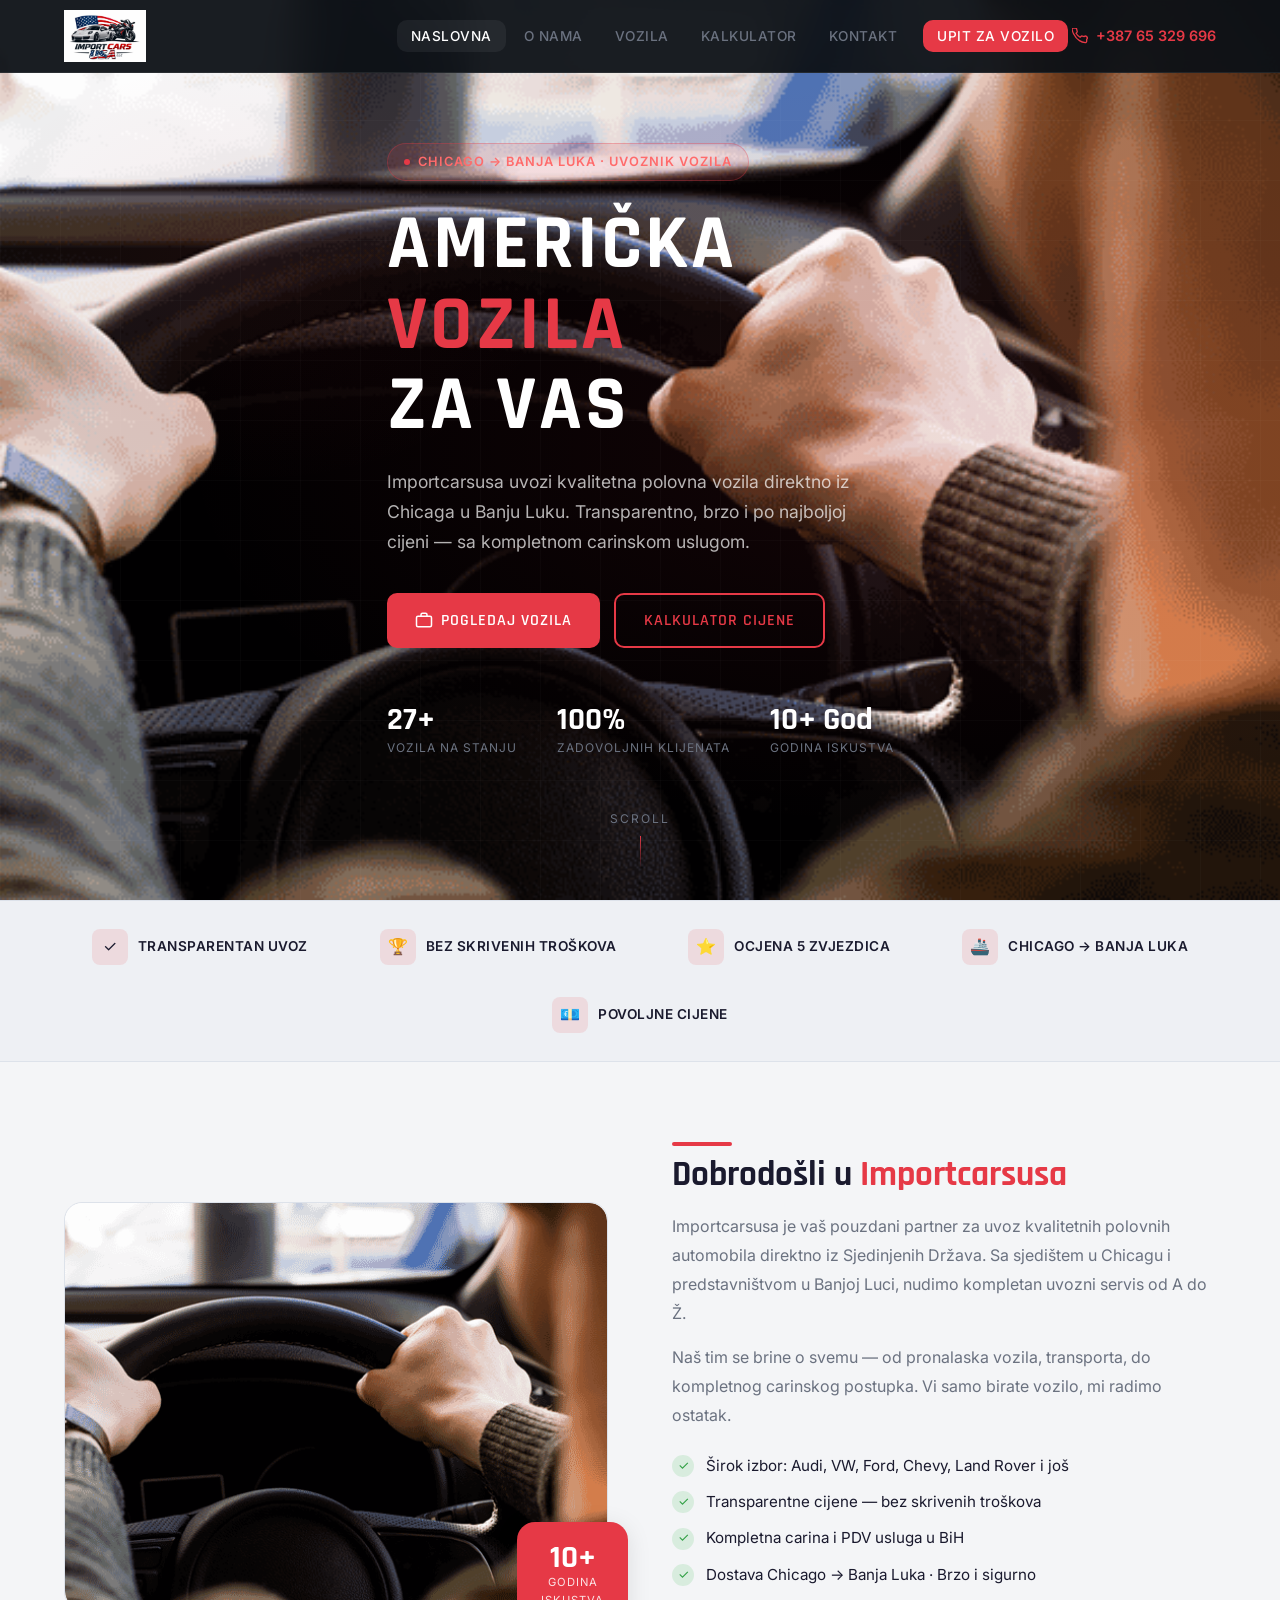
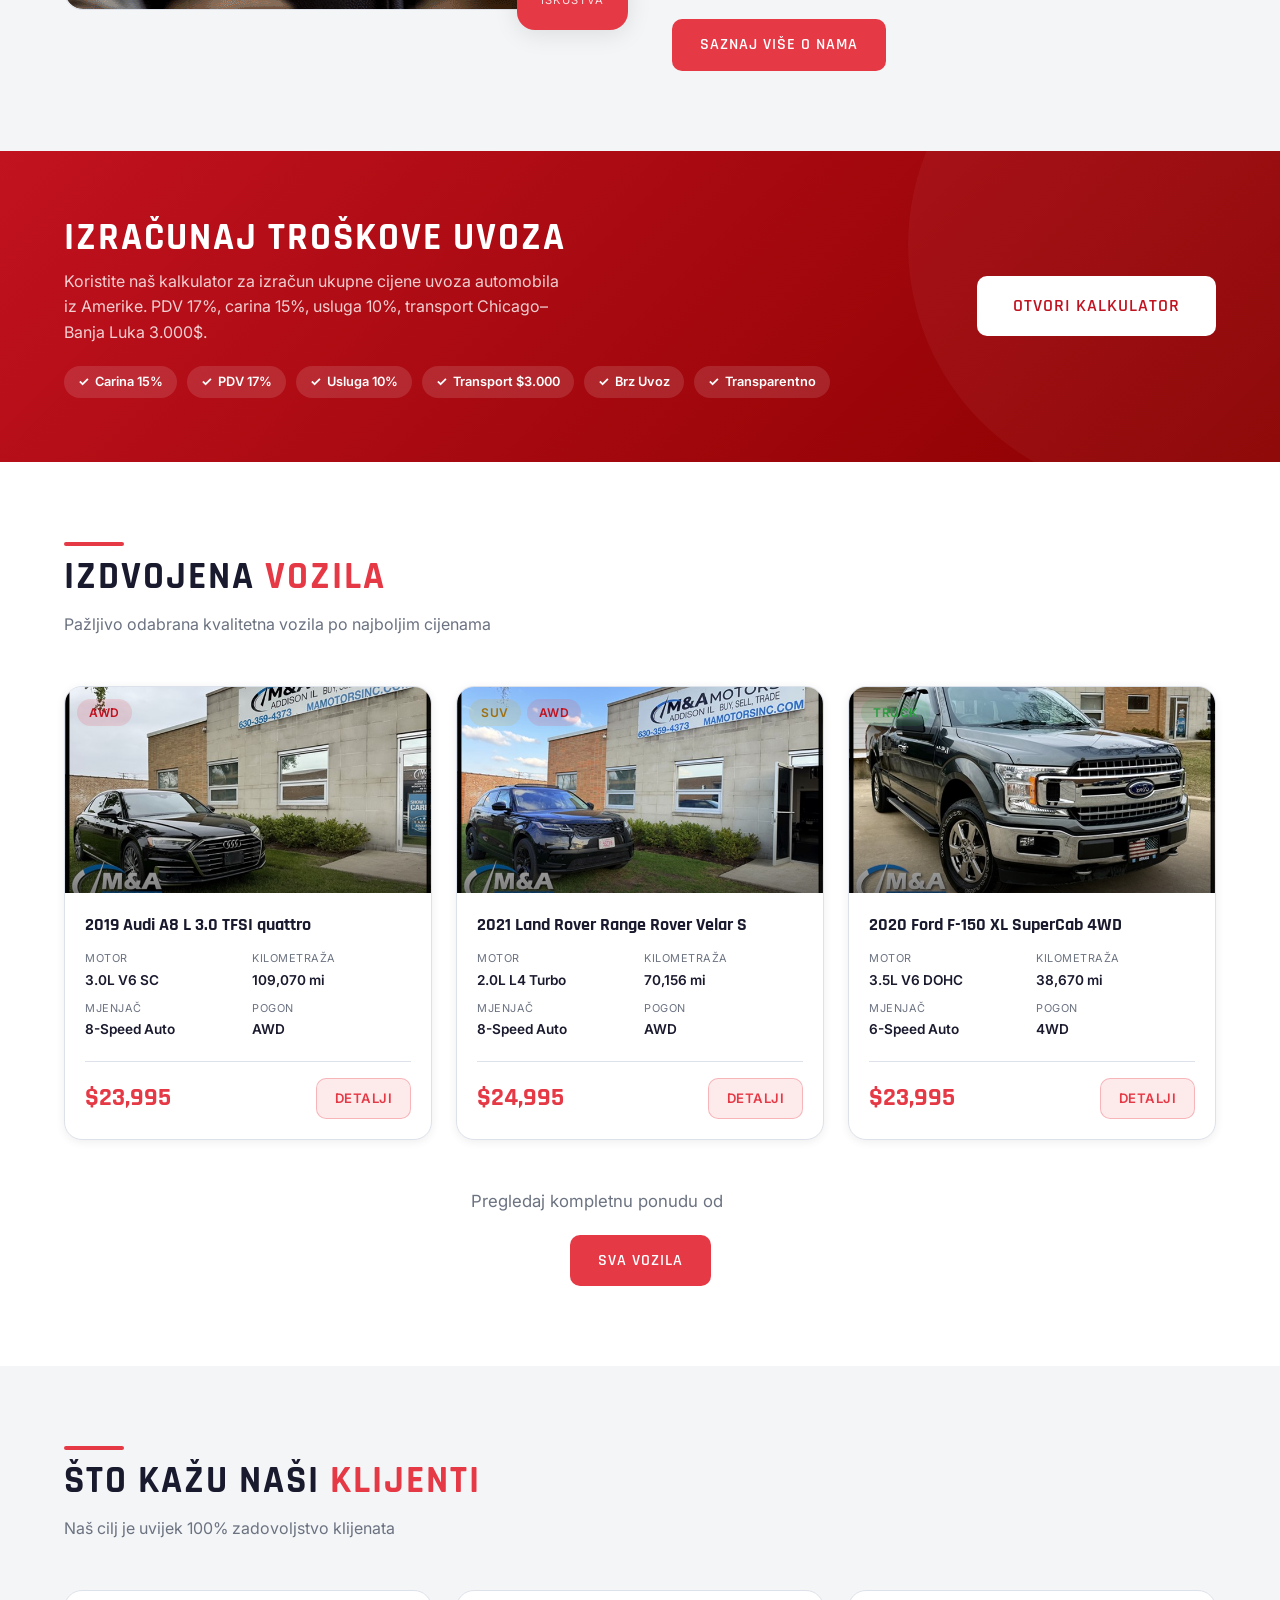
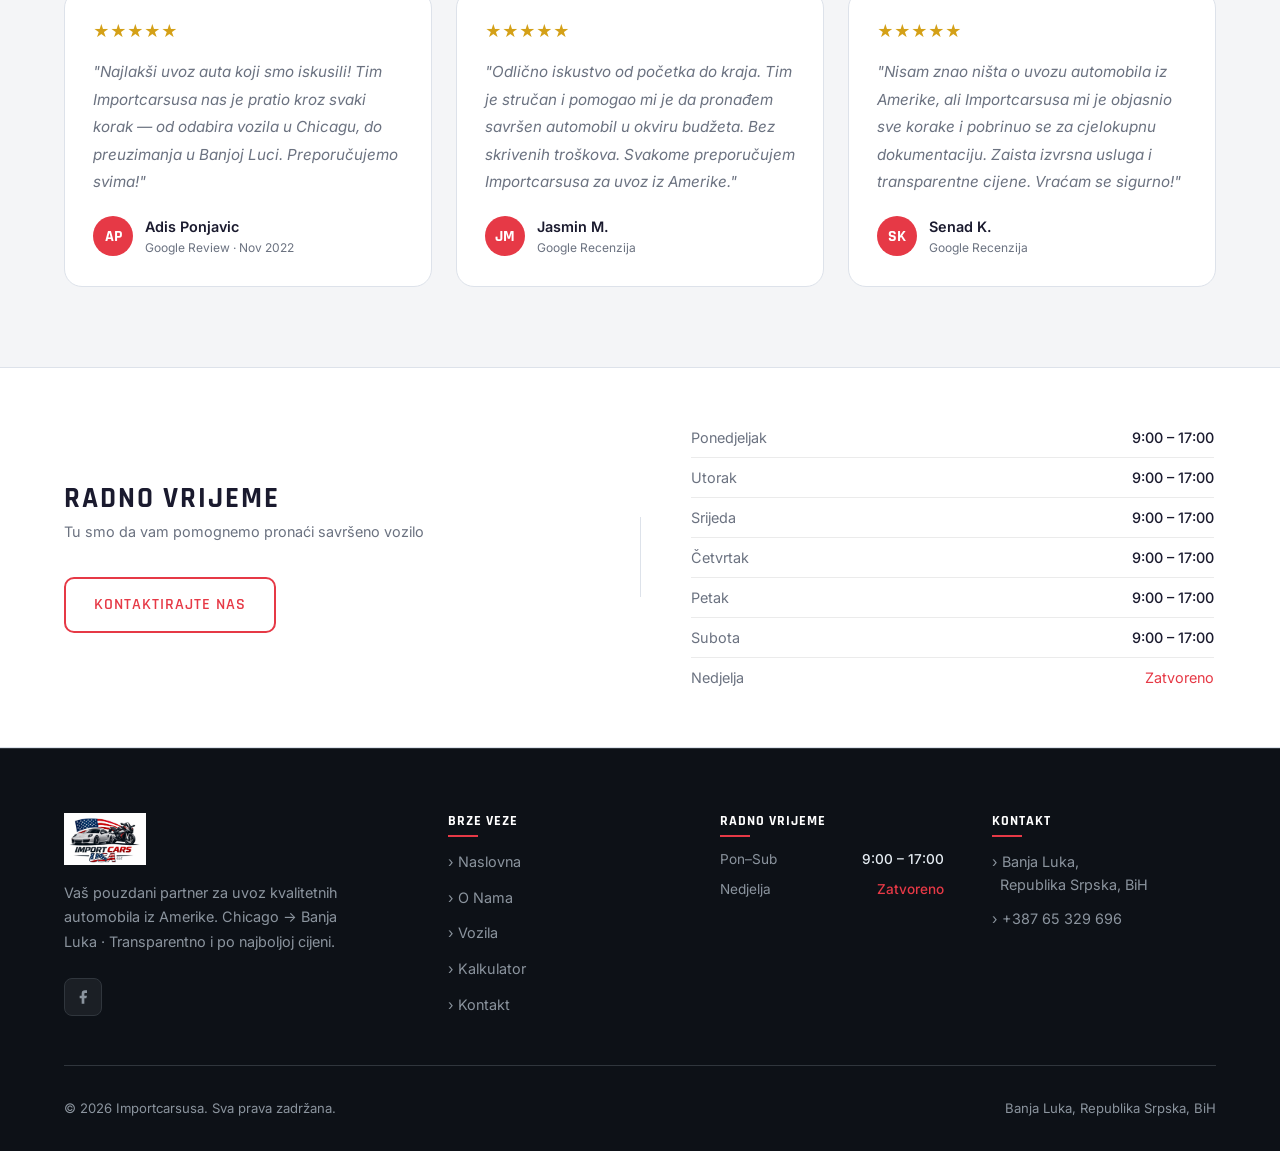
==== index.html @ 093b0903 "first commit" ====
﻿<!DOCTYPE html>
<html lang="bs">
<head>
  <meta charset="UTF-8">
  <meta name="viewport" content="width=device-width, initial-scale=1.0">
  <meta name="description" content="Importcarsusa — Uvoz kvalitetnih automobila iz Amerike direktno u Bosnu i Hercegovinu. Chicago → Banja Luka. Transparentno i povoljno.">
  <title>Importcarsusa — Uvoz Automobila iz Amerike | Banja Luka</title>
  <link rel="stylesheet" href="css/style.css">
  <link rel="preconnect" href="https://fonts.googleapis.com">
  <link rel="preconnect" href="https://fonts.gstatic.com" crossorigin>
</head>
<body>

  <!-- ═══════════════════ NAVBAR ═══════════════════════════ -->
  <nav class="navbar" role="navigation" aria-label="Main navigation">
    <div class="container">
      <div class="nav-inner">
        <a href="index.html" class="nav-logo" aria-label="Importcarsusa Home">
          <img src="images/import_cars_usa.jpg" alt="Importcarsusa" class="logo-img">
        </a>

        <ul class="nav-menu" role="list">
          <li><a href="index.html"      class="nav-link active">Naslovna</a></li>
          <li><a href="about.html"      class="nav-link">O Nama</a></li>
          <li><a href="inventory.html"  class="nav-link">Vozila</a></li>
          <li><a href="kalkulator.html" class="nav-link">Kalkulator</a></li>
          <li><a href="contact.html"    class="nav-link">Kontakt</a></li>
          <li><a href="contact.html"    class="nav-link nav-cta">Upit za Vozilo</a></li>
          <li class="nav-phone" aria-label="Phone number">
            <svg viewBox="0 0 24 24" fill="none" stroke="currentColor" stroke-width="2" aria-hidden="true">
              <path d="M22 16.92v3a2 2 0 01-2.18 2 19.79 19.79 0 01-8.63-3.07A19.5 19.5 0 013.07 9.81 19.79 19.79 0 01.01 1.18 2 2 0 012 0h3a2 2 0 012 1.72 12.84 12.84 0 00.7 2.81 2 2 0 01-.45 2.11L6.09 7.91a16 16 0 006 6l1.27-1.27a2 2 0 012.11-.45 12.84 12.84 0 002.81.7A2 2 0 0122 16.92z"/>
            </svg>
            <a href="tel:+38765329696">+387 65 329 696</a>
          </li>
        </ul>

        <button class="nav-toggle" aria-label="Toggle navigation" aria-expanded="false">
          <span></span><span></span><span></span>
        </button>
      </div>
    </div>
  </nav>

  <!-- ═══════════════════ HERO ═════════════════════════════ -->
  <section class="hero" aria-label="Hero">
    <div class="hero-grid" aria-hidden="true"></div>

    <!-- Big car SVG watermark removed, hero-bg.png used as background -->

    <div class="container">
      <div class="hero-content">
        <div class="hero-badge">
          <span class="hero-badge-dot"></span>
          Chicago → Banja Luka · Uvoznik Vozila
        </div>

        <h1>
          Američka<br>
          <span class="highlight">Vozila</span><br>
          Za Vas
        </h1>

        <p class="hero-desc">
          Importcarsusa uvozi kvalitetna polovna vozila direktno iz Chicaga u Banju Luku.
          Transparentno, brzo i po najboljoj cijeni — sa kompletnom carinskom uslugom.
        </p>

        <div class="hero-actions">
          <a href="inventory.html" class="btn btn-primary">
            <svg width="18" height="18" viewBox="0 0 24 24" fill="none" stroke="currentColor" stroke-width="2" aria-hidden="true"><rect x="2" y="7" width="20" height="14" rx="2"/><path d="M16 7V5a2 2 0 0 0-2-2h-4a2 2 0 0 0-2 2v2"/></svg>
            Pogledaj Vozila
          </a>
          <a href="kalkulator.html" class="btn btn-outline">
            Kalkulator Cijene
          </a>
        </div>

        <div class="hero-stats">
          <div class="stat-item">
            <span class="stat-number" data-target="27" data-suffix="+">0</span>
            <span class="stat-label">Vozila na Stanju</span>
          </div>
          <div class="stat-item">
            <span class="stat-number" data-target="100" data-suffix="%">0</span>
            <span class="stat-label">Zadovoljnih Klijenata</span>
          </div>
          <div class="stat-item">
            <span class="stat-number" data-target="10" data-suffix="+ God">0</span>
            <span class="stat-label">Godina Iskustva</span>
          </div>
        </div>
      </div>
    </div>

    <div class="hero-scroll" aria-hidden="true">
      <span>Scroll</span>
      <div class="scroll-line"></div>
    </div>
  </section>

  <!-- ═══════════════════ FEATURES BAR ════════════════════ -->
  <div class="features-bar">
    <div class="container">
      <div class="features-inner">
        <div class="feature-item">
          <div class="feature-icon" aria-hidden="true">✓</div>
          <span class="feature-text">Transparentan Uvoz</span>
        </div>
        <div class="feature-item">
          <div class="feature-icon" aria-hidden="true">🏆</div>
          <span class="feature-text">Bez Skrivenih Troškova</span>
        </div>
        <div class="feature-item">
          <div class="feature-icon" aria-hidden="true">⭐</div>
          <span class="feature-text">Ocjena 5 Zvjezdica</span>
        </div>
        <div class="feature-item">
          <div class="feature-icon" aria-hidden="true">🚢</div>
          <span class="feature-text">Chicago → Banja Luka</span>
        </div>
        <div class="feature-item">
          <div class="feature-icon" aria-hidden="true">💶</div>
          <span class="feature-text">Povoljne Cijene</span>
        </div>
      </div>
    </div>
  </div>

  <!-- ═══════════════════ WELCOME ══════════════════════════ -->
  <section class="welcome">
    <div class="container">
      <div class="welcome-grid">

        <div class="welcome-image-wrap fade-in">
          <div class="welcome-img-placeholder" aria-hidden="true">
            <img src="images/hero-bg.png" alt="Quality car shopping experience at Importcarsusa">
          </div>
          <div class="welcome-badge-float" aria-label="Over 10 years in business">
            <div class="num">10+</div>
            <div class="lbl">Godina<br>Iskustva</div>
          </div>
        </div>

        <div class="welcome-content fade-in fade-in-delay-1">
          <div class="title-bar"></div>
          <h2>Dobrodošli u <span>Importcarsusa</span></h2>
          <p>
            Importcarsusa je vaš pouzdani partner za uvoz kvalitetnih polovnih automobila
            direktno iz Sjedinjenih Država. Sa sjedištem u Chicagu i predstavništvom u Banjoj Luci,
            nudimo kompletan uvozni servis od A do Ž.
          </p>
          <p>
            Naš tim se brine o svemu — od pronalaska vozila, transporta, do kompletnog
            carinskog postupka. Vi samo birate vozilo, mi radimo ostatak.
          </p>

          <ul class="check-list" aria-label="Our advantages">
            <li class="check-item">
              <div class="check-icon" aria-hidden="true">✓</div>
              Širok izbor: Audi, VW, Ford, Chevy, Land Rover i još
            </li>
            <li class="check-item">
              <div class="check-icon" aria-hidden="true">✓</div>
              Transparentne cijene — bez skrivenih troškova
            </li>
            <li class="check-item">
              <div class="check-icon" aria-hidden="true">✓</div>
              Kompletna carina i PDV usluga u BiH
            </li>
            <li class="check-item">
              <div class="check-icon" aria-hidden="true">✓</div>
              Dostava Chicago → Banja Luka · Brzo i sigurno
            </li>
          </ul>

          <a href="about.html" class="btn btn-primary">Saznaj Više o Nama</a>
        </div>

      </div>
    </div>
  </section>

  <!-- ═══════════════════ CREDIT BANNER ═══════════════════ -->
  <div class="credit-banner" aria-label="Credit approval information">
    <div class="container">
      <div class="credit-inner">
        <div class="credit-text fade-in">
          <h2>Izračunaj Troškove Uvoza</h2>
          <p>
            Koristite naš kalkulator za izračun ukupne cijene uvoza automobila iz Amerike.
            PDV 17%, carina 15%, usluga 10%, transport Chicago–Banja Luka 3.000$.
          </p>
          <div class="credit-tags" role="list">
            <span class="credit-tag" role="listitem">Carina 15%</span>
            <span class="credit-tag" role="listitem">PDV 17%</span>
            <span class="credit-tag" role="listitem">Usluga 10%</span>
            <span class="credit-tag" role="listitem">Transport $3.000</span>
            <span class="credit-tag" role="listitem">Brz Uvoz</span>
            <span class="credit-tag" role="listitem">Transparentno</span>
          </div>
        </div>
        <a href="kalkulator.html" class="btn credit-btn fade-in fade-in-delay-2">
          Otvori Kalkulator
        </a>
      </div>
    </div>
  </div>

  <!-- ═══════════════════ FEATURED VEHICLES ═══════════════ -->
  <section class="featured-vehicles" aria-label="Featured vehicles">
    <div class="container">
      <div class="section-header fade-in">
        <div class="title-bar"></div>
        <h2 class="section-title">Izdvojena <span>Vozila</span></h2>
        <p class="section-subtitle">Pažljivo odabrana kvalitetna vozila po najboljim cijenama</p>
      </div>

      <div class="vehicle-grid">

        <!-- Card 1 -->
        <article class="vehicle-card fade-in">
          <div class="vehicle-img">
            <img src="images/audi-a8-2019.jpg" alt="2019 Audi A8 L 3.0 TFSI quattro">
            <div class="vehicle-img-overlay"></div>
            <div class="vehicle-badges">
              <span class="badge badge-red">AWD</span>
            </div>
          </div>
          <div class="vehicle-body">
            <h3 class="vehicle-title">2019 Audi A8 L 3.0 TFSI quattro</h3>
            <div class="vehicle-specs">
              <div class="spec-item">
                <span class="spec-label">Engine</span>
                <span class="spec-value">3.0L V6 SC</span>
              </div>
              <div class="spec-item">
                <span class="spec-label">Mileage</span>
                <span class="spec-value">109,070 mi</span>
              </div>
              <div class="spec-item">
                <span class="spec-label">Trans.</span>
                <span class="spec-value">8-Speed Auto</span>
              </div>
              <div class="spec-item">
                <span class="spec-label">Drive</span>
                <span class="spec-value">AWD</span>
              </div>
            </div>
            <div class="vehicle-footer">
              <span class="vehicle-price">$23,995</span>
              <a href="inventory.html" class="view-btn">View Details</a>
            </div>
          </div>
        </article>

        <!-- Card 2 -->
        <article class="vehicle-card fade-in fade-in-delay-1">
          <div class="vehicle-img">
            <img src="images/landrover-velar-2021.jpg" alt="2021 Land Rover Range Rover Velar S">
            <div class="vehicle-img-overlay"></div>
            <div class="vehicle-badges">
              <span class="badge badge-gold">SUV</span>
              <span class="badge badge-red">AWD</span>
            </div>
          </div>
          <div class="vehicle-body">
            <h3 class="vehicle-title">2021 Land Rover Range Rover Velar S</h3>
            <div class="vehicle-specs">
              <div class="spec-item">
                <span class="spec-label">Engine</span>
                <span class="spec-value">2.0L L4 Turbo</span>
              </div>
              <div class="spec-item">
                <span class="spec-label">Mileage</span>
                <span class="spec-value">70,156 mi</span>
              </div>
              <div class="spec-item">
                <span class="spec-label">Trans.</span>
                <span class="spec-value">8-Speed Auto</span>
              </div>
              <div class="spec-item">
                <span class="spec-label">Drive</span>
                <span class="spec-value">AWD</span>
              </div>
            </div>
            <div class="vehicle-footer">
              <span class="vehicle-price">$24,995</span>
              <a href="inventory.html" class="view-btn">View Details</a>
            </div>
          </div>
        </article>

        <!-- Card 3 -->
        <article class="vehicle-card fade-in fade-in-delay-2">
          <div class="vehicle-img">
            <img src="images/ford-f150-2020.jpg" alt="2020 Ford F-150 XL SuperCab 4WD">
            <div class="vehicle-img-overlay"></div>
            <div class="vehicle-badges">
              <span class="badge badge-green">Truck</span>
            </div>
          </div>
          <div class="vehicle-body">
            <h3 class="vehicle-title">2020 Ford F-150 XL SuperCab 4WD</h3>
            <div class="vehicle-specs">
              <div class="spec-item">
                <span class="spec-label">Engine</span>
                <span class="spec-value">3.5L V6 DOHC</span>
              </div>
              <div class="spec-item">
                <span class="spec-label">Mileage</span>
                <span class="spec-value">38,670 mi</span>
              </div>
              <div class="spec-item">
                <span class="spec-label">Trans.</span>
                <span class="spec-value">6-Speed Auto</span>
              </div>
              <div class="spec-item">
                <span class="spec-label">Drive</span>
                <span class="spec-value">4WD</span>
              </div>
            </div>
            <div class="vehicle-footer">
              <span class="vehicle-price">$23,995</span>
              <a href="inventory.html" class="view-btn">View Details</a>
            </div>
          </div>
        </article>

      </div>

      <div class="inventory-cta fade-in">
        <p style="color: var(--text-muted); margin-bottom: 20px; font-size: 1.05rem;">
          Pregledaj kompletnu ponudu od <strong style="color:var(--white)">27+ vozila</strong>
        </p>
        <a href="inventory.html" class="btn btn-primary">Sva Vozila</a>
      </div>
    </div>
  </section>

  <!-- ═══════════════════ REVIEWS ══════════════════════════ -->
  <section class="reviews" aria-label="Customer reviews">
    <div class="container">
      <div class="section-header fade-in">
        <div class="title-bar"></div>
        <h2 class="section-title">Što Kažu Naši <span>Klijenti</span></h2>
        <p class="section-subtitle">Naš cilj je uvijek 100% zadovoljstvo klijenata</p>
      </div>

      <div class="reviews-grid">

        <article class="review-card fade-in">
          <div class="review-stars" aria-label="5 out of 5 stars">★★★★★</div>
          <p class="review-text">
            "Najlakši uvoz auta koji smo iskusili! Tim Importcarsusa nas je pratio kroz svaki
            korak — od odabira vozila u Chicagu, do preuzimanja u Banjoj Luci. Preporučujemo svima!"
          </p>
          <div class="review-author">
            <div class="review-avatar" aria-hidden="true">AP</div>
            <div>
              <div class="review-name">Adis Ponjavic</div>
              <div class="review-source">Google Review · Nov 2022</div>
            </div>
          </div>
        </article>

        <article class="review-card fade-in fade-in-delay-1">
          <div class="review-stars" aria-label="5 out of 5 stars">★★★★★</div>
          <p class="review-text">
            "Odlično iskustvo od početka do kraja. Tim je stručan i pomogao mi je da
            pronađem savršen automobil u okviru budžeta. Bez skrivenih troškova.
            Svakome preporučujem Importcarsusa za uvoz iz Amerike."
          </p>
          <div class="review-author">
            <div class="review-avatar" aria-hidden="true">JM</div>
            <div>
              <div class="review-name">Jasmin M.</div>
              <div class="review-source">Google Recenzija</div>
            </div>
          </div>
        </article>

        <article class="review-card fade-in fade-in-delay-2">
          <div class="review-stars" aria-label="5 out of 5 stars">★★★★★</div>
          <p class="review-text">
            "Nisam znao ništa o uvozu automobila iz Amerike, ali Importcarsusa mi je
            objasnio sve korake i pobrinuo se za cjelokupnu dokumentaciju. Zaista
            izvrsna usluga i transparentne cijene. Vraćam se sigurno!"
          </p>
          <div class="review-author">
            <div class="review-avatar" aria-hidden="true">SK</div>
            <div>
              <div class="review-name">Senad K.</div>
              <div class="review-source">Google Recenzija</div>
            </div>
          </div>
        </article>

      </div>
    </div>
  </section>

  <!-- ═══════════════════ HOURS ════════════════════════════ -->
  <div class="hours-strip" aria-label="Opening hours">
    <div class="container">
      <div class="hours-inner">
        <div class="fade-in">
          <h2 class="hours-title">Radno Vrijeme</h2>
          <p class="hours-subtitle">Tu smo da vam pomognemo pronaći savršeno vozilo</p>
          <br>
          <a href="contact.html" class="btn btn-outline" style="margin-top:8px">Kontaktirajte Nas</a>
        </div>
        <div class="hours-divider" aria-hidden="true"></div>
        <div class="fade-in fade-in-delay-1">
          <table class="hours-table" aria-label="Weekly hours">
            <tbody>
              <tr class="hours-row"><td class="hours-day">Ponedjeljak</td><td class="hours-time">9:00 – 17:00</td></tr>
              <tr class="hours-row"><td class="hours-day">Utorak</td><td class="hours-time">9:00 – 17:00</td></tr>
              <tr class="hours-row"><td class="hours-day">Srijeda</td><td class="hours-time">9:00 – 17:00</td></tr>
              <tr class="hours-row"><td class="hours-day">Četvrtak</td><td class="hours-time">9:00 – 17:00</td></tr>
              <tr class="hours-row"><td class="hours-day">Petak</td><td class="hours-time">9:00 – 17:00</td></tr>
              <tr class="hours-row"><td class="hours-day">Subota</td><td class="hours-time">9:00 – 17:00</td></tr>
              <tr class="hours-row"><td class="hours-day">Nedjelja</td><td class="hours-closed">Zatvoreno</td></tr>
            </tbody>
          </table>
        </div>
      </div>
    </div>
  </div>

  <div id="site-footer"></div>

  <!-- Scroll to top -->
  <button class="scroll-top" aria-label="Scroll to top">
    <svg width="20" height="20" viewBox="0 0 24 24" fill="none" stroke="currentColor" stroke-width="2.5" aria-hidden="true">
      <polyline points="18 15 12 9 6 15"/>
    </svg>
  </button>

  <script src="js/footer.js"></script>
  <script src="js/main.js"></script>
</body>
</html>
---- css/style.css ----
/* ============================================================
   M&A Motors Inc — Modern Redesign
   ============================================================ */

@import url('https://fonts.googleapis.com/css2?family=Rajdhani:wght@400;500;600;700&family=Inter:wght@300;400;500;600;700&display=swap');

:root {
  --primary:      #f4f5f7;
  --secondary:    #ffffff;
  --card-bg:      #ffffff;
  --accent:       #e63946;
  --accent-dark:  #c1121f;
  --accent-light: #ff6b6b;
  --border:       #dde2ea;
  --text:         #1a1a2e;
  --text-muted:   #6b7280;
  --white:        #ffffff;
  --gold:         #d4a017;
  --success:      #2a9d3f;
  --radius:       10px;
  --radius-lg:    18px;
  --shadow:       0 4px 24px rgba(0,0,0,0.10);
  --shadow-sm:    0 2px 10px rgba(0,0,0,0.07);
  --transition:   0.3s ease;
}

/* ─── Reset & Base ────────────────────────────────────────── */
*, *::before, *::after { box-sizing: border-box; margin: 0; padding: 0; }

html { scroll-behavior: smooth; font-size: 16px; }

body {
  font-family: 'Inter', sans-serif;
  background: var(--primary);
  color: var(--text);
  line-height: 1.6;
  overflow-x: hidden;
}

a { text-decoration: none; color: inherit; }
ul { list-style: none; }
img { display: block; max-width: 100%; }

h1, h2, h3, h4, h5 {
  font-family: 'Rajdhani', sans-serif;
  line-height: 1.2;
  font-weight: 700;
}

/* ─── Utility ─────────────────────────────────────────────── */
.container {
  max-width: 1200px;
  margin: 0 auto;
  padding: 0 24px;
}

.section-title {
  font-size: 2.4rem;
  text-transform: uppercase;
  letter-spacing: 2px;
  color: var(--text);
  position: relative;
  display: inline-block;
  margin-bottom: 12px;
}

.section-title span { color: var(--accent); }

.section-subtitle {
  color: var(--text-muted);
  font-size: 1rem;
  margin-bottom: 48px;
}

.title-bar {
  width: 60px;
  height: 4px;
  background: var(--accent);
  border-radius: 2px;
  margin-bottom: 8px;
}

.btn {
  display: inline-flex;
  align-items: center;
  gap: 8px;
  padding: 13px 28px;
  border-radius: var(--radius);
  font-family: 'Rajdhani', sans-serif;
  font-size: 1rem;
  font-weight: 600;
  text-transform: uppercase;
  letter-spacing: 1px;
  cursor: pointer;
  border: none;
  transition: var(--transition);
}

.btn-primary {
  background: var(--accent);
  color: var(--white);
}
.btn-primary:hover {
  background: var(--accent-dark);
  transform: translateY(-2px);
  box-shadow: 0 8px 24px rgba(230,57,70,0.4);
}

.btn-outline {
  background: transparent;
  border: 2px solid var(--accent);
  color: var(--accent);
}
.btn-outline:hover {
  background: var(--accent);
  color: var(--white);
  transform: translateY(-2px);
}

.btn-ghost {
  background: rgba(255,255,255,0.08);
  color: var(--white);
  border: 1px solid var(--border);
}
.btn-ghost:hover {
  background: rgba(255,255,255,0.14);
  transform: translateY(-2px);
}

.badge {
  display: inline-block;
  padding: 4px 12px;
  border-radius: 30px;
  font-size: 0.75rem;
  font-weight: 600;
  text-transform: uppercase;
  letter-spacing: 0.5px;
}

.badge-red   { background: rgba(230,57,70,0.15);  color: #c1121f; }
.badge-green { background: rgba(42,157,63,0.15);  color: var(--success); }
.badge-gold  { background: rgba(212,160,23,0.15); color: #a07010; }
.badge-blue  { background: rgba(30,100,220,0.15); color: #1a5bc4; }

/* ─── Navbar ─────────────────────────────────────────────── */
.navbar {
  position: fixed;
  top: 0; left: 0; right: 0;
  z-index: 1000;
  background: rgba(13,17,23,0.95);
  backdrop-filter: blur(16px);
  -webkit-backdrop-filter: blur(16px);
  border-bottom: 1px solid rgba(255,255,255,0.08);
  transition: var(--transition);
}

.navbar.scrolled {
  background: rgba(13,17,23,0.98);
  box-shadow: var(--shadow-sm);
}

.nav-inner {
  display: flex;
  align-items: center;
  justify-content: space-between;
  height: 72px;
}

.nav-logo {
  display: flex;
  align-items: center;
  gap: 10px;
}

.logo-icon {
  width: 42px;
  height: 42px;
  background: var(--accent);
  border-radius: 8px;
  display: flex;
  align-items: center;
  justify-content: center;
  font-family: 'Rajdhani', sans-serif;
  font-weight: 700;
  font-size: 1.1rem;
  color: var(--white);
  letter-spacing: -0.5px;
}

.logo-img {
  height: 52px;
  width: auto;
  object-fit: contain;
}

.logo-text {
  display: flex;
  flex-direction: column;
  line-height: 1;
}

.logo-name {
  font-family: 'Rajdhani', sans-serif;
  font-weight: 700;
  font-size: 1.25rem;
  color: var(--white);
  letter-spacing: 1px;
}

.logo-tagline {
  font-size: 0.65rem;
  color: var(--text-muted);
  letter-spacing: 2px;
  text-transform: uppercase;
}

.nav-menu {
  display: flex;
  align-items: center;
  gap: 4px;
}

.nav-link {
  padding: 8px 14px;
  border-radius: var(--radius);
  font-size: 0.85rem;
  font-weight: 500;
  text-transform: uppercase;
  letter-spacing: 0.5px;
  color: var(--text-muted);
  transition: var(--transition);
}

.nav-link:hover,
.nav-link.active {
  color: var(--white);
  background: rgba(255,255,255,0.06);
}

.nav-link.nav-cta {
  background: var(--accent);
  color: var(--white);
  margin-left: 8px;
}
.nav-link.nav-cta:hover {
  background: var(--accent-dark);
}

.nav-phone {
  display: flex;
  align-items: center;
  gap: 8px;
  font-size: 0.9rem;
  font-weight: 600;
  color: var(--accent);
}

.nav-phone svg { width: 16px; height: 16px; }

.nav-toggle {
  display: none;
  flex-direction: column;
  gap: 5px;
  cursor: pointer;
  padding: 8px;
  border-radius: 8px;
  background: transparent;
  border: none;
}

.nav-toggle span {
  display: block;
  width: 24px;
  height: 2px;
  background: var(--text);
  transition: var(--transition);
  border-radius: 1px;
}

/* ─── Hero ───────────────────────────────────────────────── */
.hero {
  min-height: 100vh;
  display: flex;
  align-items: center;
  position: relative;
  overflow: hidden;
  background: linear-gradient(135deg, #0d1117 0%, #1a1a2e 50%, #0d1117 100%);
  background-image: url('../images/hero-bg.png');
  background-size: cover;
  background-position: center right;
  background-blend-mode: overlay;
}

.hero::before {
  content: '';
  position: absolute;
  inset: 0;
  background:
    radial-gradient(ellipse 80% 60% at 70% 50%, rgba(230,57,70,0.08) 0%, transparent 70%),
    radial-gradient(ellipse 40% 40% at 20% 30%, rgba(230,57,70,0.05) 0%, transparent 60%);
}

.hero-grid {
  position: absolute;
  inset: 0;
  background-image:
    linear-gradient(rgba(255,255,255,0.02) 1px, transparent 1px),
    linear-gradient(90deg, rgba(255,255,255,0.02) 1px, transparent 1px);
  background-size: 60px 60px;
  animation: gridScroll 20s linear infinite;
}

@keyframes gridScroll {
  0%   { transform: translateY(0); }
  100% { transform: translateY(60px); }
}

.hero-content {
  position: relative;
  z-index: 2;
  max-width: 700px;
}

.hero-badge {
  display: inline-flex;
  align-items: center;
  gap: 8px;
  padding: 8px 16px;
  background: rgba(230,57,70,0.12);
  border: 1px solid rgba(230,57,70,0.3);
  border-radius: 30px;
  font-size: 0.8rem;
  font-weight: 600;
  text-transform: uppercase;
  letter-spacing: 1px;
  color: var(--accent-light);
  margin-bottom: 24px;
}

.hero-badge-dot {
  width: 6px; height: 6px;
  background: var(--accent);
  border-radius: 50%;
  animation: pulse 2s ease-in-out infinite;
}

@keyframes pulse {
  0%, 100% { opacity: 1; transform: scale(1); }
  50%       { opacity: 0.5; transform: scale(1.5); }
}

.hero h1 {
  font-size: clamp(2.8rem, 6vw, 5rem);
  font-weight: 700;
  text-transform: uppercase;
  letter-spacing: 3px;
  color: var(--white);
  line-height: 1.05;
  margin-bottom: 20px;
}

.hero h1 .highlight { color: var(--accent); }

.hero-desc {
  font-size: 1.1rem;
  color: rgba(255,255,255,0.7);
  margin-bottom: 36px;
  max-width: 500px;
  line-height: 1.7;
}

.hero-actions {
  display: flex;
  flex-wrap: wrap;
  gap: 14px;
  margin-bottom: 56px;
}

.hero-stats {
  display: flex;
  gap: 40px;
  flex-wrap: wrap;
}

.stat-item {
  display: flex;
  flex-direction: column;
}

.stat-number {
  font-family: 'Rajdhani', sans-serif;
  font-size: 2rem;
  font-weight: 700;
  color: var(--white);
  line-height: 1;
}

.stat-label {
  font-size: 0.75rem;
  color: var(--text-muted);
  text-transform: uppercase;
  letter-spacing: 1px;
  margin-top: 2px;
}

.hero-car-visual {
  position: absolute;
  right: -40px;
  top: 50%;
  transform: translateY(-50%);
  width: 55%;
  max-width: 700px;
  opacity: 0.12;
  pointer-events: none;
}

.hero-scroll {
  position: absolute;
  bottom: 32px;
  left: 50%;
  transform: translateX(-50%);
  display: flex;
  flex-direction: column;
  align-items: center;
  gap: 8px;
  color: var(--text-muted);
  font-size: 0.75rem;
  text-transform: uppercase;
  letter-spacing: 2px;
  animation: bounce 2.5s ease-in-out infinite;
}

.scroll-line {
  width: 1px;
  height: 32px;
  background: linear-gradient(to bottom, var(--accent), transparent);
}

@keyframes bounce {
  0%, 100% { transform: translateX(-50%) translateY(0); }
  50%       { transform: translateX(-50%) translateY(8px); }
}

/* ─── Quick Features Bar ──────────────────────────────────── */
.features-bar {
  background: #eef0f4;
  border-top: 1px solid var(--border);
  border-bottom: 1px solid var(--border);
  padding: 20px 0;
}

.features-inner {
  display: flex;
  justify-content: space-around;
  flex-wrap: wrap;
  gap: 16px;
}

.feature-item {
  display: flex;
  align-items: center;
  gap: 10px;
  padding: 8px 16px;
}

.feature-icon {
  width: 36px; height: 36px;
  background: rgba(230,57,70,0.12);
  border-radius: 8px;
  display: flex;
  align-items: center;
  justify-content: center;
  font-size: 1rem;
  flex-shrink: 0;
}

.feature-text {
  font-size: 0.85rem;
  font-weight: 600;
  color: var(--text);
  text-transform: uppercase;
  letter-spacing: 0.5px;
}

/* ─── Sections ────────────────────────────────────────────── */
section { padding: 80px 0; }

.section-header { margin-bottom: 48px; }

/* ─── Welcome Section ─────────────────────────────────────── */
.welcome {
  background: var(--primary);
}

.welcome-grid {
  display: grid;
  grid-template-columns: 1fr 1fr;
  gap: 64px;
  align-items: center;
}

.welcome-image-wrap {
  position: relative;
}

.welcome-img-placeholder {
  width: 100%;
  aspect-ratio: 4/3;
  background: linear-gradient(135deg, var(--card-bg) 0%, var(--secondary) 100%);
  border-radius: var(--radius-lg);
  border: 1px solid var(--border);
  display: flex;
  align-items: center;
  justify-content: center;
  overflow: hidden;
}

.welcome-img-placeholder img {
  width: 100%;
  height: 100%;
  object-fit: cover;
  border-radius: var(--radius-lg);
}

.welcome-img-placeholder svg {
  width: 70%;
  opacity: 0.2;
}

.welcome-badge-float {
  position: absolute;
  bottom: -20px;
  right: -20px;
  background: var(--accent);
  color: var(--white);
  padding: 20px 24px;
  border-radius: var(--radius-lg);
  text-align: center;
  box-shadow: var(--shadow);
}

.welcome-badge-float .num {
  font-family: 'Rajdhani', sans-serif;
  font-size: 2rem;
  font-weight: 700;
  line-height: 1;
}

.welcome-badge-float .lbl {
  font-size: 0.7rem;
  text-transform: uppercase;
  letter-spacing: 1px;
  opacity: 0.85;
}

.welcome-content h2 { font-size: 2.2rem; color: var(--text); margin-bottom: 16px; }
.welcome-content h2 span { color: var(--accent); }
.welcome-content p { color: var(--text-muted); margin-bottom: 16px; line-height: 1.8; }

.check-list { margin: 24px 0 32px; display: flex; flex-direction: column; gap: 12px; }
.check-item {
  display: flex;
  align-items: center;
  gap: 12px;
  font-size: 0.95rem;
  color: var(--text);
}
.check-icon {
  width: 22px; height: 22px;
  background: rgba(63,185,80,0.15);
  border-radius: 50%;
  display: flex; align-items: center; justify-content: center;
  flex-shrink: 0;
  color: var(--success);
  font-size: 0.8rem;
}

/* ─── Credit Approval Banner ──────────────────────────────── */
.credit-banner {
  background: linear-gradient(135deg, var(--accent-dark) 0%, #8b0000 100%);
  padding: 64px 0;
  position: relative;
  overflow: hidden;
}

.credit-banner::before {
  content: '';
  position: absolute;
  top: -50%;
  right: -10%;
  width: 500px;
  height: 500px;
  background: rgba(255,255,255,0.04);
  border-radius: 50%;
}

.credit-inner {
  display: flex;
  align-items: center;
  justify-content: space-between;
  flex-wrap: wrap;
  gap: 32px;
  position: relative;
  z-index: 1;
}

.credit-text h2 {
  font-size: 2.4rem;
  color: var(--white);
  text-transform: uppercase;
  letter-spacing: 2px;
  margin-bottom: 8px;
}

.credit-text p {
  font-size: 1rem;
  color: rgba(255,255,255,0.8);
  max-width: 500px;
  line-height: 1.6;
}

.credit-tags {
  display: flex;
  flex-wrap: wrap;
  gap: 10px;
  margin-top: 20px;
}

.credit-tag {
  display: flex;
  align-items: center;
  gap: 6px;
  padding: 6px 14px;
  background: rgba(255,255,255,0.12);
  border-radius: 20px;
  font-size: 0.8rem;
  font-weight: 600;
  color: var(--white);
}

.credit-tag::before {
  content: '✓';
  font-weight: 700;
}

.credit-btn {
  background: var(--white);
  color: var(--accent-dark);
  padding: 16px 36px;
  font-size: 1.1rem;
  flex-shrink: 0;
}
.credit-btn:hover {
  background: var(--text);
  transform: translateY(-2px);
  box-shadow: 0 8px 24px rgba(0,0,0,0.3);
}

/* ─── Featured Vehicles ───────────────────────────────────── */
.featured-vehicles {
  background: var(--secondary);
  padding: 80px 0;
}

.vehicle-grid {
  display: grid;
  grid-template-columns: repeat(auto-fill, minmax(320px, 1fr));
  gap: 24px;
}

.vehicle-card {
  background: var(--card-bg);
  border: 1px solid var(--border);
  border-radius: var(--radius-lg);
  overflow: hidden;
  transition: var(--transition);
  display: flex;
  flex-direction: column;
  box-shadow: var(--shadow-sm);
}

.vehicle-card:hover {
  transform: translateY(-6px);
  border-color: var(--accent);
  box-shadow: 0 16px 40px rgba(230,57,70,0.15);
}

.vehicle-img {
  width: 100%;
  aspect-ratio: 16/9;
  background: linear-gradient(135deg, var(--secondary) 0%, var(--primary) 100%);
  display: flex;
  align-items: center;
  justify-content: center;
  position: relative;
  overflow: hidden;
}

.vehicle-img img {
  width: 100%;
  height: 100%;
  object-fit: cover;
  transition: transform 0.4s ease;
}

.vehicle-card:hover .vehicle-img img {
  transform: scale(1.05);
}

.vehicle-img svg {
  width: 55%;
  opacity: 0.18;
}

.vehicle-img-overlay {
  position: absolute;
  inset: 0;
  background: linear-gradient(to bottom, transparent 60%, rgba(0,0,0,0.5) 100%);
}

.vehicle-badges {
  position: absolute;
  top: 12px;
  left: 12px;
  display: flex;
  gap: 6px;
}

.vehicle-body {
  padding: 20px;
  flex: 1;
  display: flex;
  flex-direction: column;
}

.vehicle-title {
  font-size: 1.15rem;
  font-weight: 700;
  color: var(--text);
  margin-bottom: 14px;
  line-height: 1.3;
}

.vehicle-specs {
  display: grid;
  grid-template-columns: 1fr 1fr;
  gap: 8px;
  margin-bottom: 20px;
}

.spec-item {
  display: flex;
  flex-direction: column;
  gap: 2px;
}

.spec-label {
  font-size: 0.68rem;
  text-transform: uppercase;
  letter-spacing: 0.5px;
  color: var(--text-muted);
}

.spec-value {
  font-size: 0.85rem;
  font-weight: 600;
  color: var(--text);
}

.vehicle-footer {
  display: flex;
  align-items: center;
  justify-content: space-between;
  margin-top: auto;
  padding-top: 16px;
  border-top: 1px solid var(--border);
}

.vehicle-price {
  font-family: 'Rajdhani', sans-serif;
  font-size: 1.6rem;
  font-weight: 700;
  color: var(--accent);
}

.view-btn {
  padding: 9px 18px;
  background: rgba(230,57,70,0.1);
  border: 1px solid rgba(230,57,70,0.3);
  border-radius: var(--radius);
  color: var(--accent);
  font-size: 0.82rem;
  font-weight: 600;
  text-transform: uppercase;
  letter-spacing: 0.5px;
  transition: var(--transition);
  cursor: pointer;
}

.view-btn:hover {
  background: var(--accent);
  color: var(--white);
  border-color: var(--accent);
}

.inventory-cta {
  text-align: center;
  margin-top: 48px;
}

/* ─── Reviews ─────────────────────────────────────────────── */
.reviews {
  background: var(--primary);
}

.reviews-grid {
  display: grid;
  grid-template-columns: repeat(auto-fill, minmax(300px, 1fr));
  gap: 24px;
}

.review-card {
  background: var(--card-bg);
  border: 1px solid var(--border);
  border-radius: var(--radius-lg);
  padding: 28px;
  transition: var(--transition);
}

.review-card:hover {
  border-color: rgba(230,57,70,0.4);
  transform: translateY(-4px);
  box-shadow: var(--shadow-sm);
}

.review-stars {
  display: flex;
  gap: 3px;
  margin-bottom: 14px;
  color: var(--gold);
  font-size: 1rem;
}

.review-text {
  font-size: 0.95rem;
  color: var(--text-muted);
  line-height: 1.8;
  margin-bottom: 20px;
  font-style: italic;
}

.review-author {
  display: flex;
  align-items: center;
  gap: 12px;
}

.review-avatar {
  width: 40px; height: 40px;
  border-radius: 50%;
  background: var(--accent);
  display: flex;
  align-items: center;
  justify-content: center;
  font-family: 'Rajdhani', sans-serif;
  font-weight: 700;
  font-size: 1rem;
  color: var(--white);
  flex-shrink: 0;
}

.review-name {
  font-weight: 600;
  font-size: 0.9rem;
  color: var(--text);
}

.review-source {
  font-size: 0.75rem;
  color: var(--text-muted);
}

/* ─── Hours Strip ─────────────────────────────────────────── */
.hours-strip {
  background: var(--secondary);
  border-top: 1px solid var(--border);
  border-bottom: 1px solid var(--border);
  padding: 48px 0;
}

.hours-inner {
  display: grid;
  grid-template-columns: 1fr auto 1fr;
  gap: 48px;
  align-items: center;
}

.hours-title {
  font-size: 1.8rem;
  color: var(--text);
  text-transform: uppercase;
  letter-spacing: 2px;
  margin-bottom: 4px;
}

.hours-subtitle { color: var(--text-muted); font-size: 0.9rem; }

.hours-divider {
  width: 1px;
  height: 80px;
  background: var(--border);
}

.hours-table { width: 100%; }
.hours-row {
  display: flex;
  justify-content: space-between;
  align-items: center;
  padding: 8px 0;
  border-bottom: 1px solid rgba(0,0,0,0.08);
  font-size: 0.9rem;
}
.hours-row:last-child { border-bottom: none; }
.hours-day { color: var(--text-muted); }
.hours-time { color: var(--text); font-weight: 500; }
.hours-closed { color: var(--accent); }

/* ─── Inventory Page ──────────────────────────────────────── */
.page-hero {
  padding: 140px 0 64px;
  background: linear-gradient(135deg, #0d1117 0%, #1a1a2e 100%);
  border-bottom: 1px solid var(--border);
  text-align: center;
}

.page-hero h1 {
  font-size: clamp(2rem, 5vw, 3.5rem);
  text-transform: uppercase;
  letter-spacing: 3px;
  color: #ffffff;
  margin-bottom: 12px;
}

.page-hero p {
  color: rgba(255,255,255,0.65);
  font-size: 1rem;
  max-width: 500px;
  margin: 0 auto;
}

.inventory-section { padding: 64px 0; }

.filter-bar {
  background: var(--card-bg);
  border: 1px solid var(--border);
  border-radius: var(--radius-lg);
  padding: 20px 24px;
  margin-bottom: 36px;
  display: flex;
  flex-wrap: wrap;
  gap: 16px;
  align-items: center;
}

.filter-group {
  display: flex;
  flex-direction: column;
  gap: 4px;
  min-width: 140px;
  flex: 1;
}

.filter-label {
  font-size: 0.7rem;
  text-transform: uppercase;
  letter-spacing: 1px;
  color: var(--text-muted);
}

.filter-select,
.filter-input {
  background: var(--secondary);
  border: 1px solid var(--border);
  border-radius: 8px;
  color: var(--text);
  padding: 10px 14px;
  font-size: 0.9rem;
  font-family: 'Inter', sans-serif;
  outline: none;
  transition: var(--transition);
  -webkit-appearance: none;
}

.filter-select:focus,
.filter-input:focus {
  border-color: var(--accent);
  box-shadow: 0 0 0 3px rgba(230,57,70,0.12);
}

.filter-select option { background: var(--secondary); }

.results-count {
  color: var(--text-muted);
  font-size: 0.9rem;
  margin-bottom: 24px;
}

.results-count strong {
  color: var(--text);
  font-size: 1.1rem;
}

.full-inventory-grid {
  display: grid;
  grid-template-columns: repeat(auto-fill, minmax(340px, 1fr));
  gap: 24px;
}

.no-results {
  grid-column: 1 / -1;
  text-align: center;
  padding: 64px 24px;
  color: var(--text-muted);
}

.no-results svg {
  width: 64px;
  opacity: 0.3;
  margin: 0 auto 16px;
}

/* ─── About Page ──────────────────────────────────────────── */
.about-content { padding: 64px 0 80px; }

.about-grid {
  display: grid;
  grid-template-columns: 1fr 1fr;
  gap: 64px;
  align-items: start;
  margin-bottom: 64px;
}

.about-text h2 { font-size: 2.2rem; color: var(--text); margin-bottom: 20px; }
.about-text h2 span { color: var(--accent); }
.about-text p {
  color: var(--text-muted);
  line-height: 1.8;
  margin-bottom: 16px;
}

.values-grid {
  display: grid;
  grid-template-columns: 1fr 1fr;
  gap: 24px;
  margin-top: 40px;
}

.value-card {
  background: var(--card-bg);
  border: 1px solid var(--border);
  border-radius: var(--radius-lg);
  padding: 28px;
  text-align: center;
  transition: var(--transition);
}

.value-card:hover {
  border-color: var(--accent);
  transform: translateY(-4px);
}

.value-icon {
  font-size: 2rem;
  margin-bottom: 12px;
}

.value-card h3 {
  font-size: 1.15rem;
  color: var(--text);
  margin-bottom: 8px;
  text-transform: uppercase;
  letter-spacing: 1px;
}

.value-card p {
  font-size: 0.85rem;
  color: var(--text-muted);
  line-height: 1.6;
}

.why-grid {
  display: grid;
  grid-template-columns: repeat(3, 1fr);
  gap: 24px;
  margin-top: 48px;
}

.why-item {
  display: flex;
  align-items: flex-start;
  gap: 16px;
}

.why-num {
  font-family: 'Rajdhani', sans-serif;
  font-size: 3rem;
  font-weight: 700;
  color: rgba(230,57,70,0.15);
  line-height: 1;
  flex-shrink: 0;
  width: 48px;
}

.why-item h3 {
  font-size: 1rem;
  color: var(--text);
  text-transform: uppercase;
  letter-spacing: 0.5px;
  margin-bottom: 6px;
}

.why-item p {
  font-size: 0.85rem;
  color: var(--text-muted);
  line-height: 1.6;
}

/* ─── Contact Page ────────────────────────────────────────── */
.contact-content { padding: 64px 0 80px; }

.contact-grid {
  display: grid;
  grid-template-columns: 1fr 1.5fr;
  gap: 48px;
  align-items: start;
}

.contact-info h2 {
  font-size: 2rem;
  color: var(--text);
  text-transform: uppercase;
  letter-spacing: 2px;
  margin-bottom: 8px;
}

.contact-info h2 span { color: var(--accent); }
.contact-info > p {
  color: var(--text-muted);
  margin-bottom: 36px;
  line-height: 1.7;
}

.info-cards { display: flex; flex-direction: column; gap: 16px; }

.info-card {
  background: var(--card-bg);
  border: 1px solid var(--border);
  border-radius: var(--radius-lg);
  padding: 20px 24px;
  display: flex;
  align-items: flex-start;
  gap: 16px;
  transition: var(--transition);
}

.info-card:hover { border-color: rgba(230,57,70,0.4); }

.info-card-icon {
  width: 44px; height: 44px;
  background: rgba(230,57,70,0.1);
  border-radius: 10px;
  display: flex; align-items: center; justify-content: center;
  flex-shrink: 0;
  color: var(--accent);
  font-size: 1.1rem;
}

.info-card-text h4 {
  font-size: 0.75rem;
  text-transform: uppercase;
  letter-spacing: 1px;
  color: var(--text-muted);
  margin-bottom: 4px;
}

.info-card-text p, .info-card-text a {
  font-size: 1rem;
  font-weight: 600;
  color: var(--text);
  transition: var(--transition);
}

.info-card-text a:hover { color: var(--accent); }

.contact-form-wrap {
  background: var(--card-bg);
  border: 1px solid var(--border);
  border-radius: var(--radius-lg);
  padding: 36px;
}

.form-title {
  font-size: 1.5rem;
  color: var(--text);
  text-transform: uppercase;
  letter-spacing: 1px;
  margin-bottom: 28px;
}

.form-grid {
  display: grid;
  grid-template-columns: 1fr 1fr;
  gap: 16px;
  margin-bottom: 16px;
}

.form-group {
  display: flex;
  flex-direction: column;
  gap: 6px;
}

.form-group.full { grid-column: 1 / -1; }

.form-label {
  font-size: 0.78rem;
  text-transform: uppercase;
  letter-spacing: 0.5px;
  color: var(--text-muted);
  font-weight: 500;
}

.form-input,
.form-textarea,
.form-select-field {
  background: var(--secondary);
  border: 1px solid var(--border);
  border-radius: 8px;
  padding: 12px 16px;
  color: var(--text);
  font-family: 'Inter', sans-serif;
  font-size: 0.95rem;
  outline: none;
  transition: var(--transition);
  -webkit-appearance: none;
}

.form-input:focus,
.form-textarea:focus,
.form-select-field:focus {
  border-color: var(--accent);
  box-shadow: 0 0 0 3px rgba(230,57,70,0.12);
}

.form-input::placeholder,
.form-textarea::placeholder {
  color: var(--text-muted);
}

.form-textarea { resize: vertical; min-height: 120px; }

.form-select-field option { background: var(--secondary); }

.form-submit {
  width: 100%;
  padding: 14px;
  font-size: 1rem;
  margin-top: 20px;
  justify-content: center;
}

.form-success {
  display: none;
  text-align: center;
  padding: 32px;
  color: var(--success);
}

.form-success svg { width: 48px; margin: 0 auto 12px; }
.form-success h3 { font-size: 1.4rem; margin-bottom: 8px; }
.form-success p { color: var(--text-muted); }

/* ─── Map ─────────────────────────────────────────────────── */
.map-section { padding: 0 0 64px; }

.map-placeholder {
  width: 100%;
  height: 320px;
  background: var(--card-bg);
  border: 1px solid var(--border);
  border-radius: var(--radius-lg);
  display: flex;
  flex-direction: column;
  align-items: center;
  justify-content: center;
  gap: 12px;
  color: var(--text-muted);
  font-size: 0.9rem;
}

.map-placeholder svg { width: 48px; opacity: 0.3; }

/* ─── Footer ─────────────────────────────────────────────── */
.footer {
  background: #0d1117;
  border-top: 1px solid #30363d;
  padding: 64px 0 32px;
  --text:       #e6edf3;
  --text-muted: #8b949e;
  --border:     #30363d;
  --card-bg:    #1c2128;
  --secondary:  #161b22;
}

.footer-grid {
  display: grid;
  grid-template-columns: 1.5fr 1fr 1fr 1fr;
  gap: 48px;
  margin-bottom: 48px;
}

.footer-brand .logo-name { font-size: 1.4rem; }
.footer-desc {
  color: var(--text-muted);
  font-size: 0.9rem;
  line-height: 1.7;
  margin: 16px 0 24px;
  max-width: 280px;
}

.social-links { display: flex; gap: 10px; }
.social-link {
  width: 38px; height: 38px;
  background: rgba(255,255,255,0.06);
  border: 1px solid var(--border);
  border-radius: 8px;
  display: flex; align-items: center; justify-content: center;
  color: var(--text-muted);
  font-size: 0.9rem;
  transition: var(--transition);
}
.social-link:hover {
  background: var(--accent);
  border-color: var(--accent);
  color: var(--white);
}

.footer-col h4 {
  font-size: 0.85rem;
  text-transform: uppercase;
  letter-spacing: 1px;
  color: var(--white);
  margin-bottom: 20px;
  position: relative;
}

.footer-col h4::after {
  content: '';
  position: absolute;
  bottom: -8px;
  left: 0;
  width: 30px;
  height: 2px;
  background: var(--accent);
}

.footer-links { display: flex; flex-direction: column; gap: 10px; }
.footer-link {
  color: var(--text-muted);
  font-size: 0.9rem;
  transition: var(--transition);
  display: inline-flex;
  align-items: center;
  gap: 6px;
}
.footer-link:hover {
  color: var(--accent);
  transform: translateX(4px);
}

.footer-hours { display: flex; flex-direction: column; gap: 8px; }
.footer-hour-row {
  display: flex;
  justify-content: space-between;
  font-size: 0.85rem;
  gap: 16px;
}
.footer-hour-row span:first-child { color: var(--text-muted); }
.footer-hour-row span:last-child { color: var(--text); font-weight: 500; }
.closed-text { color: var(--accent) !important; }

.footer-bottom {
  padding-top: 32px;
  border-top: 1px solid var(--border);
  display: flex;
  align-items: center;
  justify-content: space-between;
  flex-wrap: wrap;
  gap: 12px;
  font-size: 0.82rem;
  color: var(--text-muted);
}

.footer-bottom a { color: var(--text-muted); transition: var(--transition); }
.footer-bottom a:hover { color: var(--accent); }

/* ─── Scroll to top ───────────────────────────────────────── */
.scroll-top {
  position: fixed;
  bottom: 28px;
  right: 28px;
  width: 46px; height: 46px;
  background: var(--accent);
  border-radius: 10px;
  display: flex; align-items: center; justify-content: center;
  color: var(--white);
  cursor: pointer;
  border: none;
  z-index: 999;
  opacity: 0;
  transform: translateY(16px);
  transition: var(--transition);
  box-shadow: var(--shadow-sm);
}

.scroll-top.visible {
  opacity: 1;
  transform: translateY(0);
}

.scroll-top:hover { background: var(--accent-dark); }

/* ─── Animations ──────────────────────────────────────────── */
.fade-in {
  opacity: 0;
  transform: translateY(24px);
  transition: opacity 0.6s ease, transform 0.6s ease;
}

.fade-in.visible {
  opacity: 1;
  transform: translateY(0);
}

.fade-in-delay-1 { transition-delay: 0.1s; }
.fade-in-delay-2 { transition-delay: 0.2s; }
.fade-in-delay-3 { transition-delay: 0.3s; }

/* ─── Calculator Page ─────────────────────────────────────── */
.calc-page { padding: 64px 0 80px; }

.calc-grid {
  display: grid;
  grid-template-columns: 1fr 1.2fr;
  gap: 48px;
  align-items: start;
  margin-bottom: 80px;
}

.calc-form-wrap {
  background: var(--card-bg);
  border: 1px solid var(--border);
  border-radius: var(--radius-lg);
  padding: 36px;
}

.calc-form-wrap h2 {
  font-size: 2rem;
  color: var(--text);
  text-transform: uppercase;
  letter-spacing: 2px;
  margin-bottom: 8px;
}

.calc-form-wrap h2 span { color: var(--accent); }

.calc-intro {
  color: var(--text-muted);
  font-size: 0.95rem;
  line-height: 1.7;
  margin-bottom: 32px;
}

.calc-field-group {
  display: flex;
  flex-direction: column;
  gap: 6px;
  margin-bottom: 20px;
}

.form-hint {
  display: block;
  font-size: 0.72rem;
  font-weight: 400;
  text-transform: none;
  letter-spacing: 0;
  color: var(--text-muted);
  margin-top: 2px;
}

.input-prefix-wrap {
  display: flex;
  align-items: stretch;
}

.input-prefix {
  display: flex;
  align-items: center;
  padding: 0 14px;
  background: rgba(230,57,70,0.08);
  border: 1px solid var(--border);
  border-right: none;
  border-radius: 8px 0 0 8px;
  font-weight: 700;
  font-size: 0.95rem;
  color: var(--accent);
  white-space: nowrap;
}

.calc-input {
  border-radius: 0 8px 8px 0 !important;
  flex: 1;
}

.calc-fixed-info {
  background: rgba(230,57,70,0.06);
  border: 1px solid rgba(230,57,70,0.2);
  border-radius: var(--radius-lg);
  padding: 20px 24px;
  margin: 24px 0;
}

.calc-fixed-info h4 {
  font-size: 0.78rem;
  text-transform: uppercase;
  letter-spacing: 1px;
  color: var(--text-muted);
  margin-bottom: 14px;
}

.fixed-params { display: flex; flex-direction: column; gap: 10px; }

.fixed-param {
  display: flex;
  justify-content: space-between;
  align-items: center;
  font-size: 0.9rem;
  gap: 12px;
}

.fp-label { color: var(--text); }
.fp-value { font-weight: 700; color: var(--accent); font-family: 'Rajdhani', sans-serif; font-size: 1rem; }

.calc-btn { width: 100%; justify-content: center; }

/* Result panel */
.calc-result-wrap {
  position: sticky;
  top: 96px;
}

.calc-empty {
  background: var(--card-bg);
  border: 2px dashed var(--border);
  border-radius: var(--radius-lg);
  padding: 64px 36px;
  text-align: center;
}

.calc-empty-icon { font-size: 4rem; margin-bottom: 16px; }
.calc-empty h3 { font-size: 1.3rem; color: var(--text); margin-bottom: 8px; }
.calc-empty p { color: var(--text-muted); font-size: 0.9rem; max-width: 260px; margin: 0 auto; }

.calc-breakdown {
  background: var(--card-bg);
  border: 1px solid var(--border);
  border-radius: var(--radius-lg);
  overflow: hidden;
}

.calc-result-header {
  background: linear-gradient(135deg, #0d1117 0%, #1a1a2e 100%);
  padding: 28px 32px 24px;
  color: var(--white);
}

.calc-result-header h2 {
  font-size: 1.8rem;
  text-transform: uppercase;
  letter-spacing: 2px;
  color: var(--white);
  margin-bottom: 4px;
}

.calc-result-header h2 span { color: var(--accent); }

.calc-route {
  font-size: 0.9rem;
  color: rgba(255,255,255,0.55);
  letter-spacing: 1px;
}

.calc-route span { color: var(--accent); }

.calc-rows { padding: 8px 32px; }

.calc-row {
  display: flex;
  justify-content: space-between;
  align-items: flex-start;
  padding: 13px 0;
  border-bottom: 1px solid var(--border);
  gap: 16px;
}

.calc-row:last-child { border-bottom: none; }
.calc-row-sub { opacity: 0.65; }

.cr-label {
  display: flex;
  flex-direction: column;
  gap: 2px;
  font-size: 0.9rem;
  color: var(--text);
}

.cr-icon { font-size: 1rem; display: inline; margin-right: 6px; }

.cr-note {
  font-size: 0.72rem;
  color: var(--text-muted);
  font-weight: 400;
}

.cr-sub { font-size: 0.82rem; }

.cr-value {
  font-family: 'Rajdhani', sans-serif;
  font-size: 1.1rem;
  font-weight: 700;
  color: var(--text);
  white-space: nowrap;
  flex-shrink: 0;
}

.calc-divider {
  height: 1px;
  background: var(--border);
  margin: 0 32px;
}

.calc-total-usd {
  display: flex;
  justify-content: space-between;
  align-items: center;
  padding: 16px 32px;
  font-size: 1rem;
  font-weight: 600;
  color: var(--text-muted);
  border-bottom: 1px solid var(--border);
}

.total-usd-value {
  font-family: 'Rajdhani', sans-serif;
  font-size: 1.4rem;
  font-weight: 700;
  color: var(--text);
}

.calc-total-bam {
  background: linear-gradient(135deg, var(--accent-dark) 0%, #8b0000 100%);
  padding: 24px 32px;
  text-align: center;
}

.total-bam-label {
  font-size: 0.78rem;
  text-transform: uppercase;
  letter-spacing: 2px;
  color: rgba(255,255,255,0.7);
  margin-bottom: 4px;
}

.total-bam-value {
  font-family: 'Rajdhani', sans-serif;
  font-size: 2.8rem;
  font-weight: 700;
  color: var(--white);
  line-height: 1;
  margin-bottom: 4px;
}

.total-bam-note {
  font-size: 0.75rem;
  color: rgba(255,255,255,0.6);
}

.calc-cta-row {
  display: flex;
  gap: 12px;
  padding: 20px 32px;
  border-top: 1px solid var(--border);
}

.calc-cta-row .btn { flex: 1; justify-content: center; }

.calc-disclaimer {
  padding: 16px 32px;
  font-size: 0.75rem;
  color: var(--text-muted);
  line-height: 1.6;
  border-top: 1px solid var(--border);
}

/* How it works - steps */
.how-it-works { padding: 80px 0 0; }

.steps-grid {
  display: grid;
  grid-template-columns: repeat(3, 1fr);
  gap: 24px;
}

.step-card {
  background: var(--card-bg);
  border: 1px solid var(--border);
  border-radius: var(--radius-lg);
  padding: 28px;
  position: relative;
  transition: var(--transition);
}

.step-card:hover {
  border-color: rgba(230,57,70,0.4);
  transform: translateY(-4px);
  box-shadow: var(--shadow-sm);
}

.step-num {
  font-family: 'Rajdhani', sans-serif;
  font-size: 3.5rem;
  font-weight: 700;
  color: rgba(230,57,70,0.1);
  line-height: 1;
  position: absolute;
  top: 16px;
  right: 20px;
}

.step-icon { font-size: 2rem; margin-bottom: 12px; }

.step-card h3 {
  font-size: 1rem;
  color: var(--text);
  text-transform: uppercase;
  letter-spacing: 0.5px;
  margin-bottom: 8px;
}

.step-card p {
  font-size: 0.85rem;
  color: var(--text-muted);
  line-height: 1.7;
}

/* ─── Responsive ──────────────────────────────────────────── */
@media (max-width: 1024px) {
  .footer-grid { grid-template-columns: 1fr 1fr; gap: 36px; }
  .welcome-grid { gap: 40px; }
  .about-grid { gap: 40px; }
  .why-grid { grid-template-columns: 1fr 1fr; }
  .hours-inner { grid-template-columns: 1fr; text-align: center; }
  .hours-divider { display: none; }
  .calc-grid { grid-template-columns: 1fr; }
  .calc-result-wrap { position: static; }
  .steps-grid { grid-template-columns: 1fr 1fr; }
}

@media (max-width: 768px) {
  section { padding: 60px 0; }

  .nav-menu, .nav-phone { display: none; }
  .nav-toggle { display: flex; }

  .nav-menu.open {
    display: flex;
    flex-direction: column;
    position: fixed;
    top: 72px; left: 0; right: 0;
    background: var(--secondary);
    border-bottom: 1px solid var(--border);
    padding: 16px 24px 24px;
    gap: 4px;
    z-index: 999;
  }

  .nav-menu.open .nav-phone {
    display: flex;
    margin-top: 12px;
    padding-top: 12px;
    border-top: 1px solid var(--border);
  }

  .hero h1 { font-size: 2.4rem; }
  .hero-car-visual { display: none; }

  .welcome-grid,
  .about-grid,
  .contact-grid { grid-template-columns: 1fr; gap: 36px; }

  .welcome-badge-float { right: 0; bottom: -14px; }

  .values-grid { grid-template-columns: 1fr; }
  .why-grid { grid-template-columns: 1fr; }

  .footer-grid { grid-template-columns: 1fr; gap: 32px; }

  .credit-inner { flex-direction: column; text-align: center; }
  .credit-inner .credit-tags { justify-content: center; }

  .form-grid { grid-template-columns: 1fr; }

  .vehicle-grid, .full-inventory-grid { grid-template-columns: 1fr; }
  .reviews-grid { grid-template-columns: 1fr; }

  .features-inner { justify-content: flex-start; }

  .hero-stats { gap: 24px; }

  .steps-grid { grid-template-columns: 1fr; }
}

@media (max-width: 480px) {
  .container { padding: 0 16px; }
  .hero h1 { font-size: 2rem; letter-spacing: 1px; }
  .section-title { font-size: 1.8rem; }
  .steps-grid { grid-template-columns: 1fr; }
  .calc-cta-row { flex-direction: column; }
  .calc-form-wrap, .calc-breakdown .calc-rows,
  .calc-total-usd, .calc-total-bam, .calc-cta-row, .calc-disclaimer { padding-left: 20px; padding-right: 20px; }
}
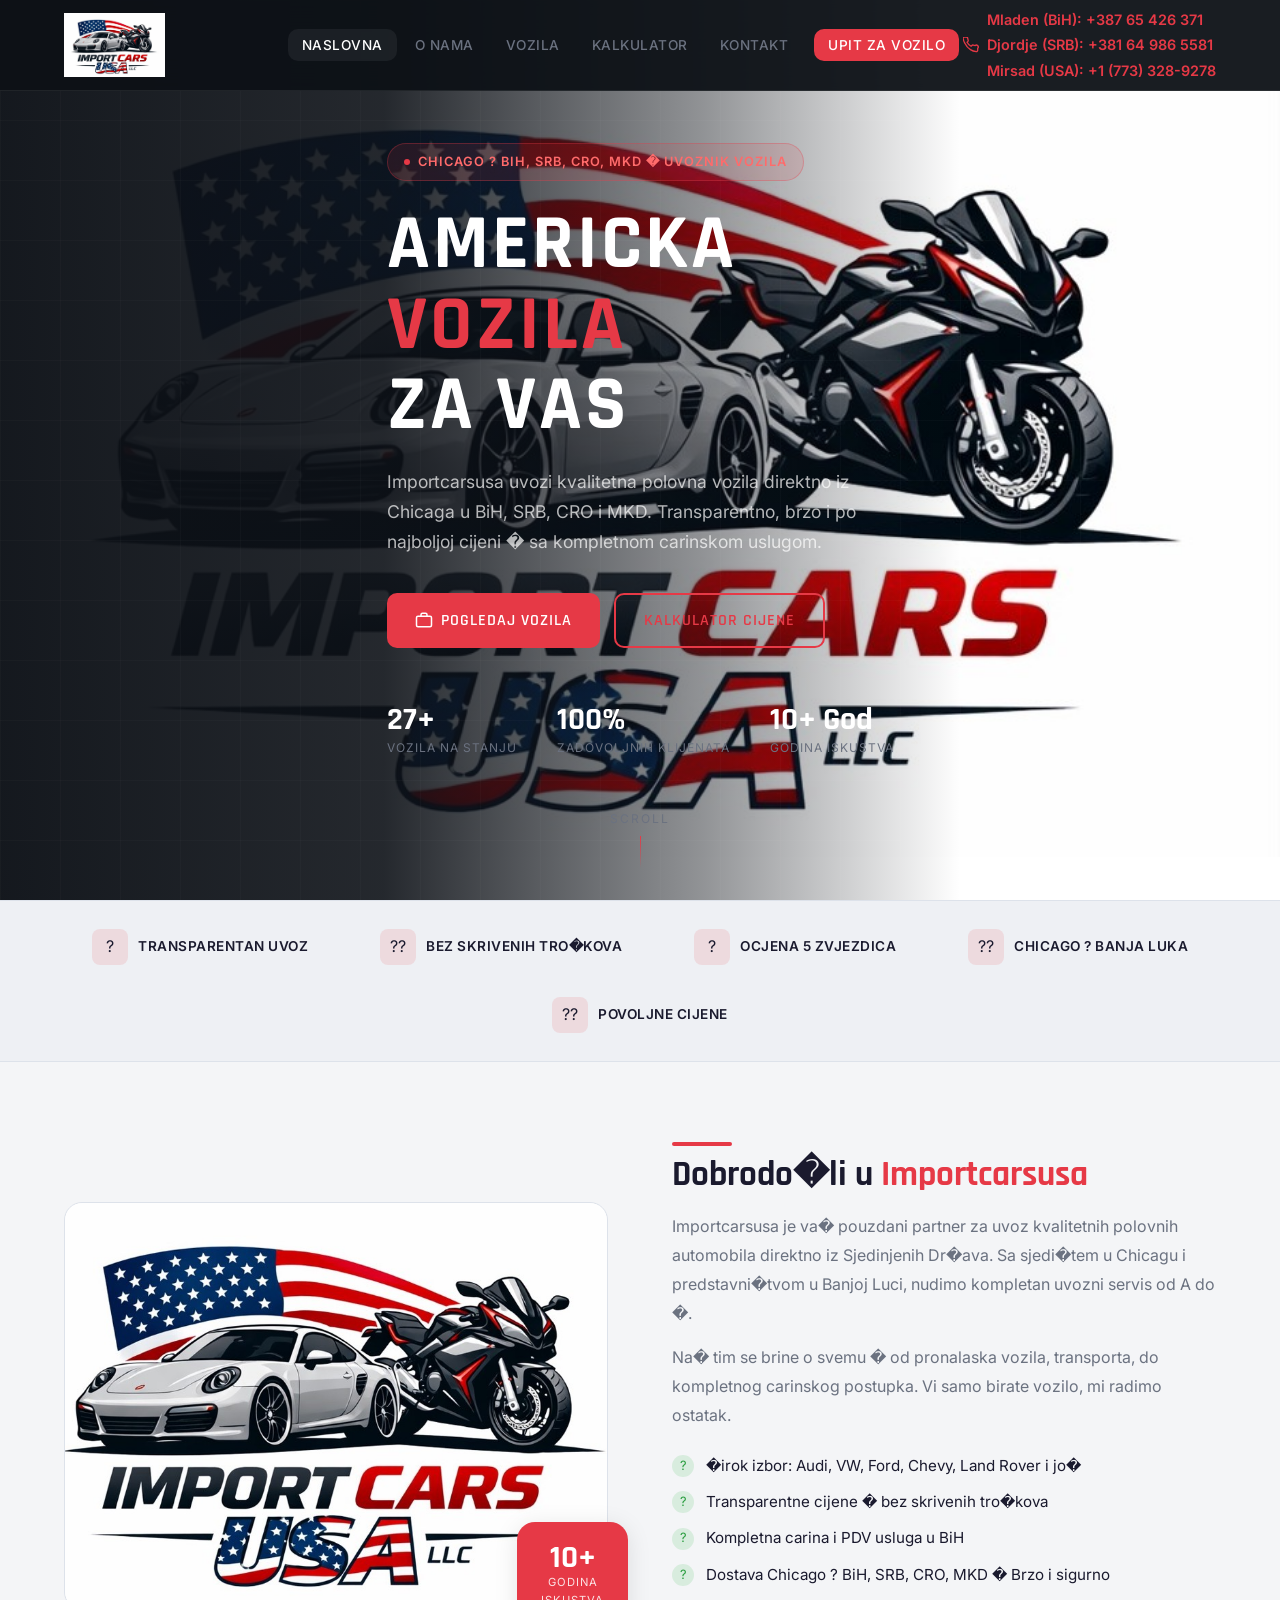
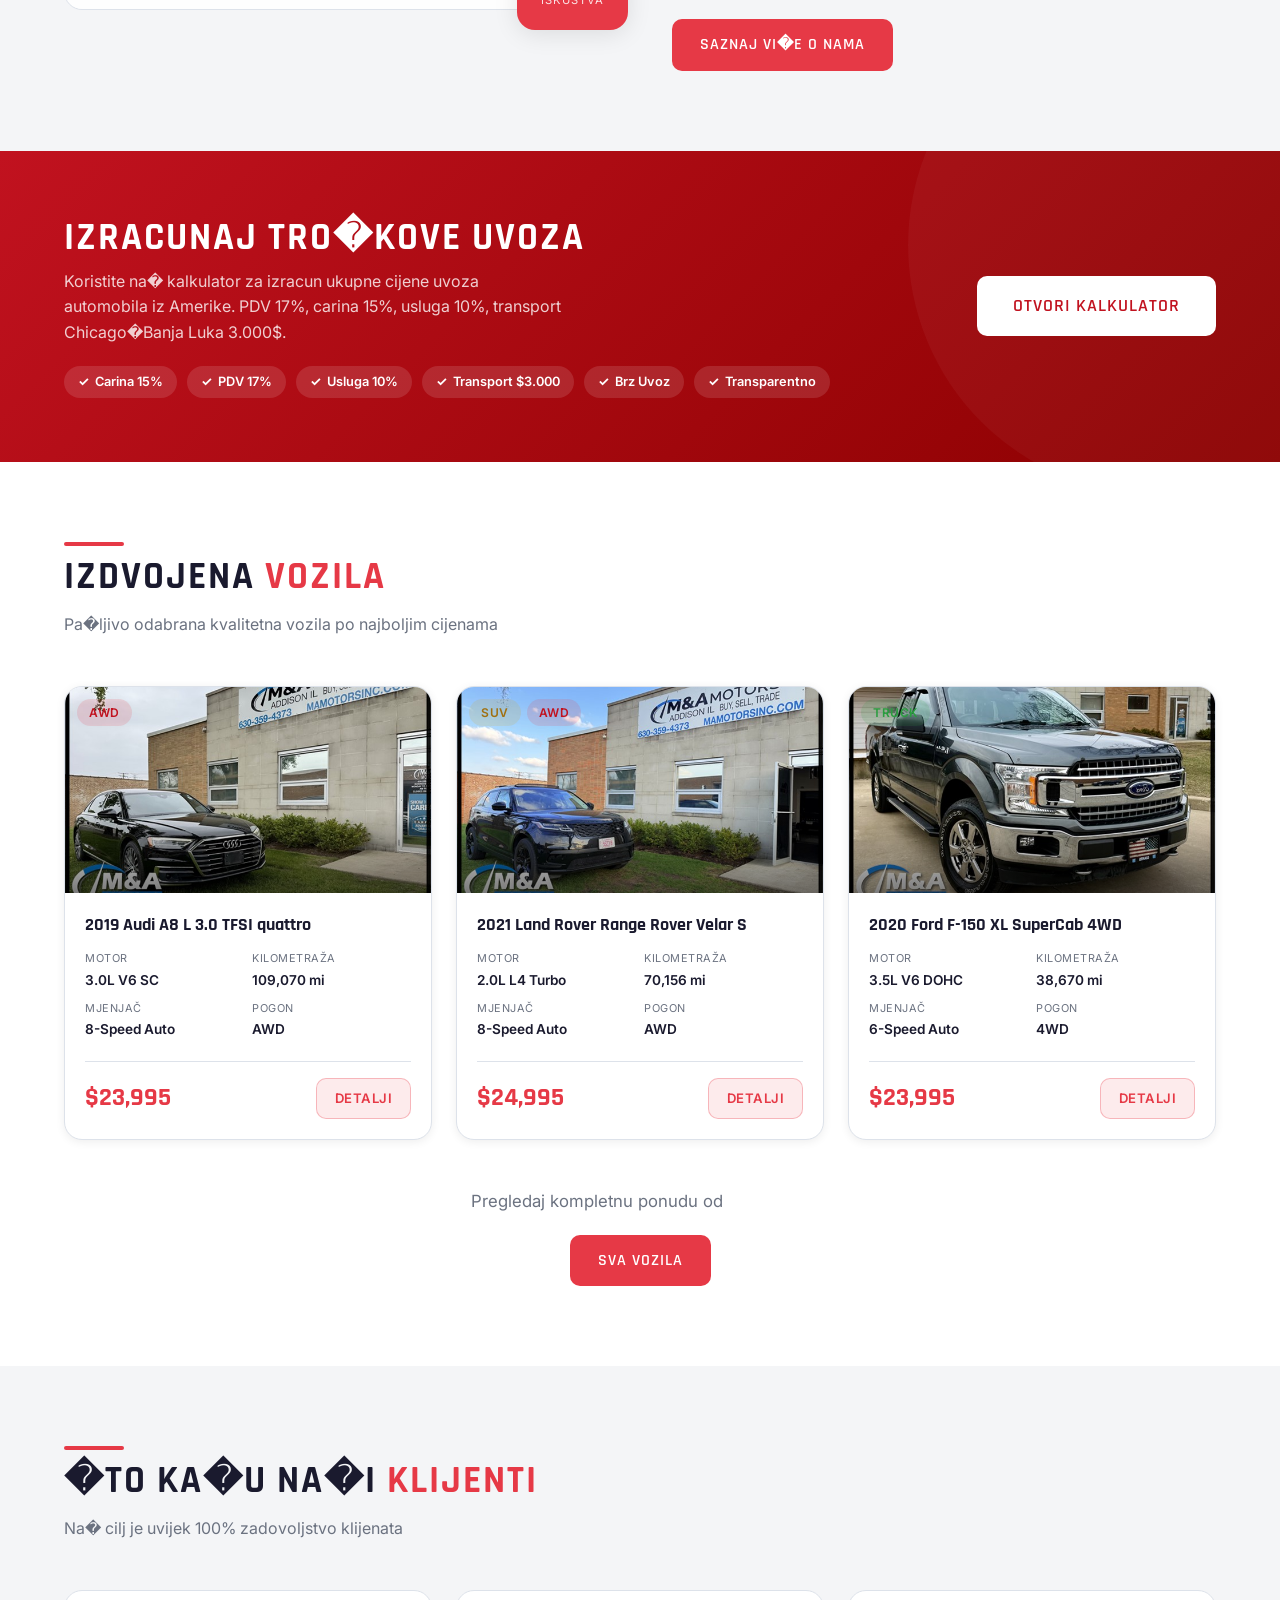
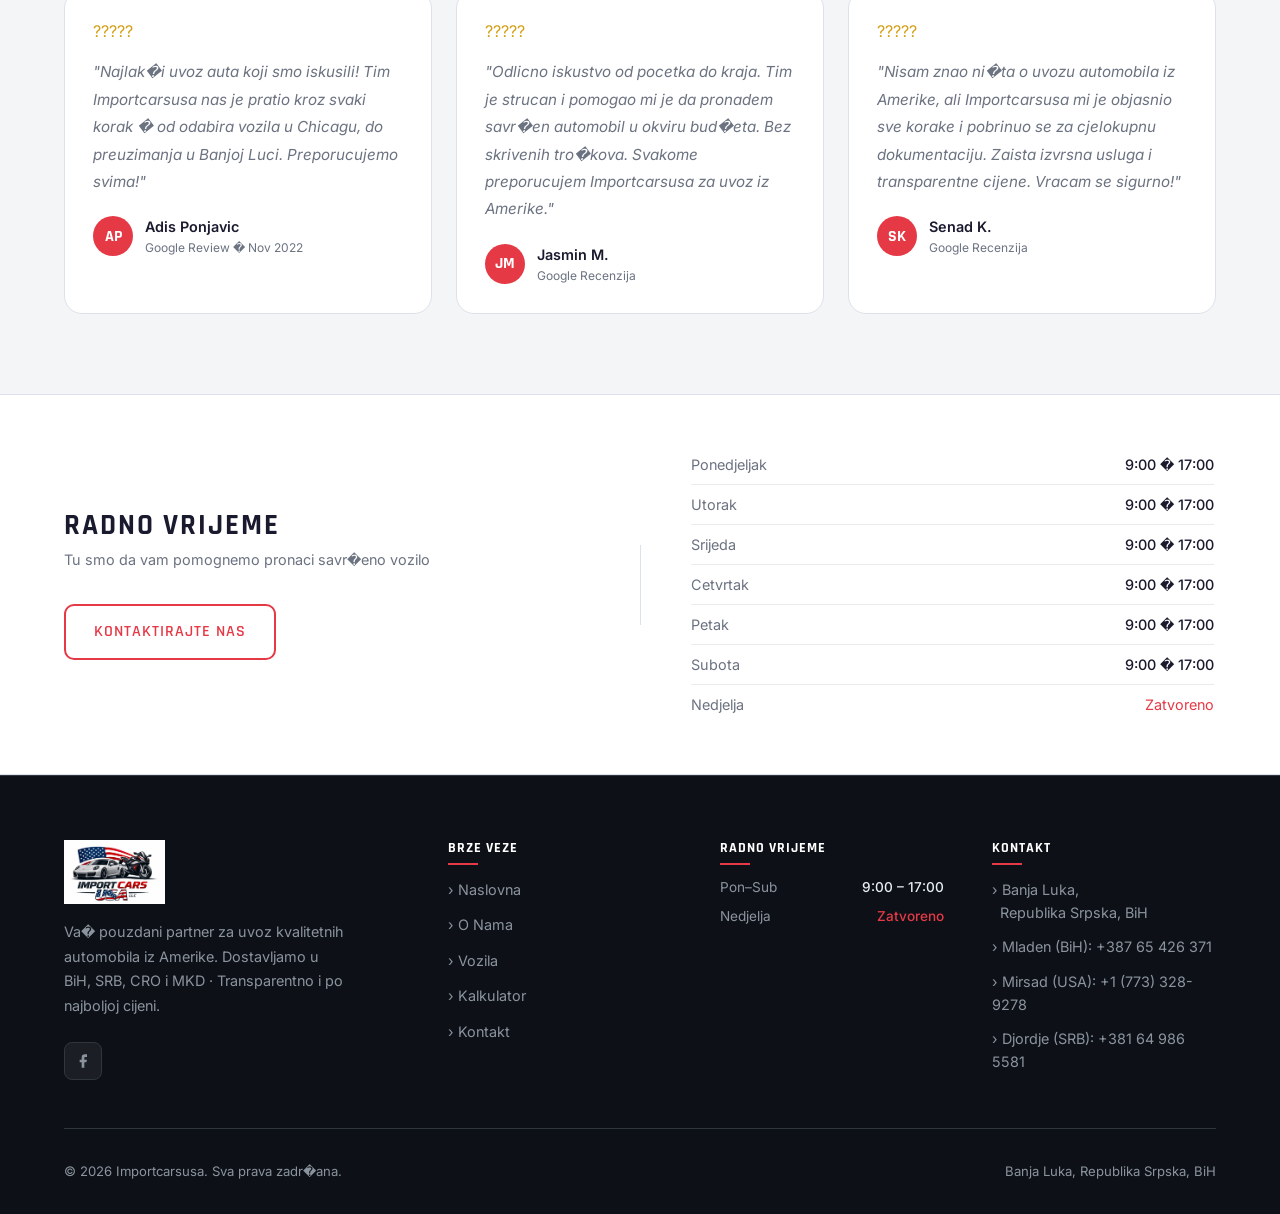
==== commit 23489d7b: "add contact" ====
--- a/index.html
+++ b/index.html
@@ -1,17 +1,17 @@
-﻿<!DOCTYPE html>
+<!DOCTYPE html>
 <html lang="bs">
 <head>
   <meta charset="UTF-8">
   <meta name="viewport" content="width=device-width, initial-scale=1.0">
-  <meta name="description" content="Importcarsusa — Uvoz kvalitetnih automobila iz Amerike direktno u Bosnu i Hercegovinu. Chicago → Banja Luka. Transparentno i povoljno.">
-  <title>Importcarsusa — Uvoz Automobila iz Amerike | Banja Luka</title>
-  <link rel="stylesheet" href="css/style.css">
+  <meta name="description" content="Importcarsusa � Uvoz kvalitetnih automobila iz Amerike direktno u Bosnu i Hercegovinu. Chicago ? Banja Luka. Transparentno i povoljno.">
+  <title>Importcarsusa � Uvoz Automobila iz Amerike | Banja Luka</title>
+  <link rel="stylesheet" href="css/style.css?v=2">
   <link rel="preconnect" href="https://fonts.googleapis.com">
   <link rel="preconnect" href="https://fonts.gstatic.com" crossorigin>
 </head>
 <body>
 
-  <!-- ═══════════════════ NAVBAR ═══════════════════════════ -->
+  <!-- ------------------- NAVBAR --------------------------- -->
   <nav class="navbar" role="navigation" aria-label="Main navigation">
     <div class="container">
       <div class="nav-inner">
@@ -30,7 +30,11 @@
             <svg viewBox="0 0 24 24" fill="none" stroke="currentColor" stroke-width="2" aria-hidden="true">
               <path d="M22 16.92v3a2 2 0 01-2.18 2 19.79 19.79 0 01-8.63-3.07A19.5 19.5 0 013.07 9.81 19.79 19.79 0 01.01 1.18 2 2 0 012 0h3a2 2 0 012 1.72 12.84 12.84 0 00.7 2.81 2 2 0 01-.45 2.11L6.09 7.91a16 16 0 006 6l1.27-1.27a2 2 0 012.11-.45 12.84 12.84 0 002.81.7A2 2 0 0122 16.92z"/>
             </svg>
-            <a href="tel:+38765329696">+387 65 329 696</a>
+            <div style="display:flex;flex-direction:column;gap:2px">
+              <a href="tel:+38765426371">Mladen (BiH): +387 65 426 371</a>
+              <a href="tel:+381649865581">Djordje (SRB): +381 64 986 5581</a>
+              <a href="tel:+17733289278">Mirsad (USA): +1 (773) 328-9278</a>
+            </div>
           </li>
         </ul>
 
@@ -41,28 +45,26 @@
     </div>
   </nav>
 
-  <!-- ═══════════════════ HERO ═════════════════════════════ -->
+  <!-- ------------------- HERO ----------------------------- -->
   <section class="hero" aria-label="Hero">
     <div class="hero-grid" aria-hidden="true"></div>
-
-    <!-- Big car SVG watermark removed, hero-bg.png used as background -->
 
     <div class="container">
       <div class="hero-content">
         <div class="hero-badge">
           <span class="hero-badge-dot"></span>
-          Chicago → Banja Luka · Uvoznik Vozila
+          Chicago ? BiH, SRB, CRO, MKD � Uvoznik Vozila
         </div>
 
         <h1>
-          Američka<br>
+          Americka<br>
           <span class="highlight">Vozila</span><br>
           Za Vas
         </h1>
 
         <p class="hero-desc">
-          Importcarsusa uvozi kvalitetna polovna vozila direktno iz Chicaga u Banju Luku.
-          Transparentno, brzo i po najboljoj cijeni — sa kompletnom carinskom uslugom.
+          Importcarsusa uvozi kvalitetna polovna vozila direktno iz Chicaga u BiH, SRB, CRO i MKD.
+          Transparentno, brzo i po najboljoj cijeni � sa kompletnom carinskom uslugom.
         </p>
 
         <div class="hero-actions">
@@ -98,42 +100,42 @@
     </div>
   </section>
 
-  <!-- ═══════════════════ FEATURES BAR ════════════════════ -->
+  <!-- ------------------- FEATURES BAR -------------------- -->
   <div class="features-bar">
     <div class="container">
       <div class="features-inner">
         <div class="feature-item">
-          <div class="feature-icon" aria-hidden="true">✓</div>
+          <div class="feature-icon" aria-hidden="true">?</div>
           <span class="feature-text">Transparentan Uvoz</span>
         </div>
         <div class="feature-item">
-          <div class="feature-icon" aria-hidden="true">🏆</div>
-          <span class="feature-text">Bez Skrivenih Troškova</span>
+          <div class="feature-icon" aria-hidden="true">??</div>
+          <span class="feature-text">Bez Skrivenih Tro�kova</span>
         </div>
         <div class="feature-item">
-          <div class="feature-icon" aria-hidden="true">⭐</div>
+          <div class="feature-icon" aria-hidden="true">?</div>
           <span class="feature-text">Ocjena 5 Zvjezdica</span>
         </div>
         <div class="feature-item">
-          <div class="feature-icon" aria-hidden="true">🚢</div>
-          <span class="feature-text">Chicago → Banja Luka</span>
+          <div class="feature-icon" aria-hidden="true">??</div>
+          <span class="feature-text">Chicago ? Banja Luka</span>
         </div>
         <div class="feature-item">
-          <div class="feature-icon" aria-hidden="true">💶</div>
+          <div class="feature-icon" aria-hidden="true">??</div>
           <span class="feature-text">Povoljne Cijene</span>
         </div>
       </div>
     </div>
   </div>
 
-  <!-- ═══════════════════ WELCOME ══════════════════════════ -->
+  <!-- ------------------- WELCOME -------------------------- -->
   <section class="welcome">
     <div class="container">
       <div class="welcome-grid">
 
         <div class="welcome-image-wrap fade-in">
           <div class="welcome-img-placeholder" aria-hidden="true">
-            <img src="images/hero-bg.png" alt="Quality car shopping experience at Importcarsusa">
+            <img src="images/import_cars_usa.jpg" alt="Quality car shopping experience at Importcarsusa">
           </div>
           <div class="welcome-badge-float" aria-label="Over 10 years in business">
             <div class="num">10+</div>
@@ -143,52 +145,52 @@
 
         <div class="welcome-content fade-in fade-in-delay-1">
           <div class="title-bar"></div>
-          <h2>Dobrodošli u <span>Importcarsusa</span></h2>
+          <h2>Dobrodo�li u <span>Importcarsusa</span></h2>
           <p>
-            Importcarsusa je vaš pouzdani partner za uvoz kvalitetnih polovnih automobila
-            direktno iz Sjedinjenih Država. Sa sjedištem u Chicagu i predstavništvom u Banjoj Luci,
-            nudimo kompletan uvozni servis od A do Ž.
+            Importcarsusa je va� pouzdani partner za uvoz kvalitetnih polovnih automobila
+            direktno iz Sjedinjenih Dr�ava. Sa sjedi�tem u Chicagu i predstavni�tvom u Banjoj Luci,
+            nudimo kompletan uvozni servis od A do �.
           </p>
           <p>
-            Naš tim se brine o svemu — od pronalaska vozila, transporta, do kompletnog
+            Na� tim se brine o svemu � od pronalaska vozila, transporta, do kompletnog
             carinskog postupka. Vi samo birate vozilo, mi radimo ostatak.
           </p>
 
           <ul class="check-list" aria-label="Our advantages">
             <li class="check-item">
-              <div class="check-icon" aria-hidden="true">✓</div>
-              Širok izbor: Audi, VW, Ford, Chevy, Land Rover i još
+              <div class="check-icon" aria-hidden="true">?</div>
+              �irok izbor: Audi, VW, Ford, Chevy, Land Rover i jo�
             </li>
             <li class="check-item">
-              <div class="check-icon" aria-hidden="true">✓</div>
-              Transparentne cijene — bez skrivenih troškova
+              <div class="check-icon" aria-hidden="true">?</div>
+              Transparentne cijene � bez skrivenih tro�kova
             </li>
             <li class="check-item">
-              <div class="check-icon" aria-hidden="true">✓</div>
+              <div class="check-icon" aria-hidden="true">?</div>
               Kompletna carina i PDV usluga u BiH
             </li>
             <li class="check-item">
-              <div class="check-icon" aria-hidden="true">✓</div>
-              Dostava Chicago → Banja Luka · Brzo i sigurno
+              <div class="check-icon" aria-hidden="true">?</div>
+              Dostava Chicago ? BiH, SRB, CRO, MKD � Brzo i sigurno
             </li>
           </ul>
 
-          <a href="about.html" class="btn btn-primary">Saznaj Više o Nama</a>
+          <a href="about.html" class="btn btn-primary">Saznaj Vi�e o Nama</a>
         </div>
 
       </div>
     </div>
   </section>
 
-  <!-- ═══════════════════ CREDIT BANNER ═══════════════════ -->
+  <!-- ------------------- CREDIT BANNER ------------------- -->
   <div class="credit-banner" aria-label="Credit approval information">
     <div class="container">
       <div class="credit-inner">
         <div class="credit-text fade-in">
-          <h2>Izračunaj Troškove Uvoza</h2>
+          <h2>Izracunaj Tro�kove Uvoza</h2>
           <p>
-            Koristite naš kalkulator za izračun ukupne cijene uvoza automobila iz Amerike.
-            PDV 17%, carina 15%, usluga 10%, transport Chicago–Banja Luka 3.000$.
+            Koristite na� kalkulator za izracun ukupne cijene uvoza automobila iz Amerike.
+            PDV 17%, carina 15%, usluga 10%, transport Chicago�Banja Luka 3.000$.
           </p>
           <div class="credit-tags" role="list">
             <span class="credit-tag" role="listitem">Carina 15%</span>
@@ -206,13 +208,13 @@
     </div>
   </div>
 
-  <!-- ═══════════════════ FEATURED VEHICLES ═══════════════ -->
+  <!-- ------------------- FEATURED VEHICLES --------------- -->
   <section class="featured-vehicles" aria-label="Featured vehicles">
     <div class="container">
       <div class="section-header fade-in">
         <div class="title-bar"></div>
         <h2 class="section-title">Izdvojena <span>Vozila</span></h2>
-        <p class="section-subtitle">Pažljivo odabrana kvalitetna vozila po najboljim cijenama</p>
+        <p class="section-subtitle">Pa�ljivo odabrana kvalitetna vozila po najboljim cijenama</p>
       </div>
 
       <div class="vehicle-grid">
@@ -337,38 +339,38 @@
     </div>
   </section>
 
-  <!-- ═══════════════════ REVIEWS ══════════════════════════ -->
+  <!-- ------------------- REVIEWS -------------------------- -->
   <section class="reviews" aria-label="Customer reviews">
     <div class="container">
       <div class="section-header fade-in">
         <div class="title-bar"></div>
-        <h2 class="section-title">Što Kažu Naši <span>Klijenti</span></h2>
-        <p class="section-subtitle">Naš cilj je uvijek 100% zadovoljstvo klijenata</p>
+        <h2 class="section-title">�to Ka�u Na�i <span>Klijenti</span></h2>
+        <p class="section-subtitle">Na� cilj je uvijek 100% zadovoljstvo klijenata</p>
       </div>
 
       <div class="reviews-grid">
 
         <article class="review-card fade-in">
-          <div class="review-stars" aria-label="5 out of 5 stars">★★★★★</div>
+          <div class="review-stars" aria-label="5 out of 5 stars">?????</div>
           <p class="review-text">
-            "Najlakši uvoz auta koji smo iskusili! Tim Importcarsusa nas je pratio kroz svaki
-            korak — od odabira vozila u Chicagu, do preuzimanja u Banjoj Luci. Preporučujemo svima!"
+            "Najlak�i uvoz auta koji smo iskusili! Tim Importcarsusa nas je pratio kroz svaki
+            korak � od odabira vozila u Chicagu, do preuzimanja u Banjoj Luci. Preporucujemo svima!"
           </p>
           <div class="review-author">
             <div class="review-avatar" aria-hidden="true">AP</div>
             <div>
               <div class="review-name">Adis Ponjavic</div>
-              <div class="review-source">Google Review · Nov 2022</div>
+              <div class="review-source">Google Review � Nov 2022</div>
             </div>
           </div>
         </article>
 
         <article class="review-card fade-in fade-in-delay-1">
-          <div class="review-stars" aria-label="5 out of 5 stars">★★★★★</div>
+          <div class="review-stars" aria-label="5 out of 5 stars">?????</div>
           <p class="review-text">
-            "Odlično iskustvo od početka do kraja. Tim je stručan i pomogao mi je da
-            pronađem savršen automobil u okviru budžeta. Bez skrivenih troškova.
-            Svakome preporučujem Importcarsusa za uvoz iz Amerike."
+            "Odlicno iskustvo od pocetka do kraja. Tim je strucan i pomogao mi je da
+            pronadem savr�en automobil u okviru bud�eta. Bez skrivenih tro�kova.
+            Svakome preporucujem Importcarsusa za uvoz iz Amerike."
           </p>
           <div class="review-author">
             <div class="review-avatar" aria-hidden="true">JM</div>
@@ -380,11 +382,11 @@
         </article>
 
         <article class="review-card fade-in fade-in-delay-2">
-          <div class="review-stars" aria-label="5 out of 5 stars">★★★★★</div>
+          <div class="review-stars" aria-label="5 out of 5 stars">?????</div>
           <p class="review-text">
-            "Nisam znao ništa o uvozu automobila iz Amerike, ali Importcarsusa mi je
+            "Nisam znao ni�ta o uvozu automobila iz Amerike, ali Importcarsusa mi je
             objasnio sve korake i pobrinuo se za cjelokupnu dokumentaciju. Zaista
-            izvrsna usluga i transparentne cijene. Vraćam se sigurno!"
+            izvrsna usluga i transparentne cijene. Vracam se sigurno!"
           </p>
           <div class="review-author">
             <div class="review-avatar" aria-hidden="true">SK</div>
@@ -399,13 +401,13 @@
     </div>
   </section>
 
-  <!-- ═══════════════════ HOURS ════════════════════════════ -->
+  <!-- ------------------- HOURS ---------------------------- -->
   <div class="hours-strip" aria-label="Opening hours">
     <div class="container">
       <div class="hours-inner">
         <div class="fade-in">
           <h2 class="hours-title">Radno Vrijeme</h2>
-          <p class="hours-subtitle">Tu smo da vam pomognemo pronaći savršeno vozilo</p>
+          <p class="hours-subtitle">Tu smo da vam pomognemo pronaci savr�eno vozilo</p>
           <br>
           <a href="contact.html" class="btn btn-outline" style="margin-top:8px">Kontaktirajte Nas</a>
         </div>
@@ -413,12 +415,12 @@
         <div class="fade-in fade-in-delay-1">
           <table class="hours-table" aria-label="Weekly hours">
             <tbody>
-              <tr class="hours-row"><td class="hours-day">Ponedjeljak</td><td class="hours-time">9:00 – 17:00</td></tr>
-              <tr class="hours-row"><td class="hours-day">Utorak</td><td class="hours-time">9:00 – 17:00</td></tr>
-              <tr class="hours-row"><td class="hours-day">Srijeda</td><td class="hours-time">9:00 – 17:00</td></tr>
-              <tr class="hours-row"><td class="hours-day">Četvrtak</td><td class="hours-time">9:00 – 17:00</td></tr>
-              <tr class="hours-row"><td class="hours-day">Petak</td><td class="hours-time">9:00 – 17:00</td></tr>
-              <tr class="hours-row"><td class="hours-day">Subota</td><td class="hours-time">9:00 – 17:00</td></tr>
+              <tr class="hours-row"><td class="hours-day">Ponedjeljak</td><td class="hours-time">9:00 � 17:00</td></tr>
+              <tr class="hours-row"><td class="hours-day">Utorak</td><td class="hours-time">9:00 � 17:00</td></tr>
+              <tr class="hours-row"><td class="hours-day">Srijeda</td><td class="hours-time">9:00 � 17:00</td></tr>
+              <tr class="hours-row"><td class="hours-day">Cetvrtak</td><td class="hours-time">9:00 � 17:00</td></tr>
+              <tr class="hours-row"><td class="hours-day">Petak</td><td class="hours-time">9:00 � 17:00</td></tr>
+              <tr class="hours-row"><td class="hours-day">Subota</td><td class="hours-time">9:00 � 17:00</td></tr>
               <tr class="hours-row"><td class="hours-day">Nedjelja</td><td class="hours-closed">Zatvoreno</td></tr>
             </tbody>
           </table>
--- a/css/style.css
+++ b/css/style.css
@@ -163,7 +163,7 @@
   display: flex;
   align-items: center;
   justify-content: space-between;
-  height: 72px;
+  height: 90px;
 }
 
 .nav-logo {
@@ -188,7 +188,7 @@
 }
 
 .logo-img {
-  height: 52px;
+  height: 64px;
   width: auto;
   object-fit: contain;
 }
@@ -284,20 +284,22 @@
   align-items: center;
   position: relative;
   overflow: hidden;
-  background: linear-gradient(135deg, #0d1117 0%, #1a1a2e 50%, #0d1117 100%);
-  background-image: url('../images/hero-bg.png');
-  background-size: cover;
+  background-color: #ffffff;
+  background-image: url('../images/import_cars_usa.jpg');
+  background-size: contain;
   background-position: center right;
-  background-blend-mode: overlay;
+  background-repeat: no-repeat;
 }
 
 .hero::before {
   content: '';
   position: absolute;
   inset: 0;
-  background:
-    radial-gradient(ellipse 80% 60% at 70% 50%, rgba(230,57,70,0.08) 0%, transparent 70%),
-    radial-gradient(ellipse 40% 40% at 20% 30%, rgba(230,57,70,0.05) 0%, transparent 60%);
+  background: linear-gradient(to right,
+    rgba(13,17,23,0.97) 0%,
+    rgba(13,17,23,0.90) 30%,
+    rgba(13,17,23,0.45) 55%,
+    transparent 75%);
 }
 
 .hero-grid {
@@ -1281,7 +1283,7 @@
 .form-success p { color: var(--text-muted); }
 
 /* ─── Map ─────────────────────────────────────────────────── */
-.map-section { padding: 0 0 64px; }
+.map-section { padding: 64px 0; }
 
 .map-placeholder {
   width: 100%;
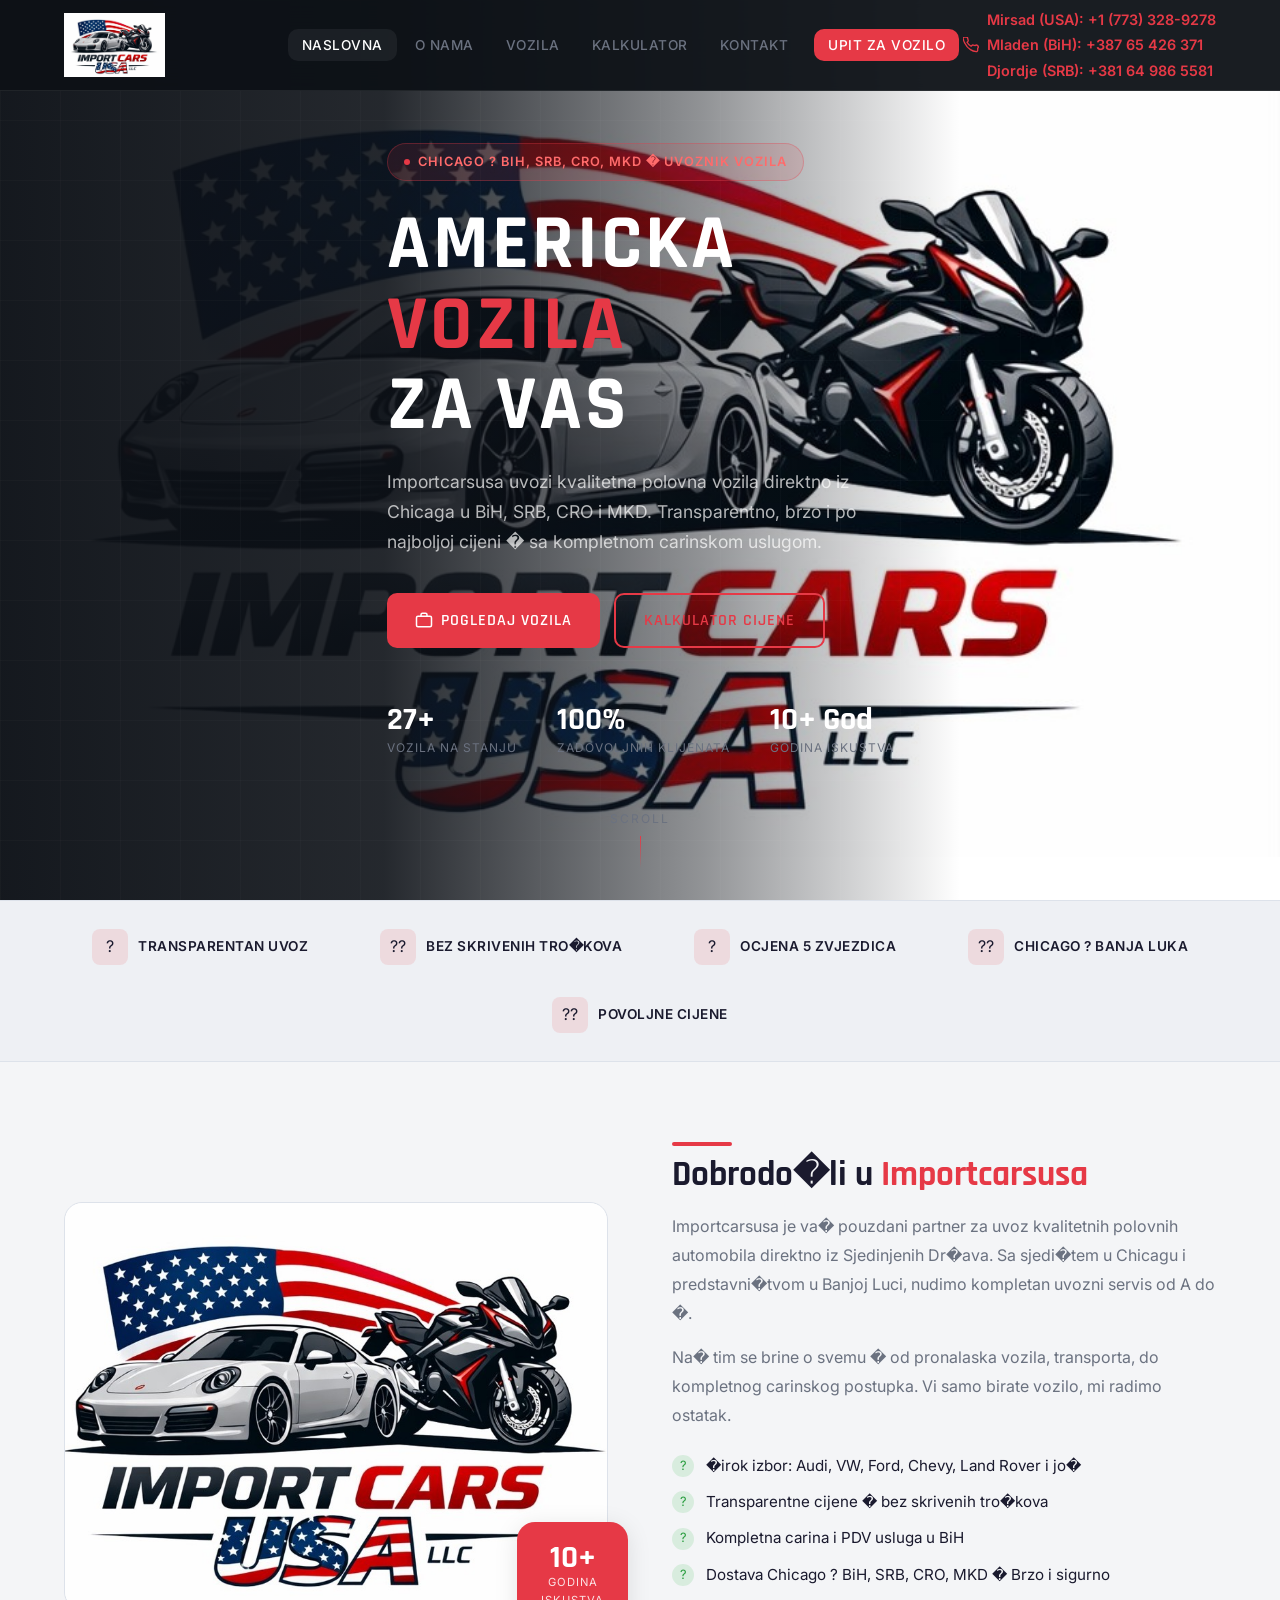
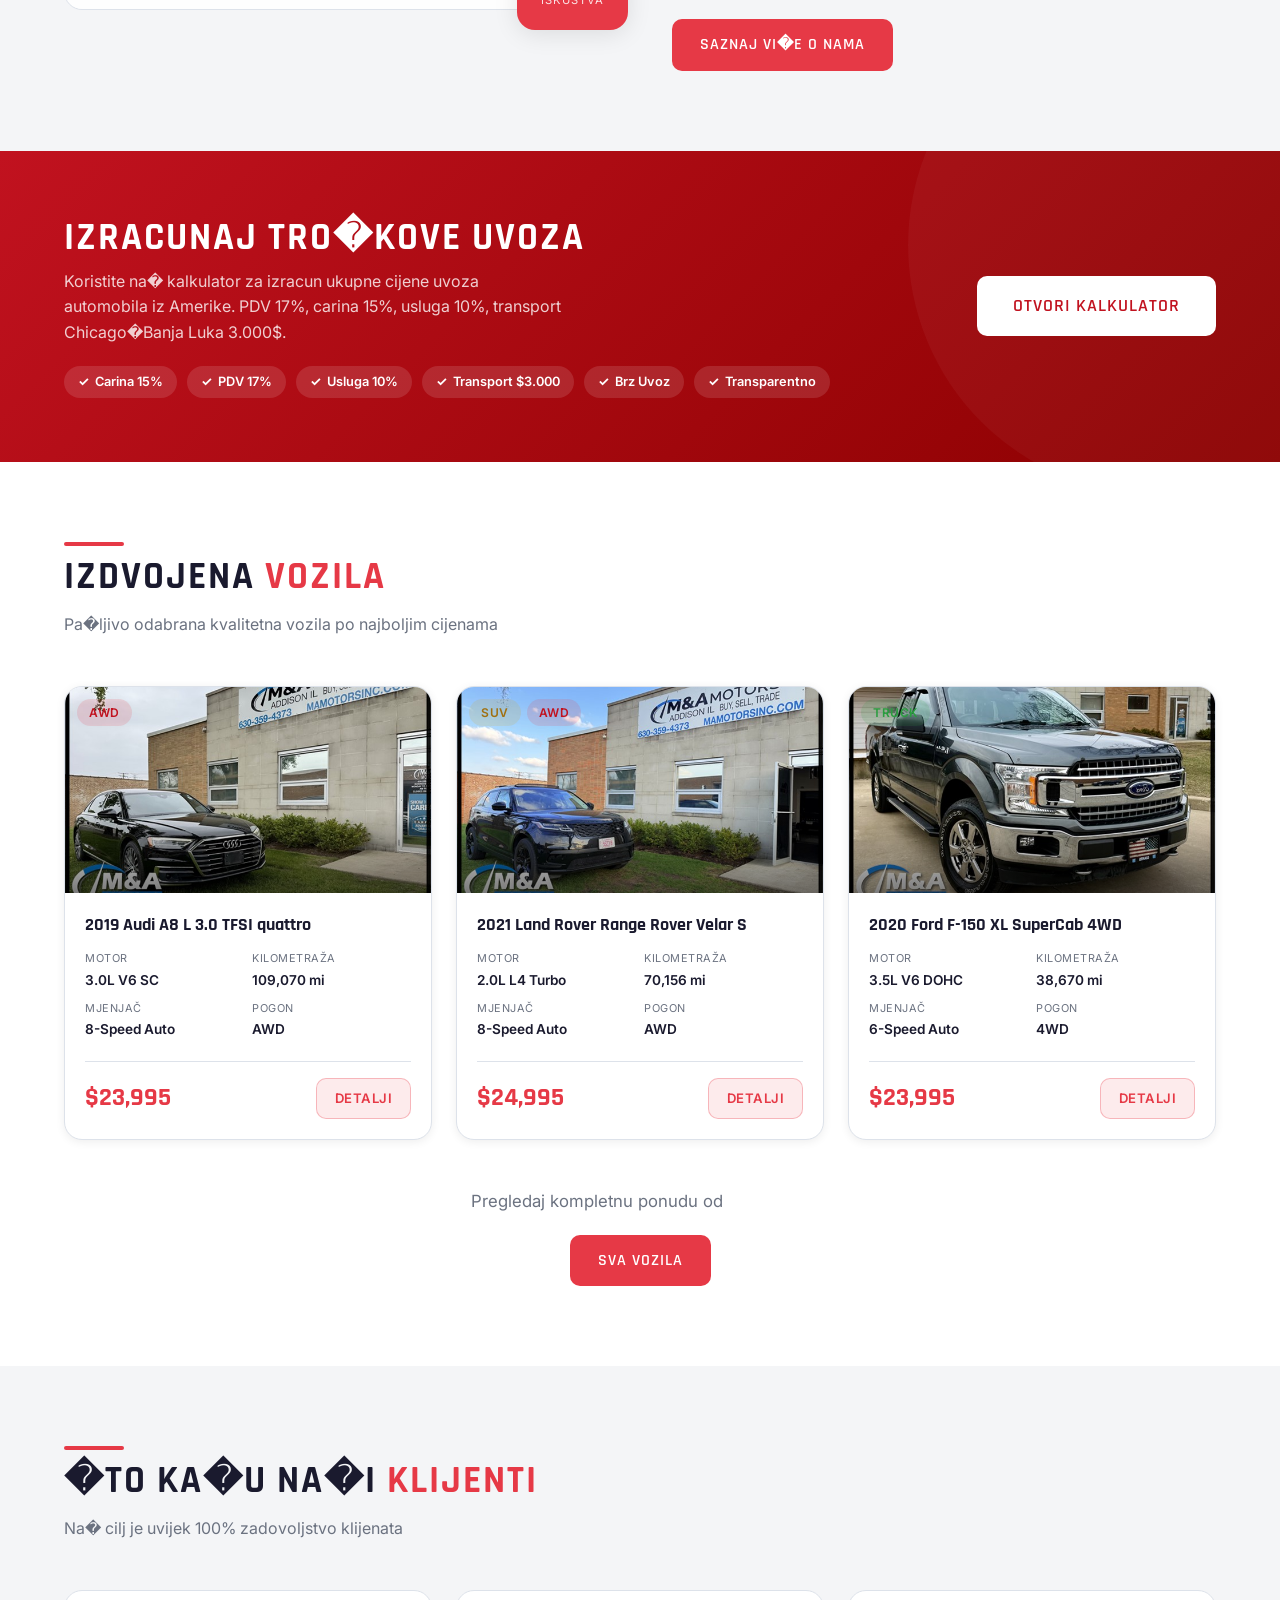
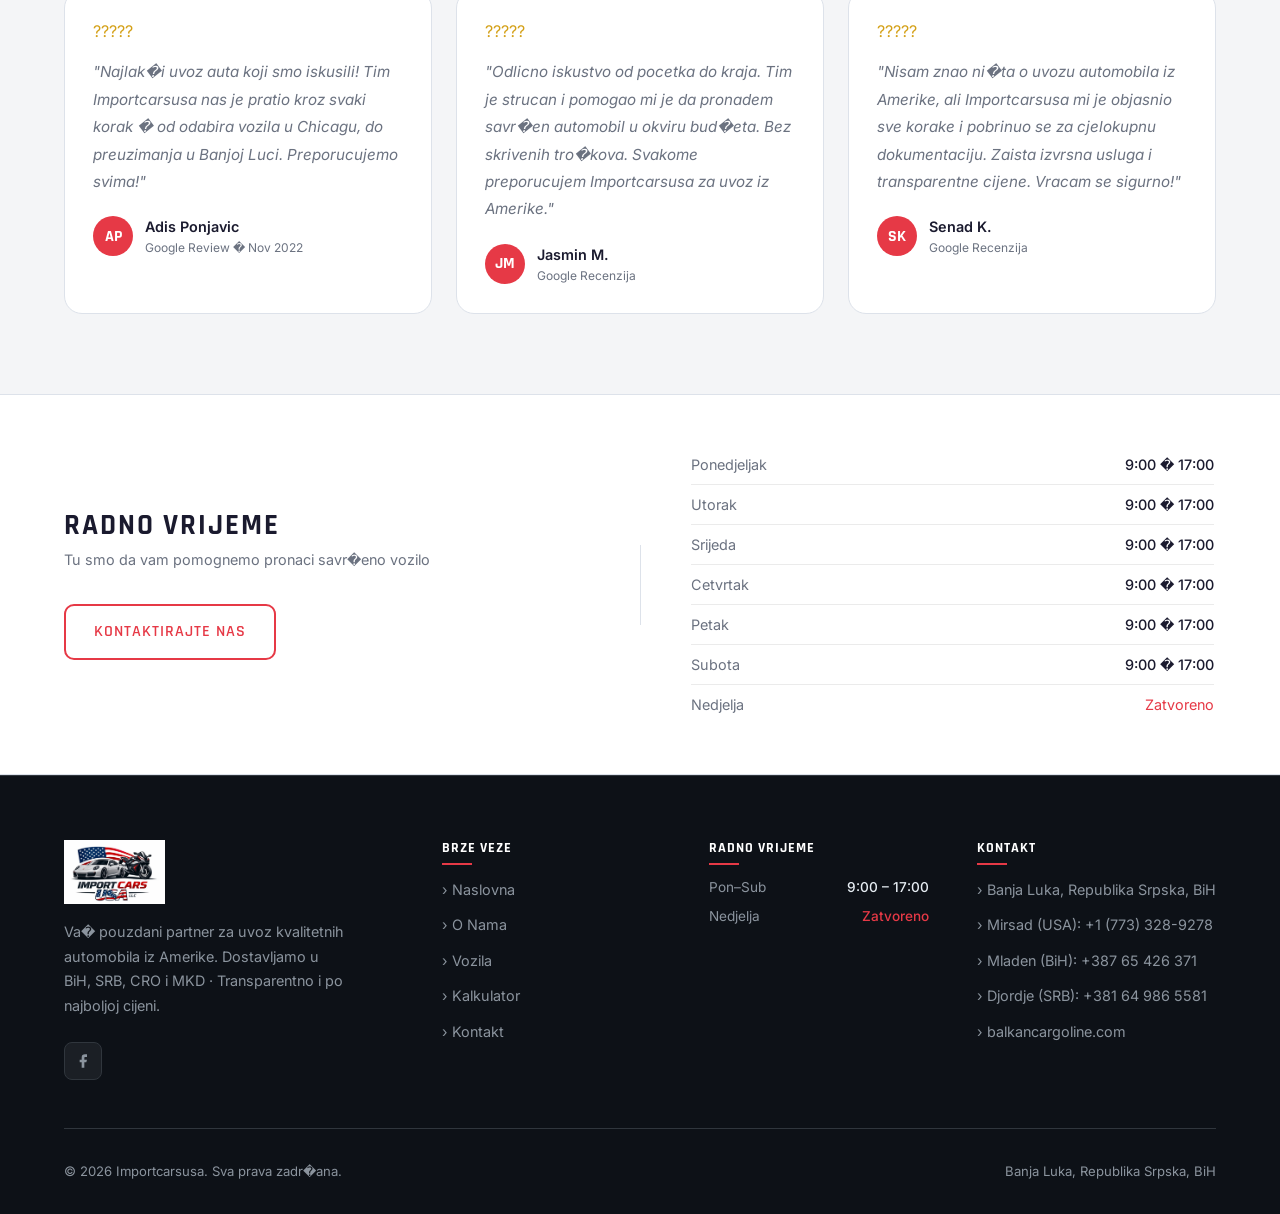
==== commit 7c7d2882: "Change contact" ====
--- a/index.html
+++ b/index.html
@@ -1,4 +1,4 @@
-<!DOCTYPE html>
+﻿<!DOCTYPE html>
 <html lang="bs">
 <head>
   <meta charset="UTF-8">
@@ -31,9 +31,9 @@
               <path d="M22 16.92v3a2 2 0 01-2.18 2 19.79 19.79 0 01-8.63-3.07A19.5 19.5 0 013.07 9.81 19.79 19.79 0 01.01 1.18 2 2 0 012 0h3a2 2 0 012 1.72 12.84 12.84 0 00.7 2.81 2 2 0 01-.45 2.11L6.09 7.91a16 16 0 006 6l1.27-1.27a2 2 0 012.11-.45 12.84 12.84 0 002.81.7A2 2 0 0122 16.92z"/>
             </svg>
             <div style="display:flex;flex-direction:column;gap:2px">
+              <a href="tel:+17733289278">Mirsad (USA): +1 (773) 328-9278</a>
               <a href="tel:+38765426371">Mladen (BiH): +387 65 426 371</a>
               <a href="tel:+381649865581">Djordje (SRB): +381 64 986 5581</a>
-              <a href="tel:+17733289278">Mirsad (USA): +1 (773) 328-9278</a>
             </div>
           </li>
         </ul>
--- a/css/style.css
+++ b/css/style.css
@@ -1367,6 +1367,7 @@
 }
 
 .footer-links { display: flex; flex-direction: column; gap: 10px; }
+.footer-links .footer-link { white-space: nowrap; }
 .footer-link {
   color: var(--text-muted);
   font-size: 0.9rem;
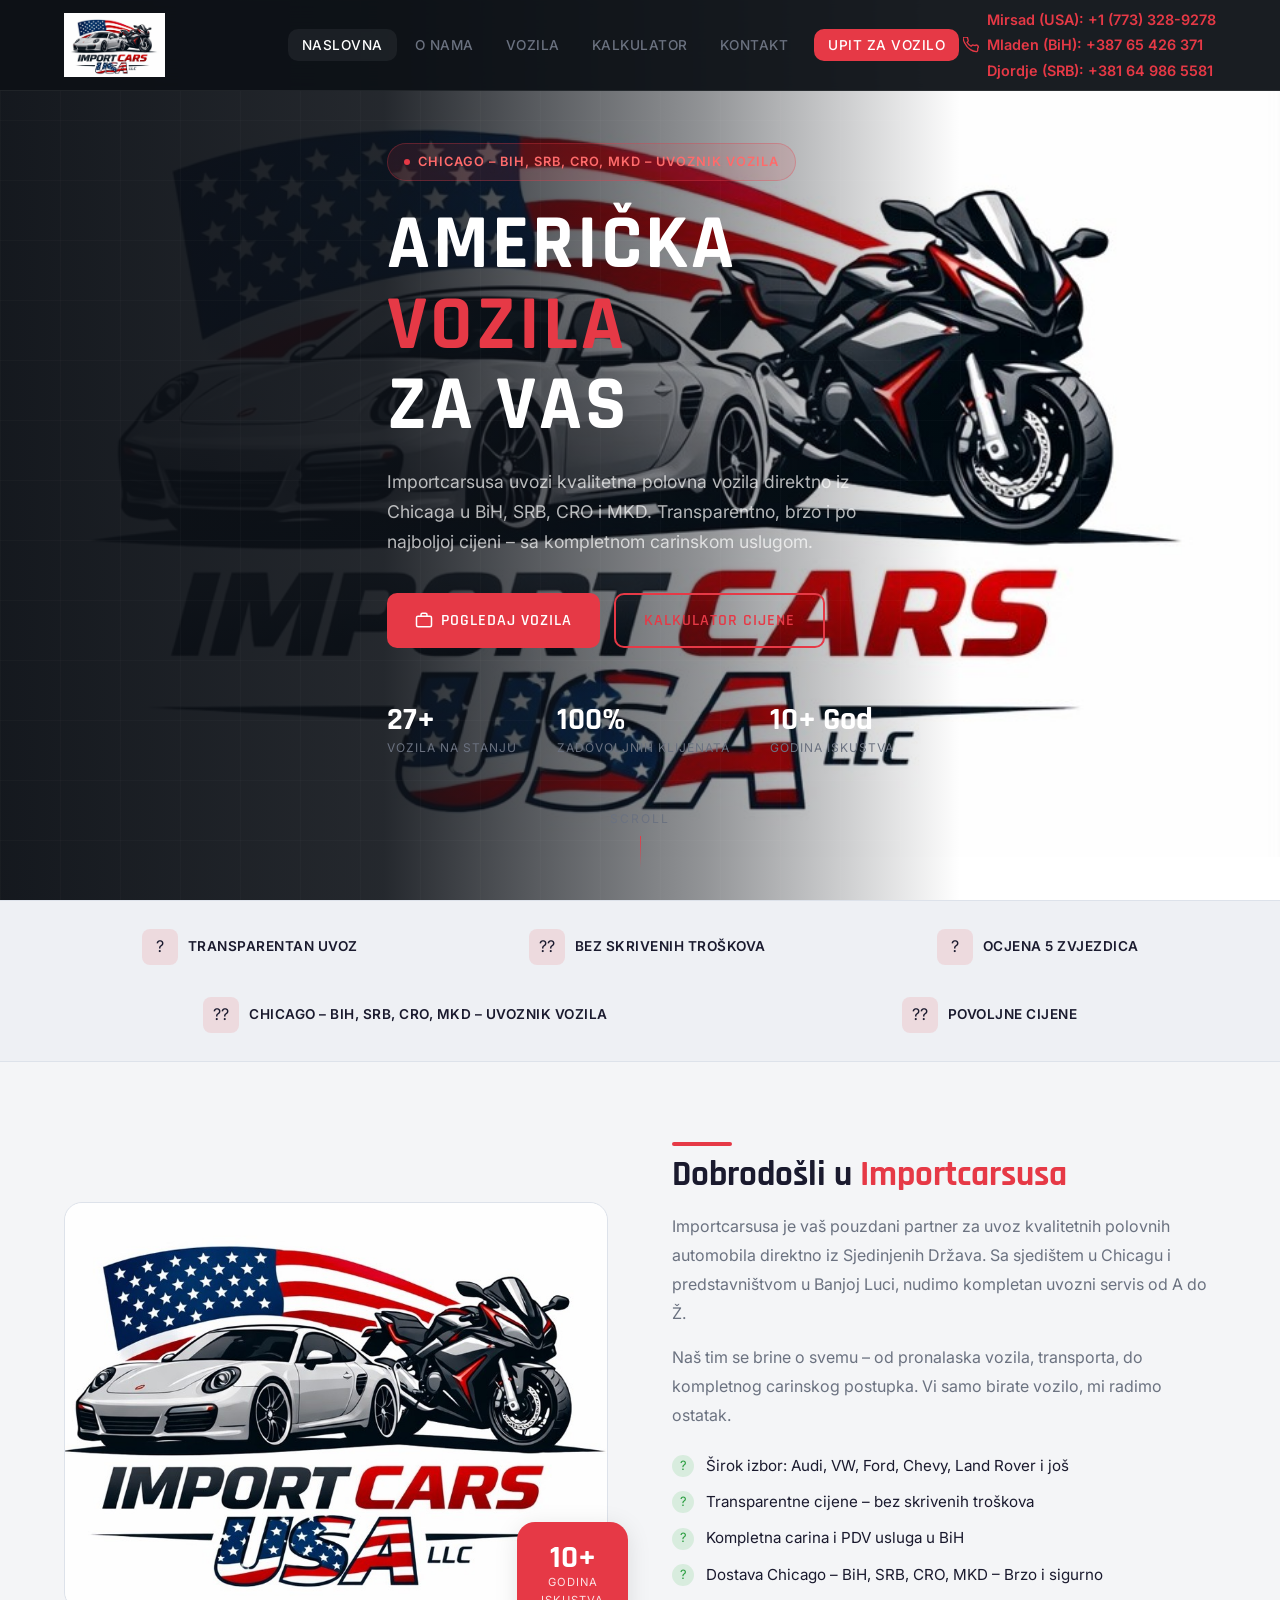
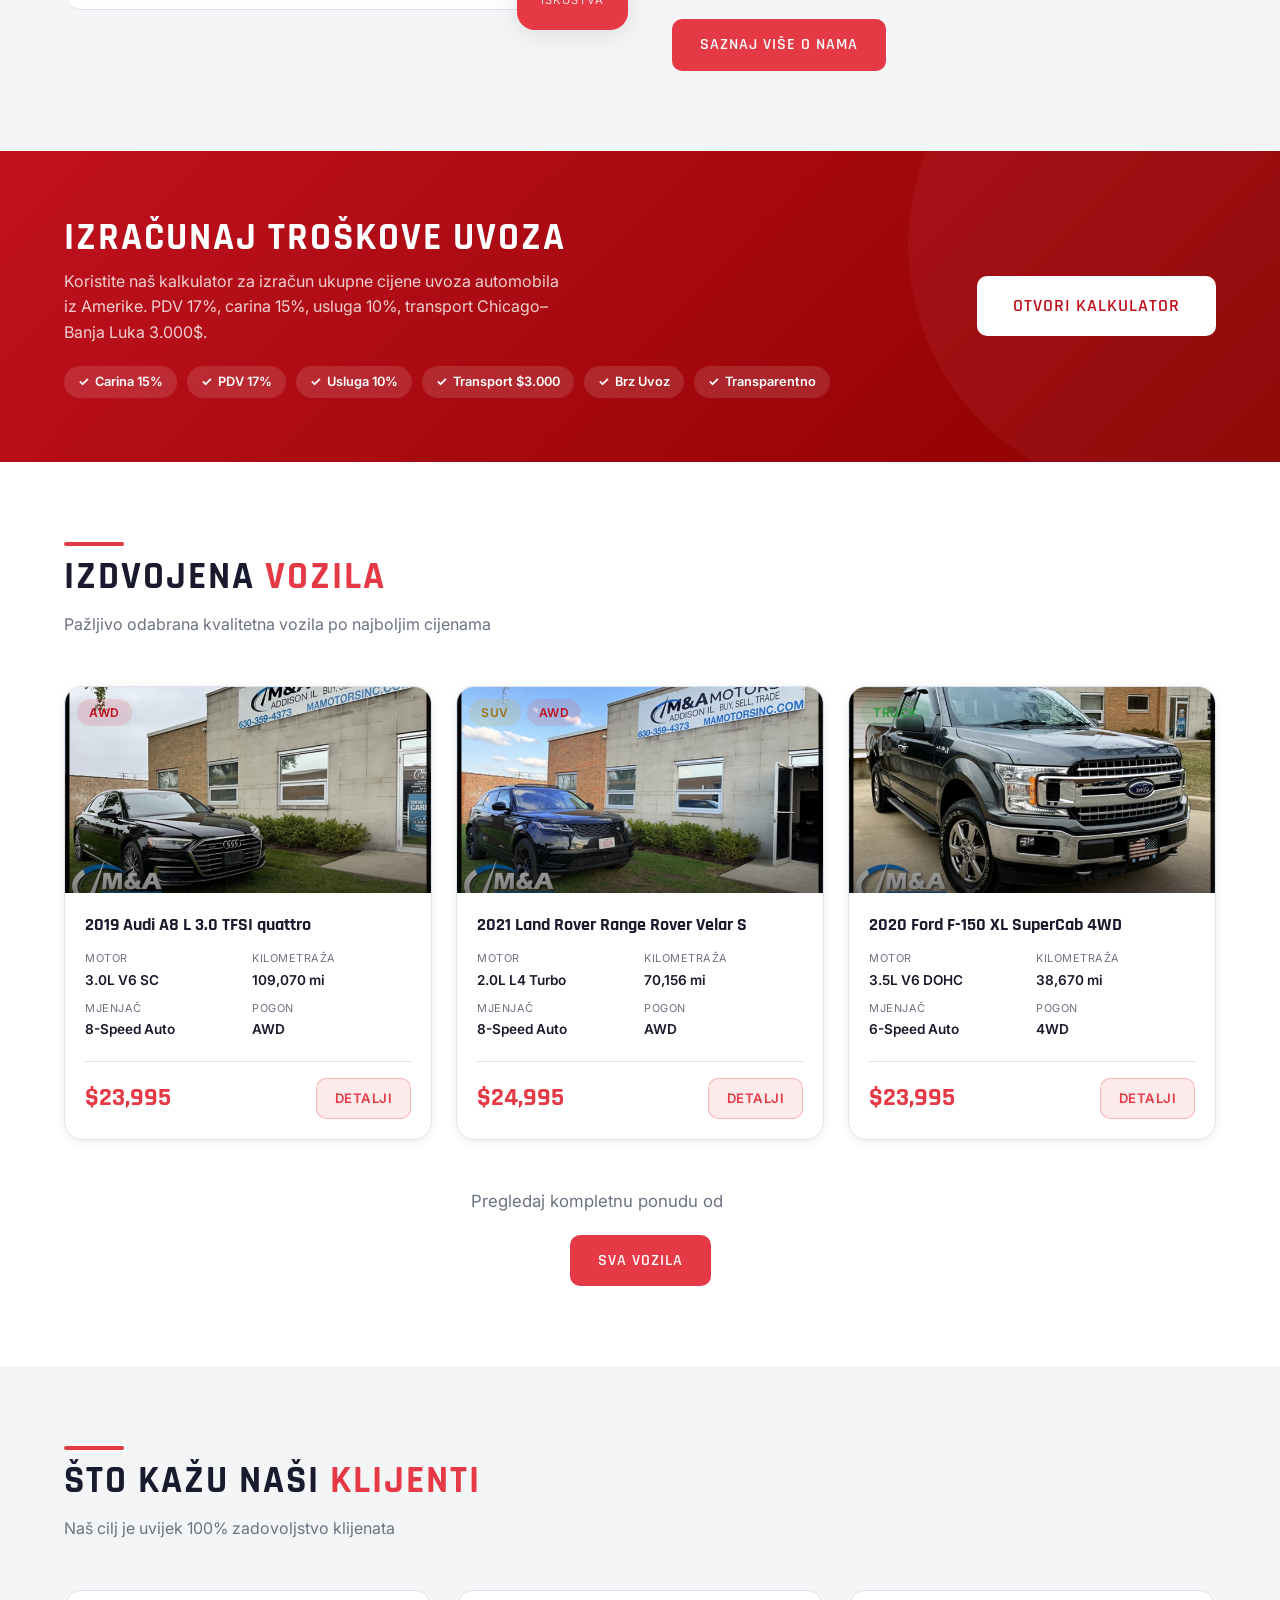
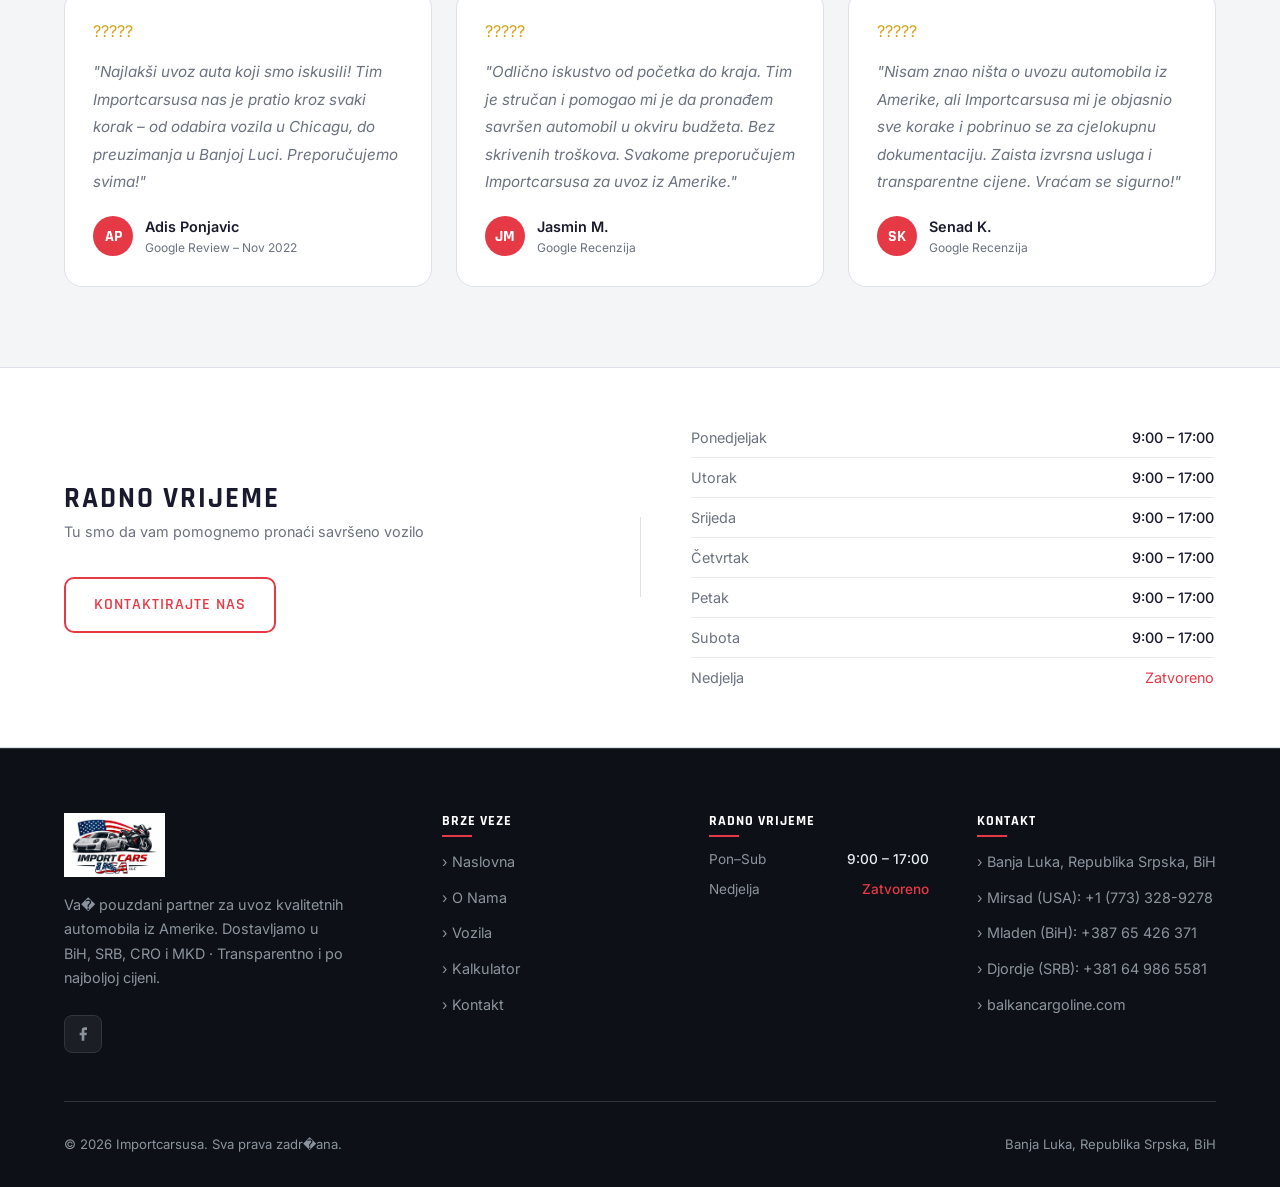
==== commit ebc315d0: "utf" ====
--- a/index.html
+++ b/index.html
@@ -3,8 +3,8 @@
 <head>
   <meta charset="UTF-8">
   <meta name="viewport" content="width=device-width, initial-scale=1.0">
-  <meta name="description" content="Importcarsusa � Uvoz kvalitetnih automobila iz Amerike direktno u Bosnu i Hercegovinu. Chicago ? Banja Luka. Transparentno i povoljno.">
-  <title>Importcarsusa � Uvoz Automobila iz Amerike | Banja Luka</title>
+  <meta name="description" content="Importcarsusa – Uvoz kvalitetnih automobila iz Amerike direktno u Bosnu i Hercegovinu. Chicago – Banja Luka. Transparentno i povoljno.">
+  <title>Importcarsusa - Uvoz Automobila iz Amerike | BiH, SRB, CRO, MKD</title>
   <link rel="stylesheet" href="css/style.css?v=2">
   <link rel="preconnect" href="https://fonts.googleapis.com">
   <link rel="preconnect" href="https://fonts.gstatic.com" crossorigin>
@@ -53,18 +53,18 @@
       <div class="hero-content">
         <div class="hero-badge">
           <span class="hero-badge-dot"></span>
-          Chicago ? BiH, SRB, CRO, MKD � Uvoznik Vozila
+          Chicago – BiH, SRB, CRO, MKD – Uvoznik Vozila
         </div>
 
         <h1>
-          Americka<br>
+          Američka<br>
           <span class="highlight">Vozila</span><br>
           Za Vas
         </h1>
 
         <p class="hero-desc">
           Importcarsusa uvozi kvalitetna polovna vozila direktno iz Chicaga u BiH, SRB, CRO i MKD.
-          Transparentno, brzo i po najboljoj cijeni � sa kompletnom carinskom uslugom.
+          Transparentno, brzo i po najboljoj cijeni – sa kompletnom carinskom uslugom.
         </p>
 
         <div class="hero-actions">
@@ -110,7 +110,7 @@
         </div>
         <div class="feature-item">
           <div class="feature-icon" aria-hidden="true">??</div>
-          <span class="feature-text">Bez Skrivenih Tro�kova</span>
+          <span class="feature-text">Bez Skrivenih Troškova</span>
         </div>
         <div class="feature-item">
           <div class="feature-icon" aria-hidden="true">?</div>
@@ -118,7 +118,7 @@
         </div>
         <div class="feature-item">
           <div class="feature-icon" aria-hidden="true">??</div>
-          <span class="feature-text">Chicago ? Banja Luka</span>
+          <span class="feature-text">Chicago – BiH, SRB, CRO, MKD – Uvoznik Vozila</span>
         </div>
         <div class="feature-item">
           <div class="feature-icon" aria-hidden="true">??</div>
@@ -145,25 +145,25 @@
 
         <div class="welcome-content fade-in fade-in-delay-1">
           <div class="title-bar"></div>
-          <h2>Dobrodo�li u <span>Importcarsusa</span></h2>
+          <h2>Dobrodošli u <span>Importcarsusa</span></h2>
           <p>
-            Importcarsusa je va� pouzdani partner za uvoz kvalitetnih polovnih automobila
-            direktno iz Sjedinjenih Dr�ava. Sa sjedi�tem u Chicagu i predstavni�tvom u Banjoj Luci,
-            nudimo kompletan uvozni servis od A do �.
+            Importcarsusa je vaš pouzdani partner za uvoz kvalitetnih polovnih automobila
+            direktno iz Sjedinjenih Država. Sa sjedištem u Chicagu i predstavništvom u Banjoj Luci,
+            nudimo kompletan uvozni servis od A do Ž.
           </p>
           <p>
-            Na� tim se brine o svemu � od pronalaska vozila, transporta, do kompletnog
+            Naš tim se brine o svemu – od pronalaska vozila, transporta, do kompletnog
             carinskog postupka. Vi samo birate vozilo, mi radimo ostatak.
           </p>
 
           <ul class="check-list" aria-label="Our advantages">
             <li class="check-item">
               <div class="check-icon" aria-hidden="true">?</div>
-              �irok izbor: Audi, VW, Ford, Chevy, Land Rover i jo�
+              Širok izbor: Audi, VW, Ford, Chevy, Land Rover i još
             </li>
             <li class="check-item">
               <div class="check-icon" aria-hidden="true">?</div>
-              Transparentne cijene � bez skrivenih tro�kova
+              Transparentne cijene – bez skrivenih troškova
             </li>
             <li class="check-item">
               <div class="check-icon" aria-hidden="true">?</div>
@@ -171,11 +171,11 @@
             </li>
             <li class="check-item">
               <div class="check-icon" aria-hidden="true">?</div>
-              Dostava Chicago ? BiH, SRB, CRO, MKD � Brzo i sigurno
+              Dostava Chicago – BiH, SRB, CRO, MKD – Brzo i sigurno
             </li>
           </ul>
 
-          <a href="about.html" class="btn btn-primary">Saznaj Vi�e o Nama</a>
+          <a href="about.html" class="btn btn-primary">Saznaj Više o Nama</a>
         </div>
 
       </div>
@@ -187,10 +187,10 @@
     <div class="container">
       <div class="credit-inner">
         <div class="credit-text fade-in">
-          <h2>Izracunaj Tro�kove Uvoza</h2>
+          <h2>Izračunaj Troškove Uvoza</h2>
           <p>
-            Koristite na� kalkulator za izracun ukupne cijene uvoza automobila iz Amerike.
-            PDV 17%, carina 15%, usluga 10%, transport Chicago�Banja Luka 3.000$.
+            Koristite naš kalkulator za izračun ukupne cijene uvoza automobila iz Amerike.
+            PDV 17%, carina 15%, usluga 10%, transport Chicago–Banja Luka 3.000$.
           </p>
           <div class="credit-tags" role="list">
             <span class="credit-tag" role="listitem">Carina 15%</span>
@@ -214,7 +214,7 @@
       <div class="section-header fade-in">
         <div class="title-bar"></div>
         <h2 class="section-title">Izdvojena <span>Vozila</span></h2>
-        <p class="section-subtitle">Pa�ljivo odabrana kvalitetna vozila po najboljim cijenama</p>
+        <p class="section-subtitle">Pažljivo odabrana kvalitetna vozila po najboljim cijenama</p>
       </div>
 
       <div class="vehicle-grid">
@@ -344,8 +344,8 @@
     <div class="container">
       <div class="section-header fade-in">
         <div class="title-bar"></div>
-        <h2 class="section-title">�to Ka�u Na�i <span>Klijenti</span></h2>
-        <p class="section-subtitle">Na� cilj je uvijek 100% zadovoljstvo klijenata</p>
+        <h2 class="section-title">Što Kažu Naši <span>Klijenti</span></h2>
+        <p class="section-subtitle">Naš cilj je uvijek 100% zadovoljstvo klijenata</p>
       </div>
 
       <div class="reviews-grid">
@@ -353,14 +353,14 @@
         <article class="review-card fade-in">
           <div class="review-stars" aria-label="5 out of 5 stars">?????</div>
           <p class="review-text">
-            "Najlak�i uvoz auta koji smo iskusili! Tim Importcarsusa nas je pratio kroz svaki
-            korak � od odabira vozila u Chicagu, do preuzimanja u Banjoj Luci. Preporucujemo svima!"
+            "Najlakši uvoz auta koji smo iskusili! Tim Importcarsusa nas je pratio kroz svaki
+            korak – od odabira vozila u Chicagu, do preuzimanja u Banjoj Luci. Preporučujemo svima!"
           </p>
           <div class="review-author">
             <div class="review-avatar" aria-hidden="true">AP</div>
             <div>
               <div class="review-name">Adis Ponjavic</div>
-              <div class="review-source">Google Review � Nov 2022</div>
+              <div class="review-source">Google Review – Nov 2022</div>
             </div>
           </div>
         </article>
@@ -368,9 +368,9 @@
         <article class="review-card fade-in fade-in-delay-1">
           <div class="review-stars" aria-label="5 out of 5 stars">?????</div>
           <p class="review-text">
-            "Odlicno iskustvo od pocetka do kraja. Tim je strucan i pomogao mi je da
-            pronadem savr�en automobil u okviru bud�eta. Bez skrivenih tro�kova.
-            Svakome preporucujem Importcarsusa za uvoz iz Amerike."
+            "Odlično iskustvo od početka do kraja. Tim je stručan i pomogao mi je da
+            pronađem savršen automobil u okviru budžeta. Bez skrivenih troškova.
+            Svakome preporučujem Importcarsusa za uvoz iz Amerike."
           </p>
           <div class="review-author">
             <div class="review-avatar" aria-hidden="true">JM</div>
@@ -384,9 +384,9 @@
         <article class="review-card fade-in fade-in-delay-2">
           <div class="review-stars" aria-label="5 out of 5 stars">?????</div>
           <p class="review-text">
-            "Nisam znao ni�ta o uvozu automobila iz Amerike, ali Importcarsusa mi je
+            "Nisam znao ništa o uvozu automobila iz Amerike, ali Importcarsusa mi je
             objasnio sve korake i pobrinuo se za cjelokupnu dokumentaciju. Zaista
-            izvrsna usluga i transparentne cijene. Vracam se sigurno!"
+            izvrsna usluga i transparentne cijene. Vraćam se sigurno!"
           </p>
           <div class="review-author">
             <div class="review-avatar" aria-hidden="true">SK</div>
@@ -407,7 +407,7 @@
       <div class="hours-inner">
         <div class="fade-in">
           <h2 class="hours-title">Radno Vrijeme</h2>
-          <p class="hours-subtitle">Tu smo da vam pomognemo pronaci savr�eno vozilo</p>
+          <p class="hours-subtitle">Tu smo da vam pomognemo pronaći savršeno vozilo</p>
           <br>
           <a href="contact.html" class="btn btn-outline" style="margin-top:8px">Kontaktirajte Nas</a>
         </div>
@@ -415,12 +415,12 @@
         <div class="fade-in fade-in-delay-1">
           <table class="hours-table" aria-label="Weekly hours">
             <tbody>
-              <tr class="hours-row"><td class="hours-day">Ponedjeljak</td><td class="hours-time">9:00 � 17:00</td></tr>
-              <tr class="hours-row"><td class="hours-day">Utorak</td><td class="hours-time">9:00 � 17:00</td></tr>
-              <tr class="hours-row"><td class="hours-day">Srijeda</td><td class="hours-time">9:00 � 17:00</td></tr>
-              <tr class="hours-row"><td class="hours-day">Cetvrtak</td><td class="hours-time">9:00 � 17:00</td></tr>
-              <tr class="hours-row"><td class="hours-day">Petak</td><td class="hours-time">9:00 � 17:00</td></tr>
-              <tr class="hours-row"><td class="hours-day">Subota</td><td class="hours-time">9:00 � 17:00</td></tr>
+              <tr class="hours-row"><td class="hours-day">Ponedjeljak</td><td class="hours-time">9:00 – 17:00</td></tr>
+              <tr class="hours-row"><td class="hours-day">Utorak</td><td class="hours-time">9:00 – 17:00</td></tr>
+              <tr class="hours-row"><td class="hours-day">Srijeda</td><td class="hours-time">9:00 – 17:00</td></tr>
+              <tr class="hours-row"><td class="hours-day">Četvrtak</td><td class="hours-time">9:00 – 17:00</td></tr>
+              <tr class="hours-row"><td class="hours-day">Petak</td><td class="hours-time">9:00 – 17:00</td></tr>
+              <tr class="hours-row"><td class="hours-day">Subota</td><td class="hours-time">9:00 – 17:00</td></tr>
               <tr class="hours-row"><td class="hours-day">Nedjelja</td><td class="hours-closed">Zatvoreno</td></tr>
             </tbody>
           </table>
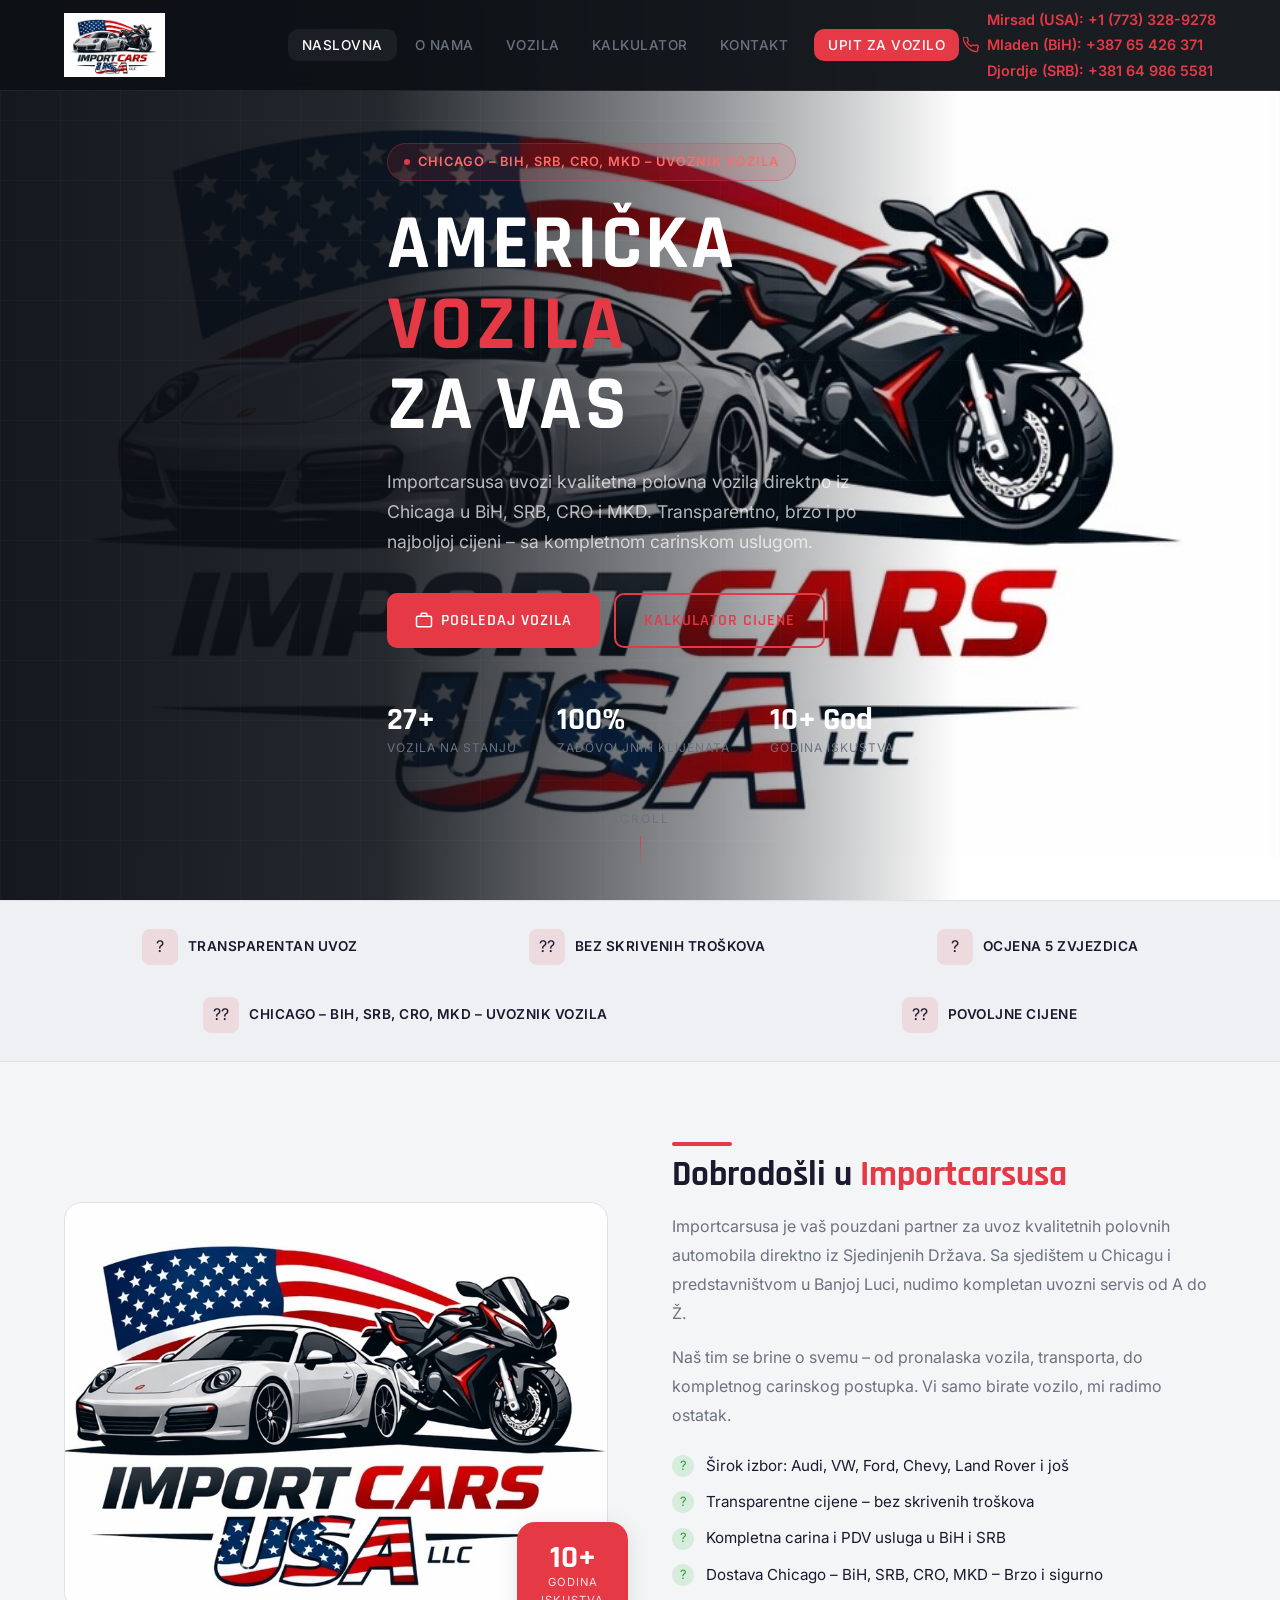
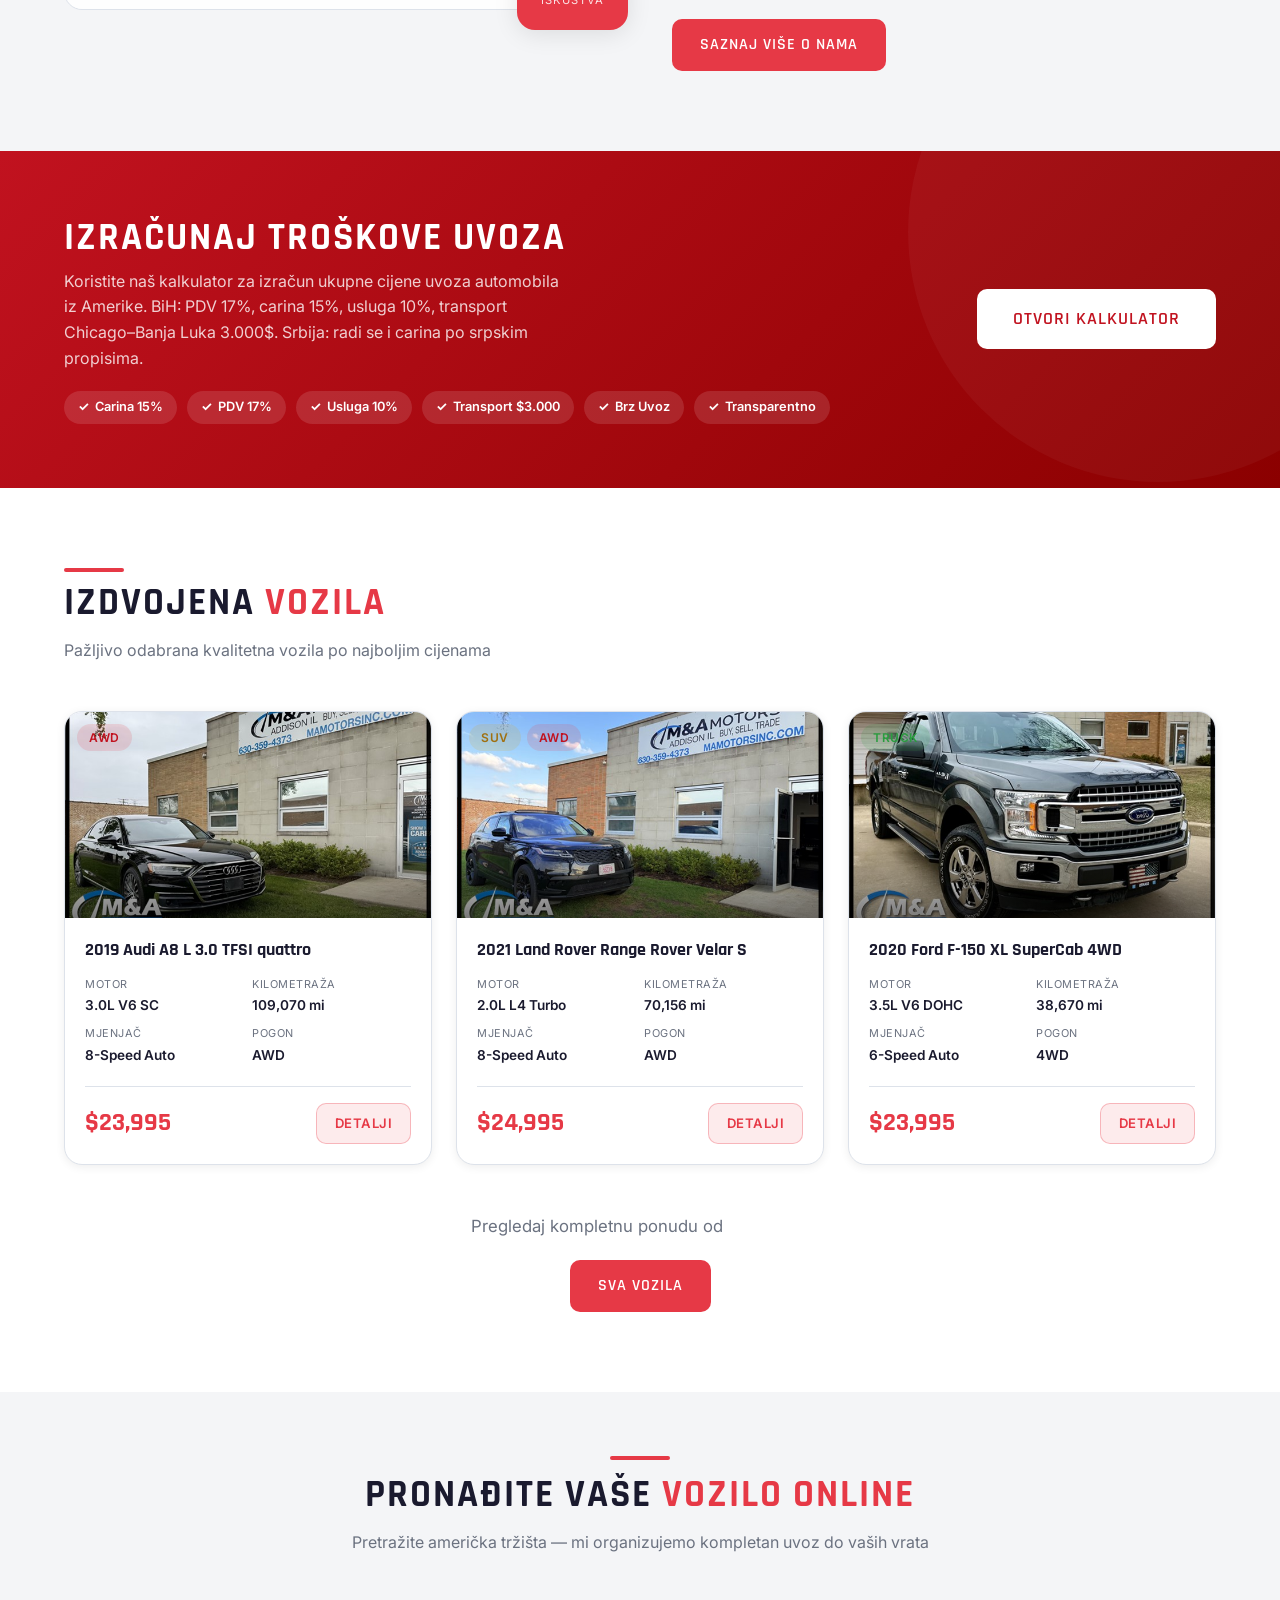
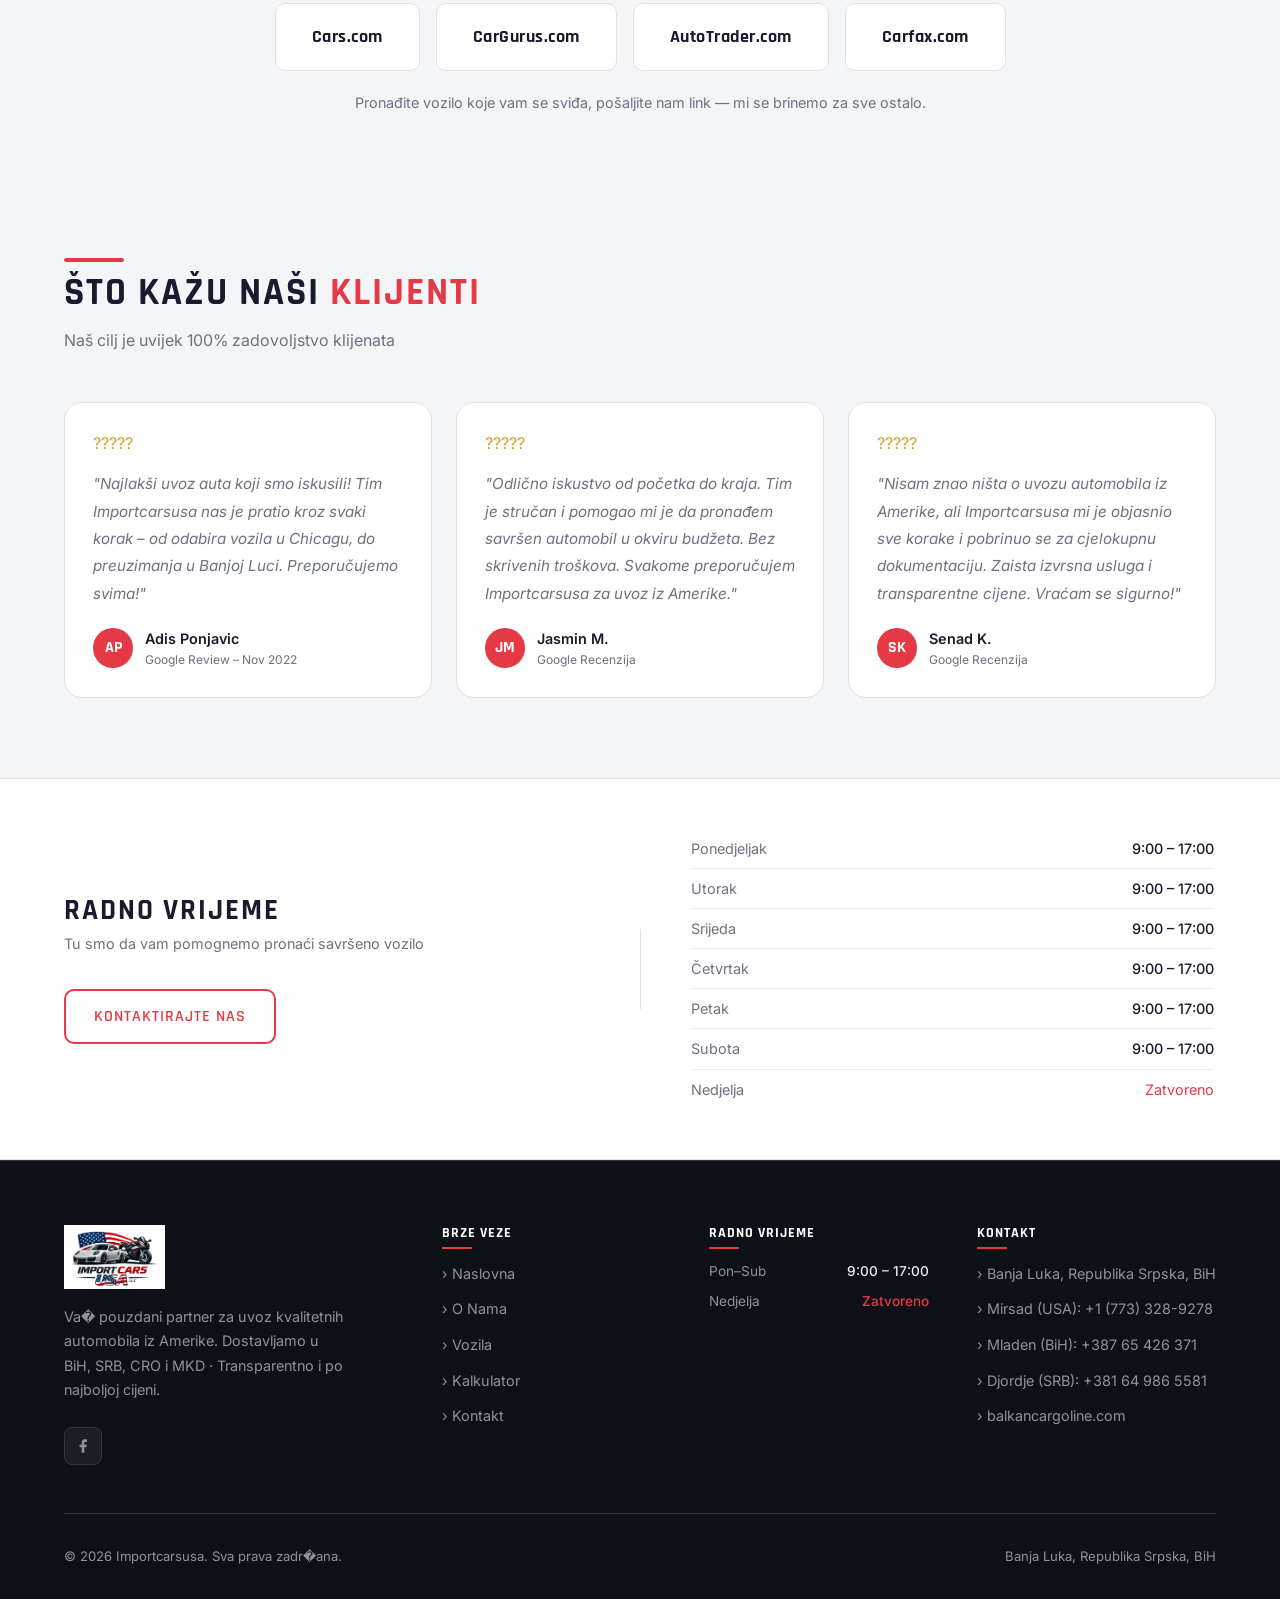
==== commit 43e34c3c: "Add references" ====
--- a/index.html
+++ b/index.html
@@ -167,7 +167,7 @@
             </li>
             <li class="check-item">
               <div class="check-icon" aria-hidden="true">?</div>
-              Kompletna carina i PDV usluga u BiH
+              Kompletna carina i PDV usluga u BiH i SRB
             </li>
             <li class="check-item">
               <div class="check-icon" aria-hidden="true">?</div>
@@ -190,7 +190,7 @@
           <h2>Izračunaj Troškove Uvoza</h2>
           <p>
             Koristite naš kalkulator za izračun ukupne cijene uvoza automobila iz Amerike.
-            PDV 17%, carina 15%, usluga 10%, transport Chicago–Banja Luka 3.000$.
+            BiH: PDV 17%, carina 15%, usluga 10%, transport Chicago–Banja Luka 3.000$. Srbija: radi se i carina po srpskim propisima.
           </p>
           <div class="credit-tags" role="list">
             <span class="credit-tag" role="listitem">Carina 15%</span>
@@ -336,6 +336,34 @@
         </p>
         <a href="inventory.html" class="btn btn-primary">Sva Vozila</a>
       </div>
+    </div>
+  </section>
+
+  <!-- ------------------- PARTNER SITES ------------------- -->
+  <section class="partner-sites" aria-label="Partner car listing sites">
+    <div class="container">
+      <div class="section-header fade-in" style="text-align:center;">
+        <div class="title-bar" style="margin: 0 auto 12px;"></div>
+        <h2 class="section-title">Pronađite Vaše <span>Vozilo Online</span></h2>
+        <p class="section-subtitle">Pretražite američka tržišta — mi organizujemo kompletan uvoz do vaših vrata</p>
+      </div>
+      <div class="partner-grid fade-in">
+        <a href="https://www.cars.com" class="partner-card" target="_blank" rel="noopener noreferrer">
+          <span class="partner-name">Cars.com</span>
+        </a>
+        <a href="https://www.cargurus.com" class="partner-card" target="_blank" rel="noopener noreferrer">
+          <span class="partner-name">CarGurus.com</span>
+        </a>
+        <a href="https://www.autotrader.com" class="partner-card" target="_blank" rel="noopener noreferrer">
+          <span class="partner-name">AutoTrader.com</span>
+        </a>
+        <a href="https://www.carfax.com" class="partner-card" target="_blank" rel="noopener noreferrer">
+          <span class="partner-name">Carfax.com</span>
+        </a>
+      </div>
+      <p class="fade-in" style="text-align:center; color:var(--text-muted); margin-top:20px; font-size:0.9rem;">
+        Pronađite vozilo koje vam se sviđa, pošaljite nam link — mi se brinemo za sve ostalo.
+      </p>
     </div>
   </section>
 
--- a/css/style.css
+++ b/css/style.css
@@ -1581,6 +1581,44 @@
   overflow: hidden;
 }
 
+/* ─── Partner Sites ───────────────────────────────────────── */
+.partner-sites { padding: 64px 0; background: var(--primary); }
+
+.partner-grid {
+  display: flex;
+  flex-wrap: wrap;
+  gap: 16px;
+  justify-content: center;
+  margin-top: 36px;
+}
+
+.partner-card {
+  display: flex;
+  align-items: center;
+  justify-content: center;
+  padding: 18px 36px;
+  background: var(--secondary);
+  border: 1px solid var(--border);
+  border-radius: var(--radius);
+  text-decoration: none;
+  transition: border-color 0.2s, box-shadow 0.2s, transform 0.2s;
+}
+
+.partner-card:hover {
+  border-color: var(--accent);
+  box-shadow: 0 4px 16px rgba(230,57,70,0.12);
+  transform: translateY(-2px);
+}
+
+.partner-name {
+  font-family: 'Rajdhani', sans-serif;
+  font-size: 1.15rem;
+  font-weight: 700;
+  color: var(--text);
+  letter-spacing: 0.5px;
+}
+
+
 .calc-result-header {
   background: linear-gradient(135deg, #0d1117 0%, #1a1a2e 100%);
   padding: 28px 32px 24px;
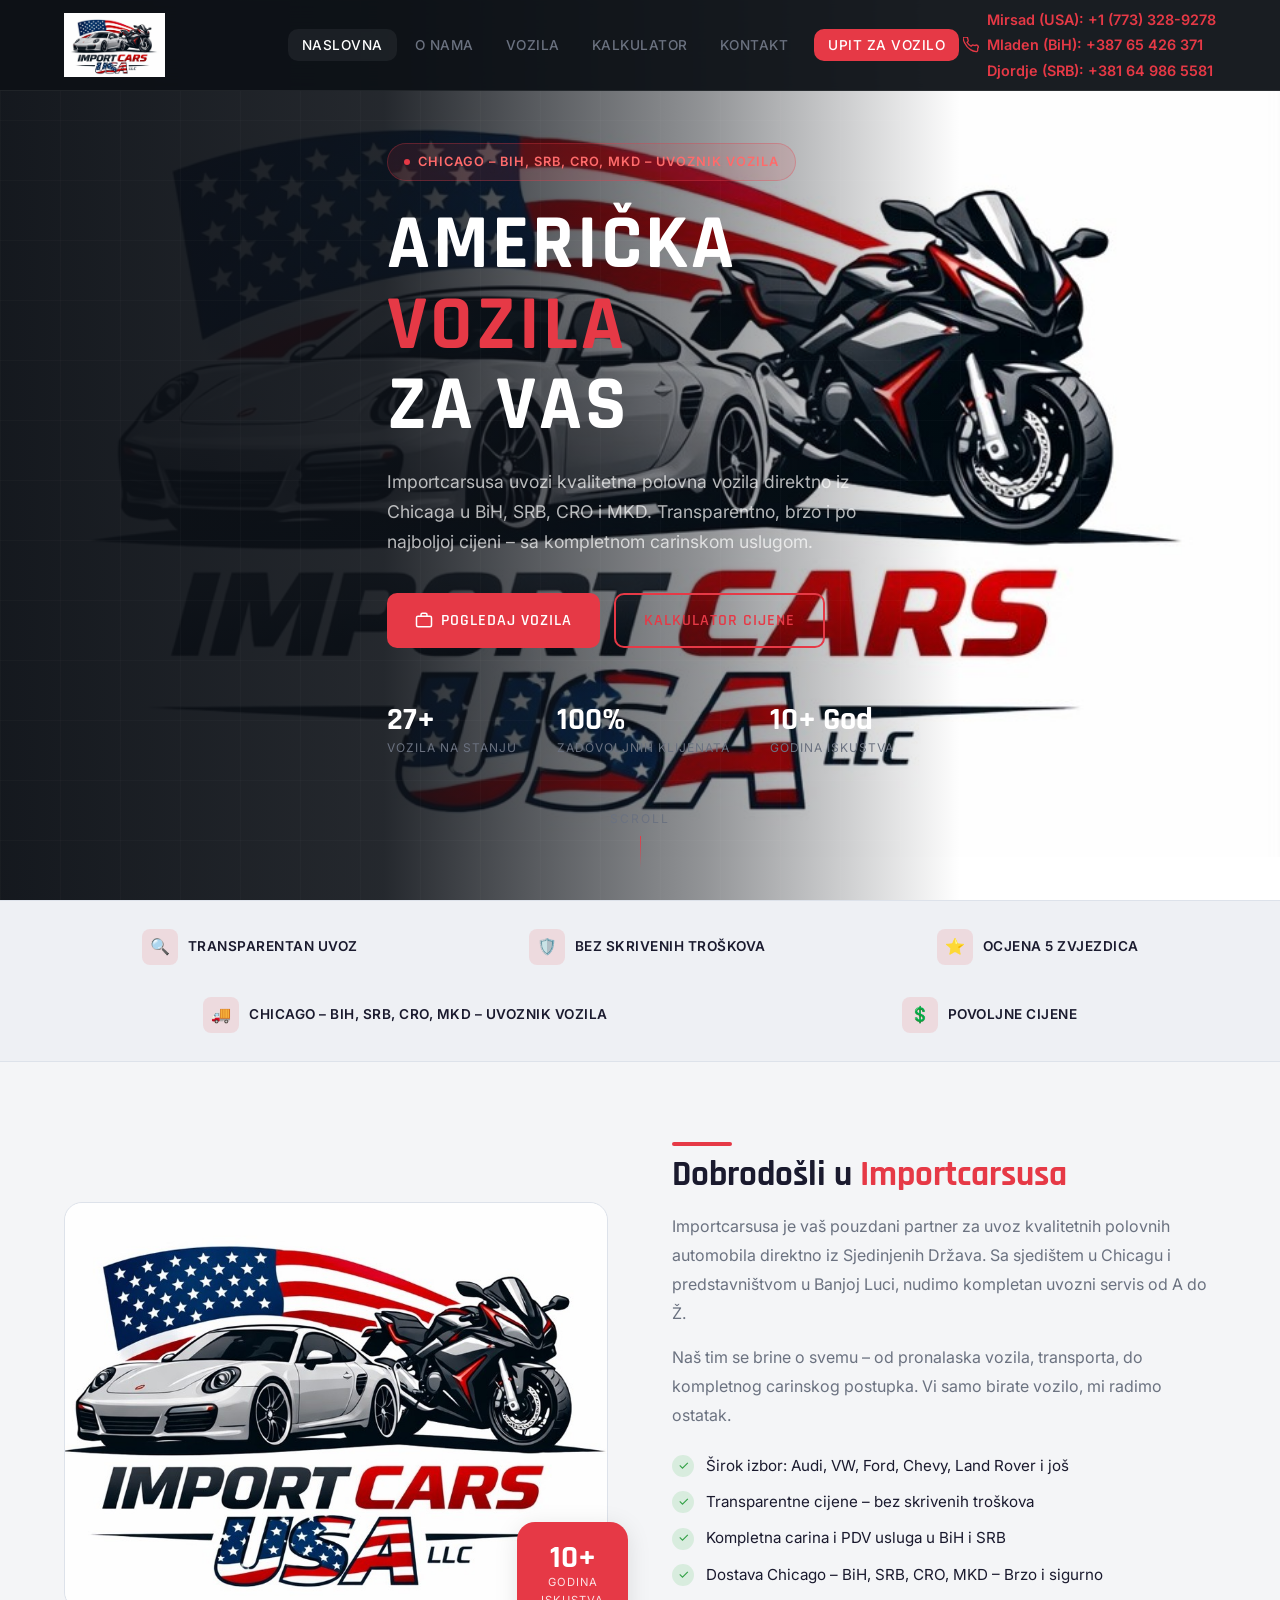
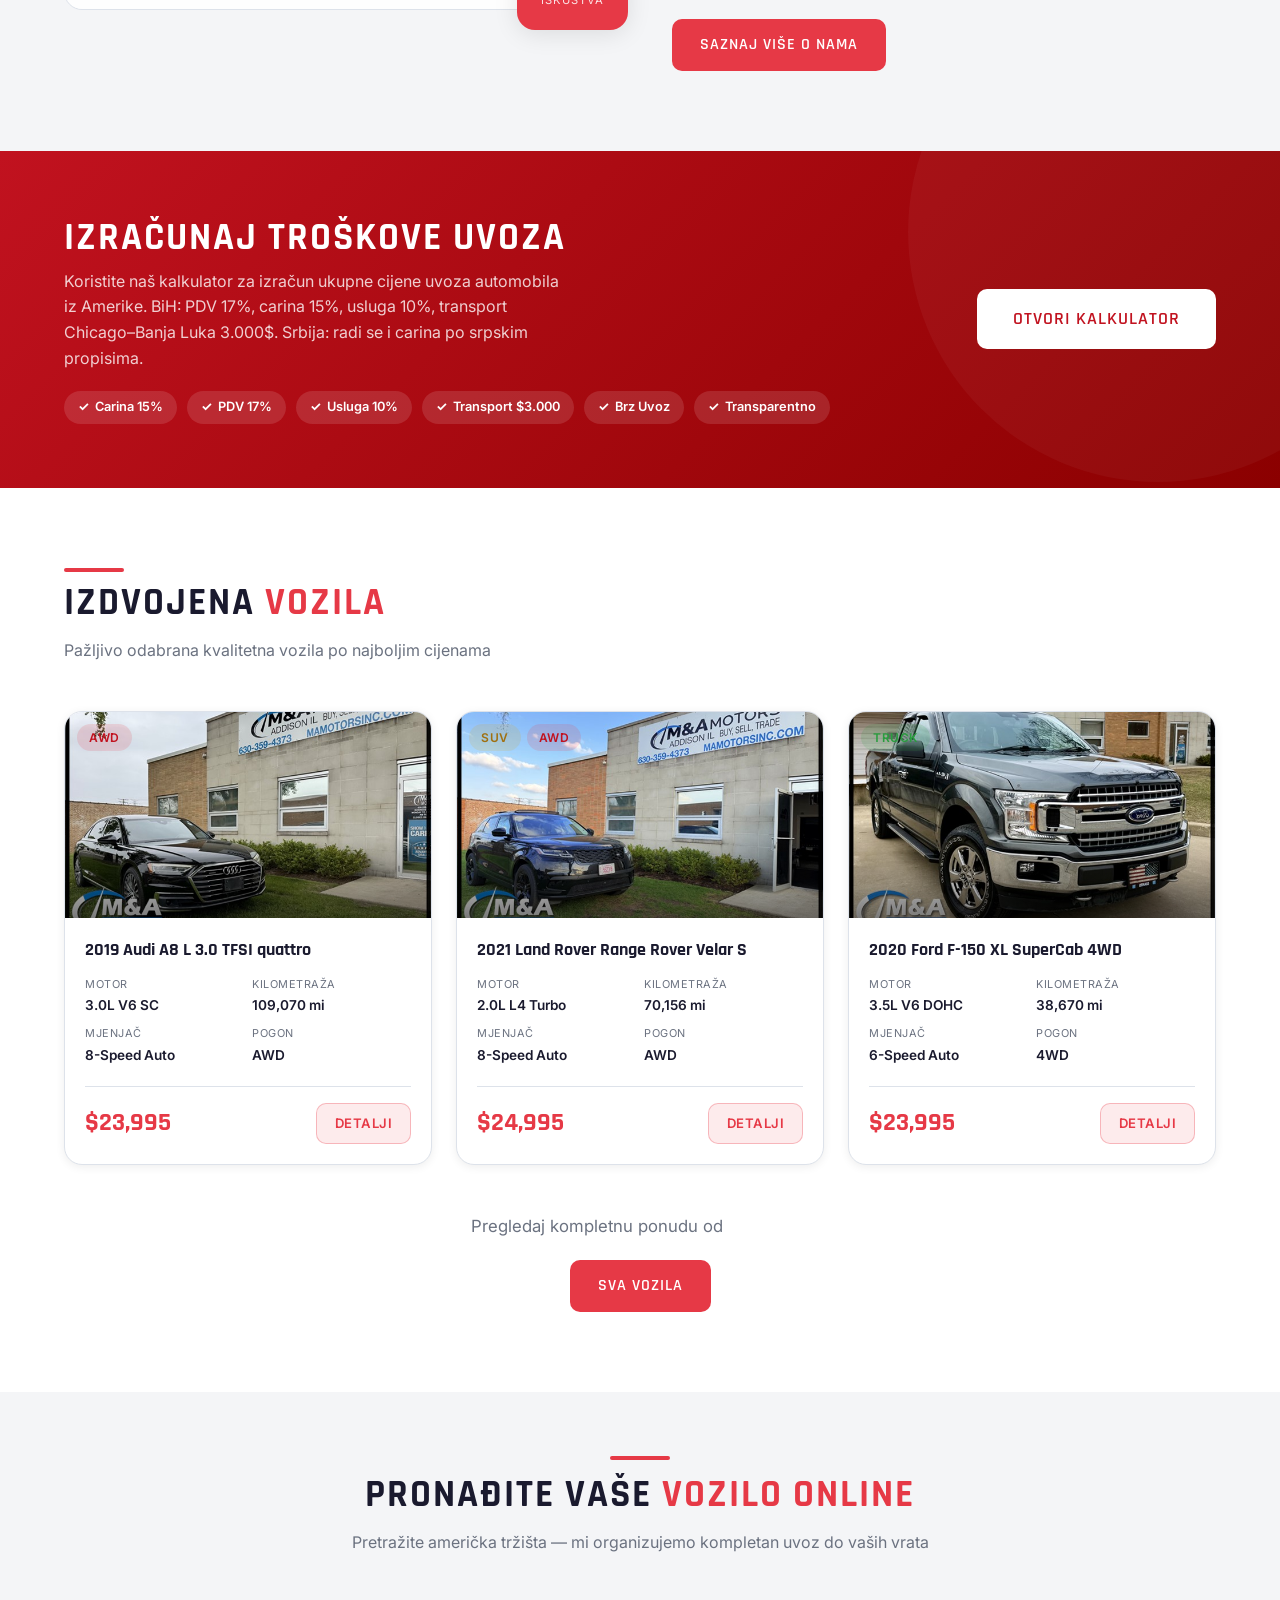
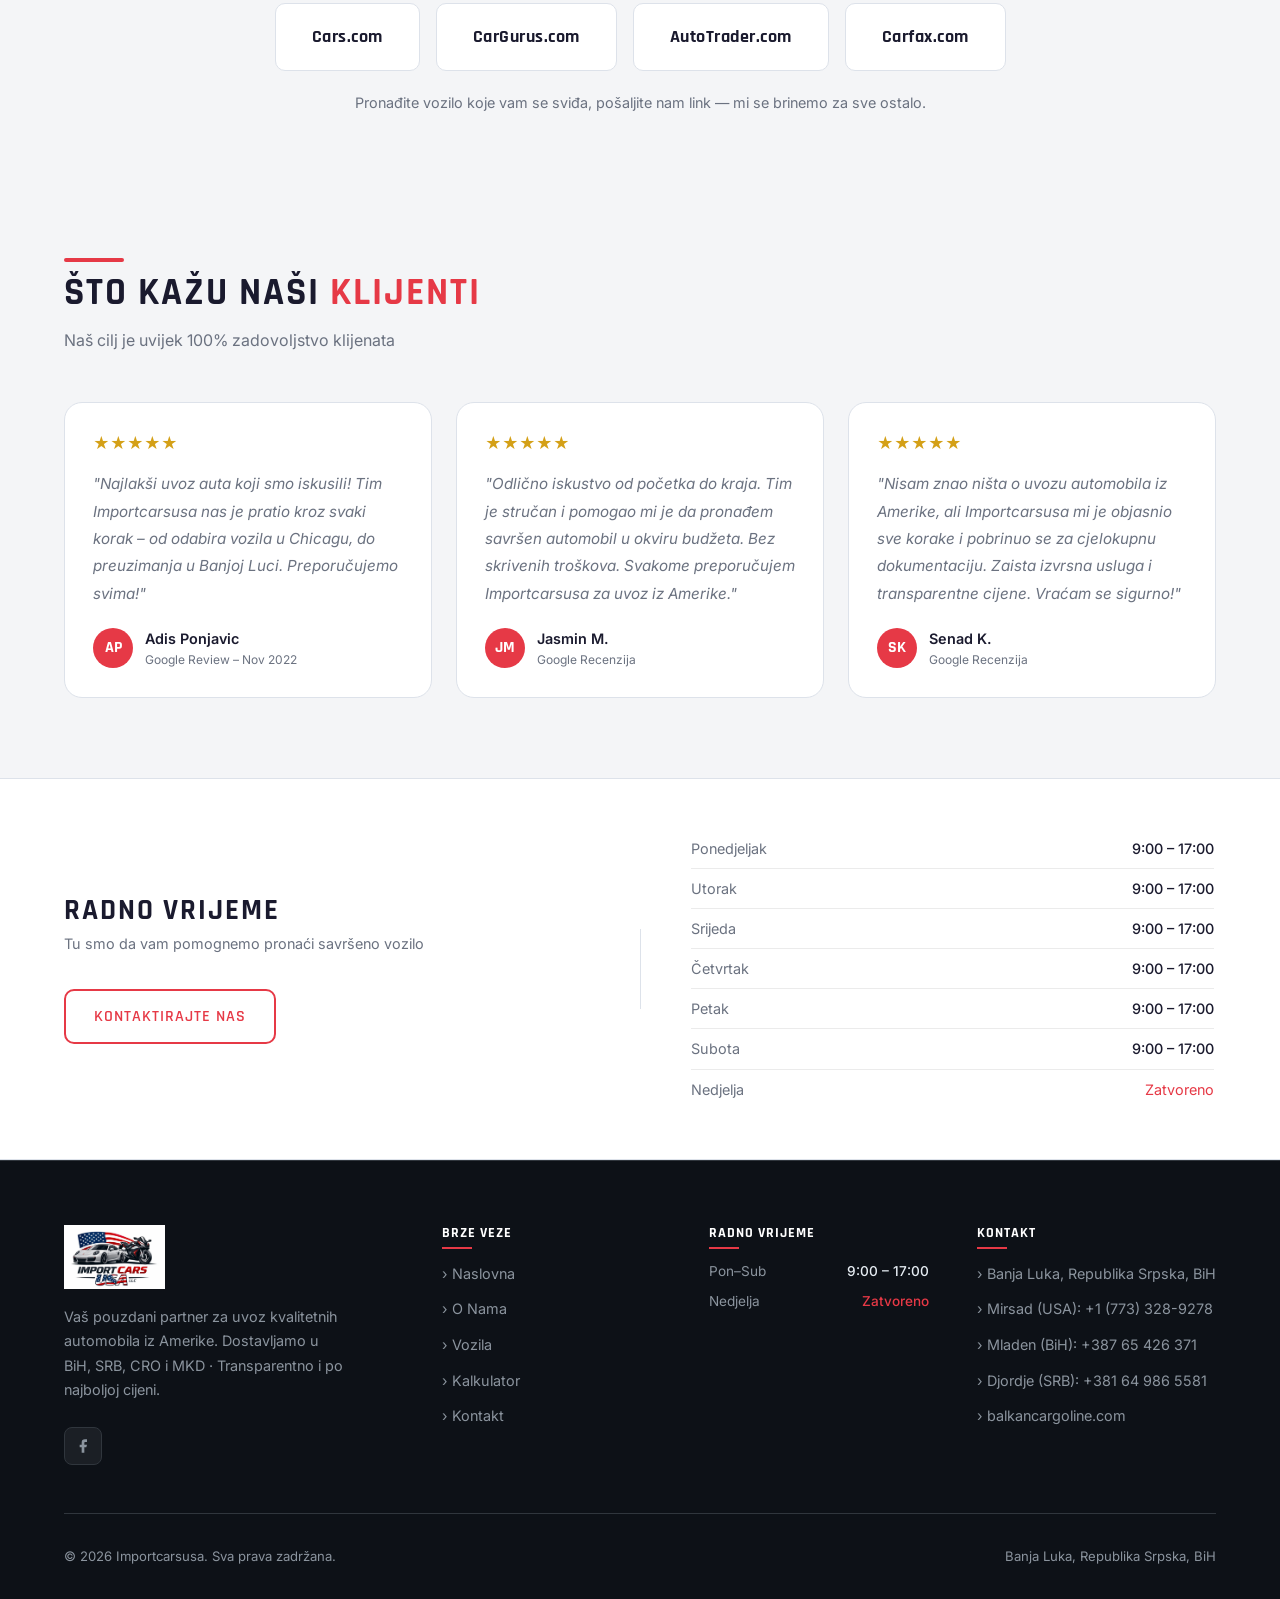
==== commit 069c0e75: "Change language" ====
--- a/index.html
+++ b/index.html
@@ -105,23 +105,23 @@
     <div class="container">
       <div class="features-inner">
         <div class="feature-item">
-          <div class="feature-icon" aria-hidden="true">?</div>
+          <div class="feature-icon" aria-hidden="true">🔍</div>
           <span class="feature-text">Transparentan Uvoz</span>
         </div>
         <div class="feature-item">
-          <div class="feature-icon" aria-hidden="true">??</div>
+          <div class="feature-icon" aria-hidden="true">🛡️</div>
           <span class="feature-text">Bez Skrivenih Troškova</span>
         </div>
         <div class="feature-item">
-          <div class="feature-icon" aria-hidden="true">?</div>
+          <div class="feature-icon" aria-hidden="true">⭐</div>
           <span class="feature-text">Ocjena 5 Zvjezdica</span>
         </div>
         <div class="feature-item">
-          <div class="feature-icon" aria-hidden="true">??</div>
+          <div class="feature-icon" aria-hidden="true">🚚</div>
           <span class="feature-text">Chicago – BiH, SRB, CRO, MKD – Uvoznik Vozila</span>
         </div>
         <div class="feature-item">
-          <div class="feature-icon" aria-hidden="true">??</div>
+          <div class="feature-icon" aria-hidden="true">💲</div>
           <span class="feature-text">Povoljne Cijene</span>
         </div>
       </div>
@@ -158,19 +158,19 @@
 
           <ul class="check-list" aria-label="Our advantages">
             <li class="check-item">
-              <div class="check-icon" aria-hidden="true">?</div>
+              <div class="check-icon" aria-hidden="true">✓</div>
               Širok izbor: Audi, VW, Ford, Chevy, Land Rover i još
             </li>
             <li class="check-item">
-              <div class="check-icon" aria-hidden="true">?</div>
+              <div class="check-icon" aria-hidden="true">✓</div>
               Transparentne cijene – bez skrivenih troškova
             </li>
             <li class="check-item">
-              <div class="check-icon" aria-hidden="true">?</div>
+              <div class="check-icon" aria-hidden="true">✓</div>
               Kompletna carina i PDV usluga u BiH i SRB
             </li>
             <li class="check-item">
-              <div class="check-icon" aria-hidden="true">?</div>
+              <div class="check-icon" aria-hidden="true">✓</div>
               Dostava Chicago – BiH, SRB, CRO, MKD – Brzo i sigurno
             </li>
           </ul>
@@ -379,7 +379,7 @@
       <div class="reviews-grid">
 
         <article class="review-card fade-in">
-          <div class="review-stars" aria-label="5 out of 5 stars">?????</div>
+          <div class="review-stars" aria-label="5 out of 5 stars">★★★★★</div>
           <p class="review-text">
             "Najlakši uvoz auta koji smo iskusili! Tim Importcarsusa nas je pratio kroz svaki
             korak – od odabira vozila u Chicagu, do preuzimanja u Banjoj Luci. Preporučujemo svima!"
@@ -394,7 +394,7 @@
         </article>
 
         <article class="review-card fade-in fade-in-delay-1">
-          <div class="review-stars" aria-label="5 out of 5 stars">?????</div>
+          <div class="review-stars" aria-label="5 out of 5 stars">★★★★★</div>
           <p class="review-text">
             "Odlično iskustvo od početka do kraja. Tim je stručan i pomogao mi je da
             pronađem savršen automobil u okviru budžeta. Bez skrivenih troškova.
@@ -410,7 +410,7 @@
         </article>
 
         <article class="review-card fade-in fade-in-delay-2">
-          <div class="review-stars" aria-label="5 out of 5 stars">?????</div>
+          <div class="review-stars" aria-label="5 out of 5 stars">★★★★★</div>
           <p class="review-text">
             "Nisam znao ništa o uvozu automobila iz Amerike, ali Importcarsusa mi je
             objasnio sve korake i pobrinuo se za cjelokupnu dokumentaciju. Zaista
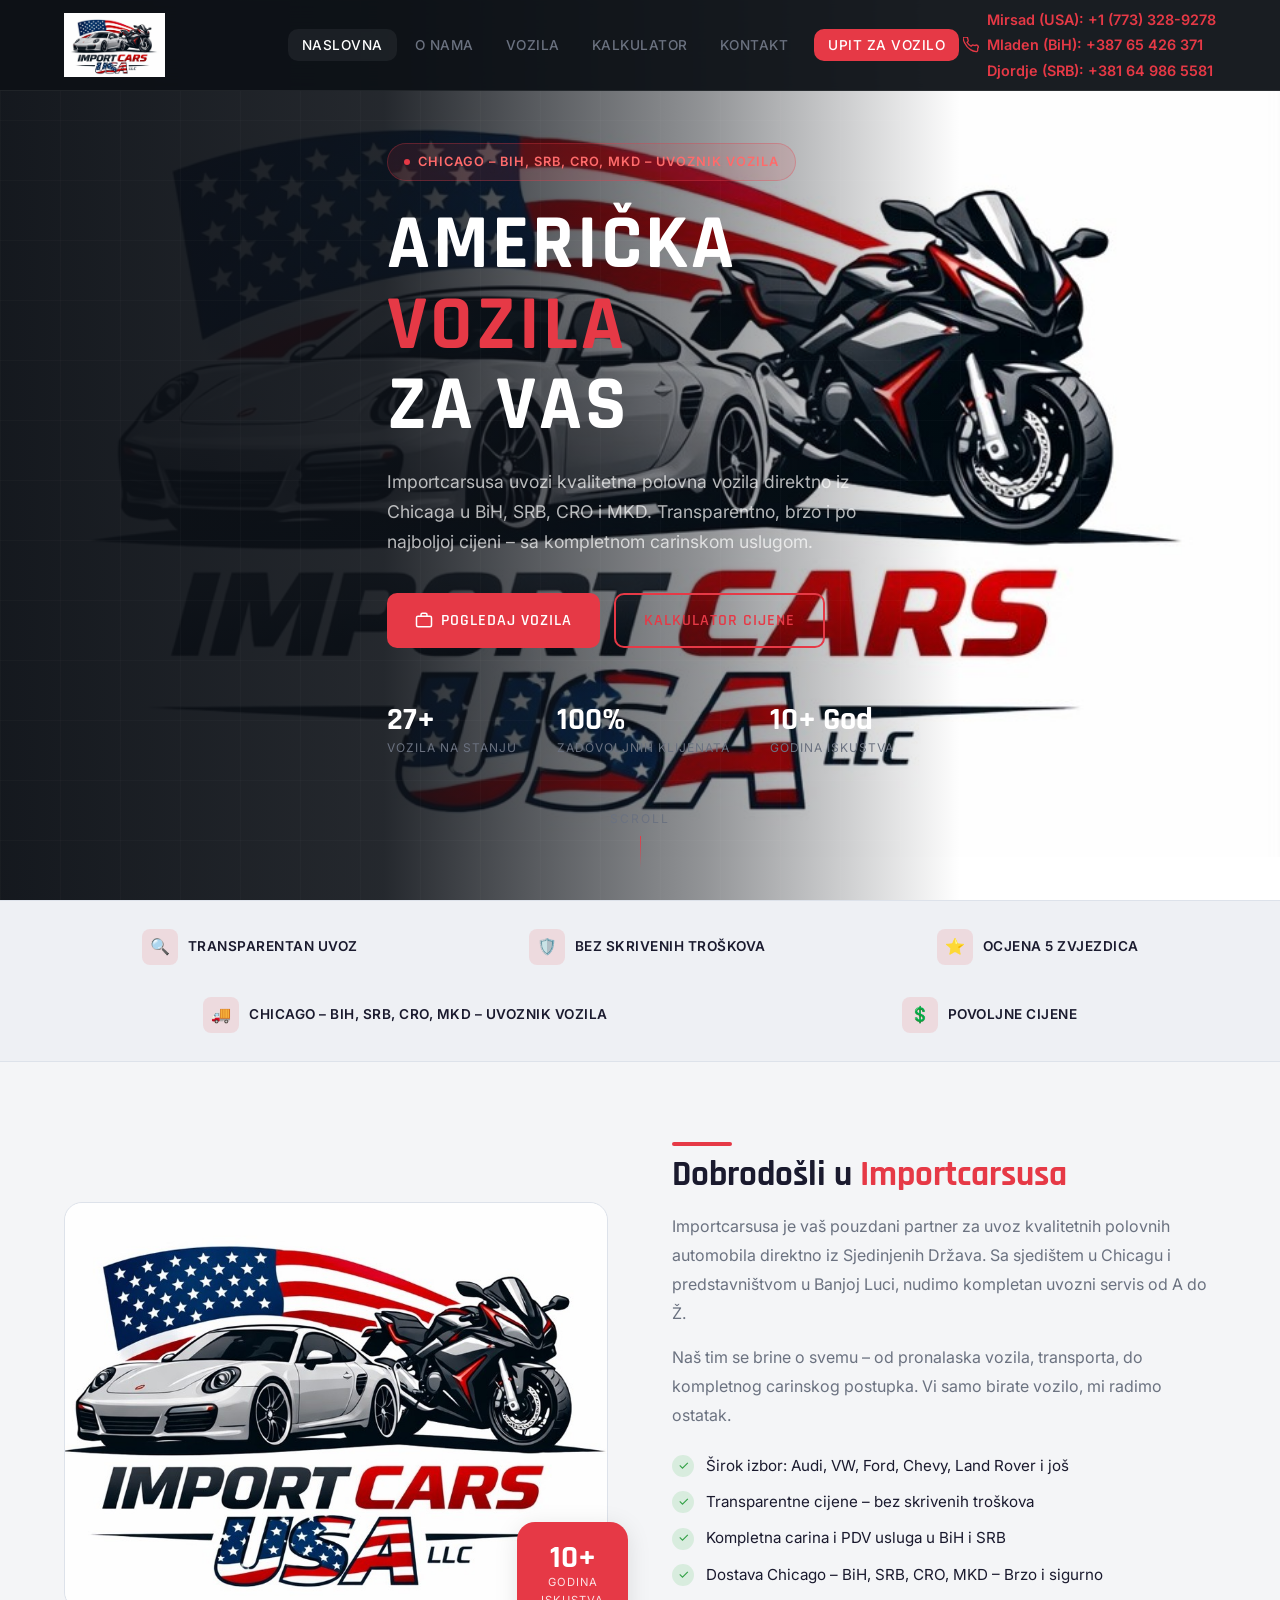
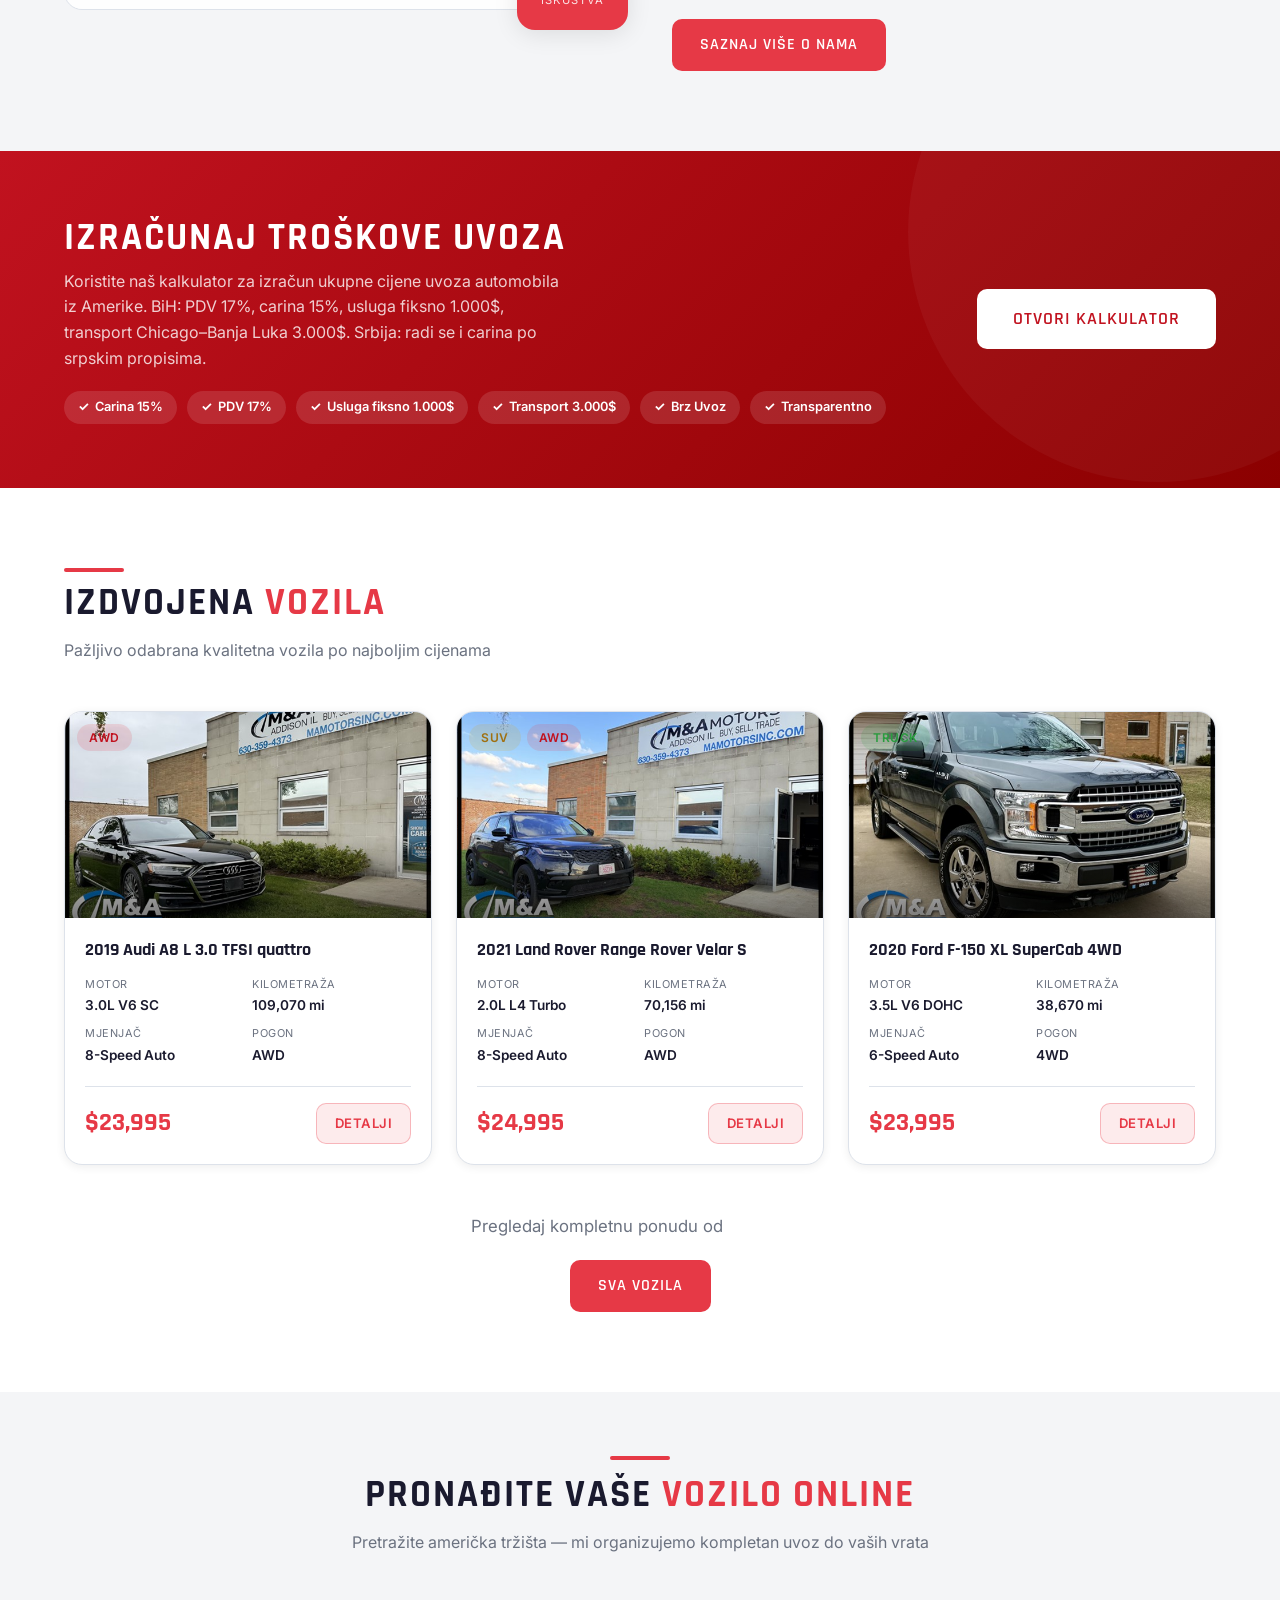
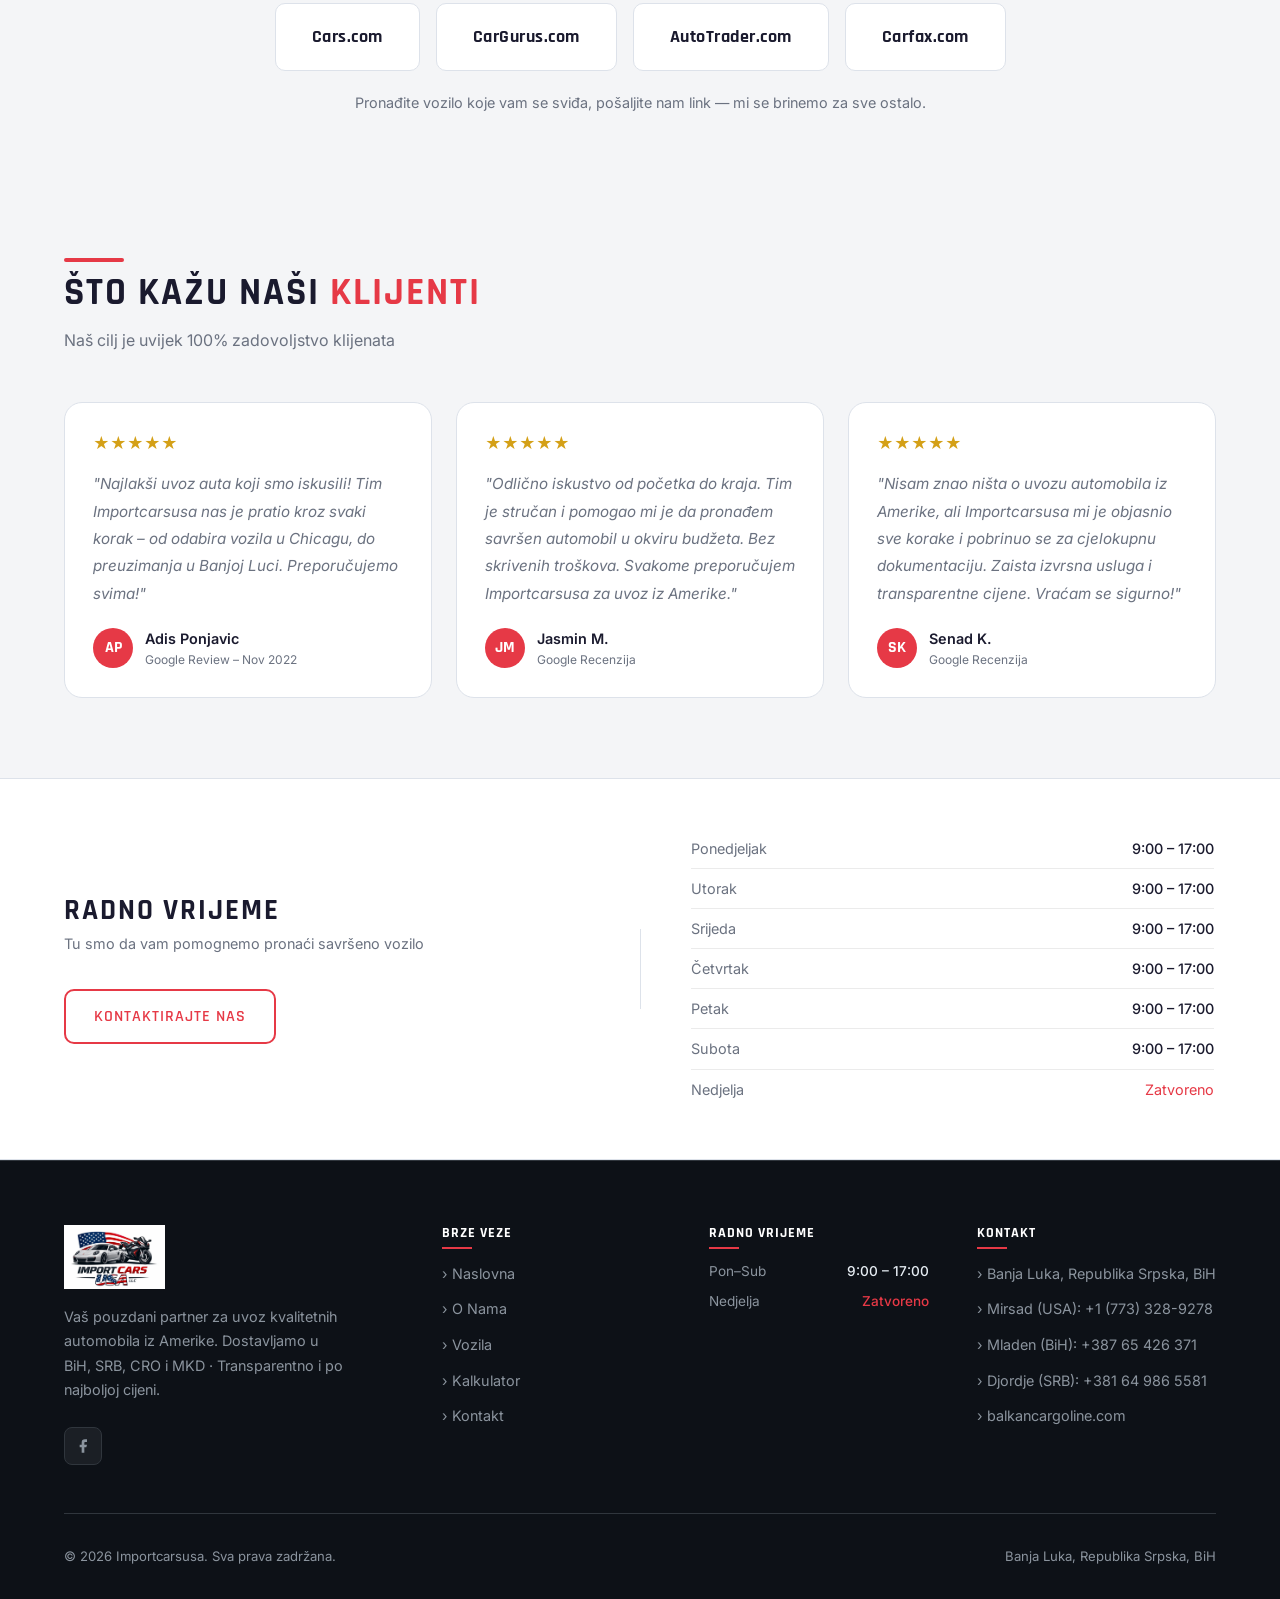
==== commit 57d24ad9: "Editu usluga" ====
--- a/index.html
+++ b/index.html
@@ -190,13 +190,13 @@
           <h2>Izračunaj Troškove Uvoza</h2>
           <p>
             Koristite naš kalkulator za izračun ukupne cijene uvoza automobila iz Amerike.
-            BiH: PDV 17%, carina 15%, usluga 10%, transport Chicago–Banja Luka 3.000$. Srbija: radi se i carina po srpskim propisima.
+            BiH: PDV 17%, carina 15%, usluga fiksno 1.000$, transport Chicago–Banja Luka 3.000$. Srbija: radi se i carina po srpskim propisima.
           </p>
           <div class="credit-tags" role="list">
             <span class="credit-tag" role="listitem">Carina 15%</span>
             <span class="credit-tag" role="listitem">PDV 17%</span>
-            <span class="credit-tag" role="listitem">Usluga 10%</span>
-            <span class="credit-tag" role="listitem">Transport $3.000</span>
+            <span class="credit-tag" role="listitem">Usluga fiksno 1.000$</span>
+            <span class="credit-tag" role="listitem">Transport 3.000$</span>
             <span class="credit-tag" role="listitem">Brz Uvoz</span>
             <span class="credit-tag" role="listitem">Transparentno</span>
           </div>
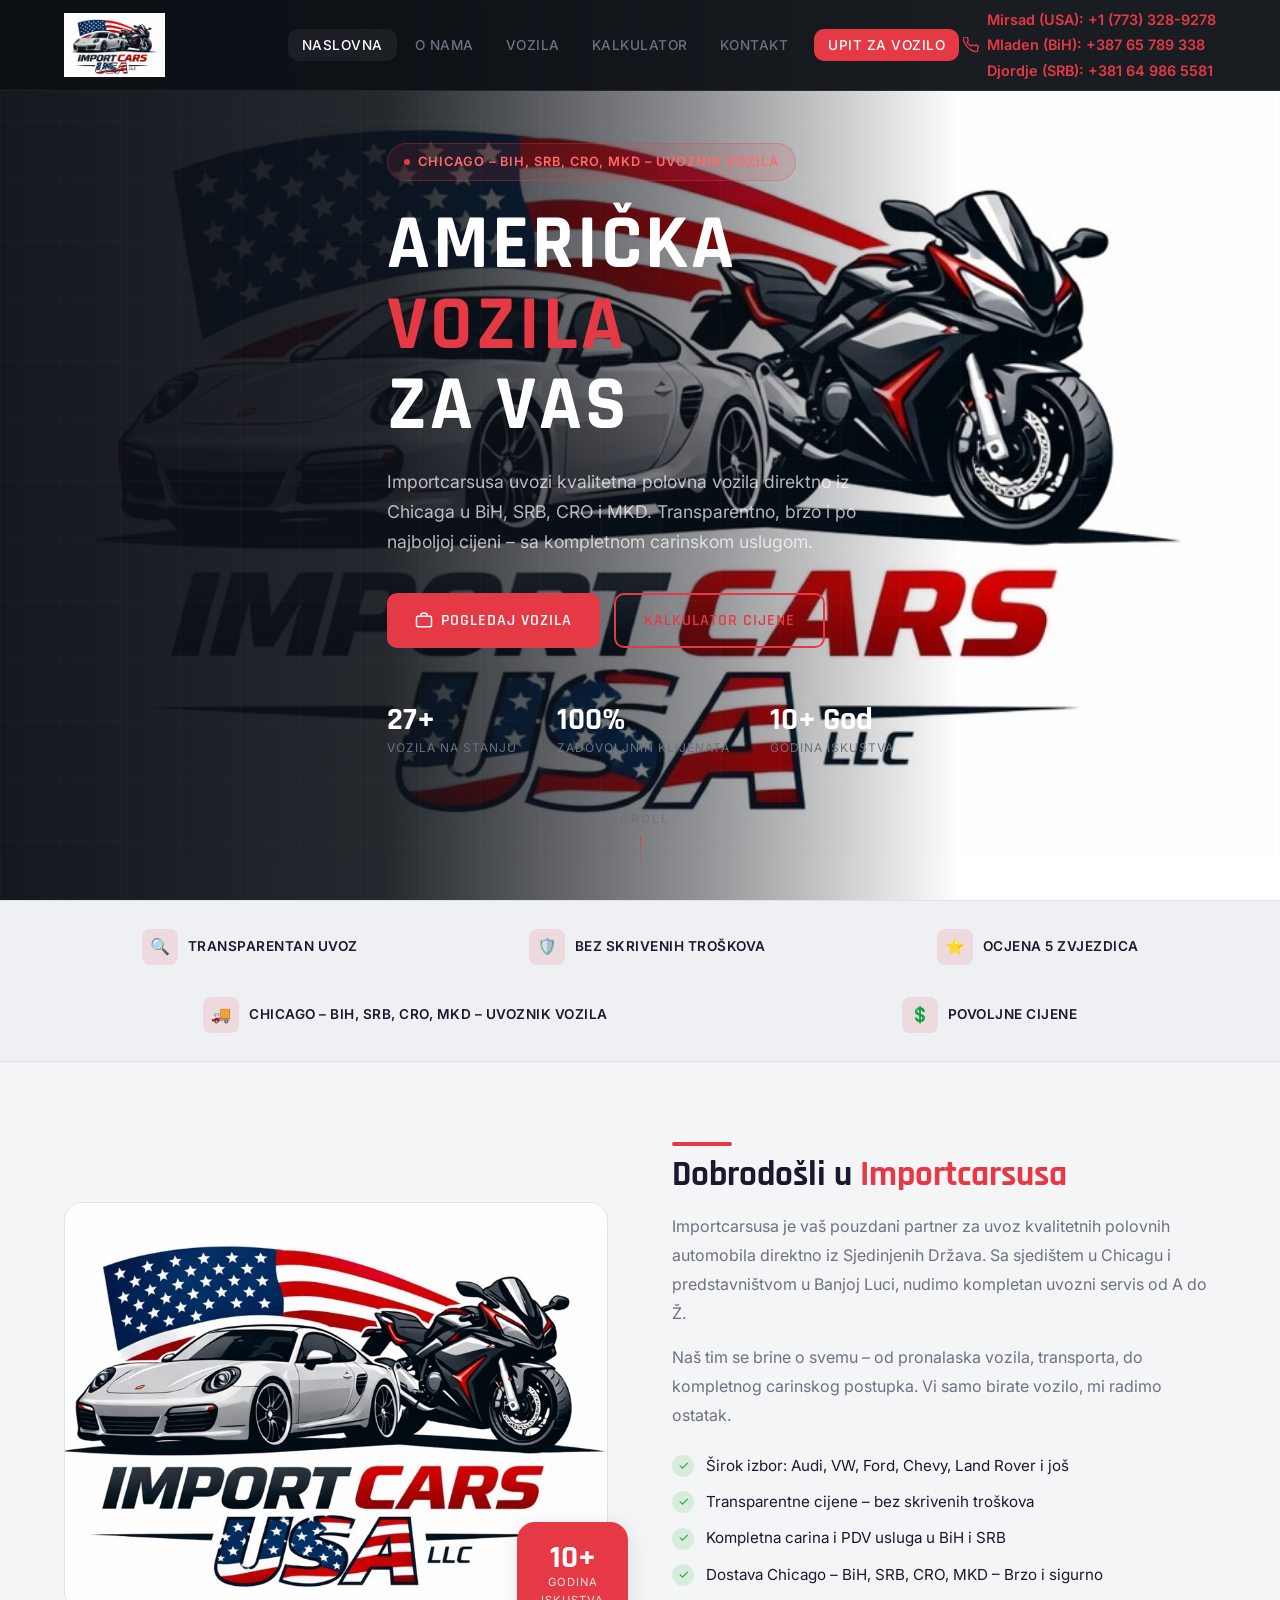
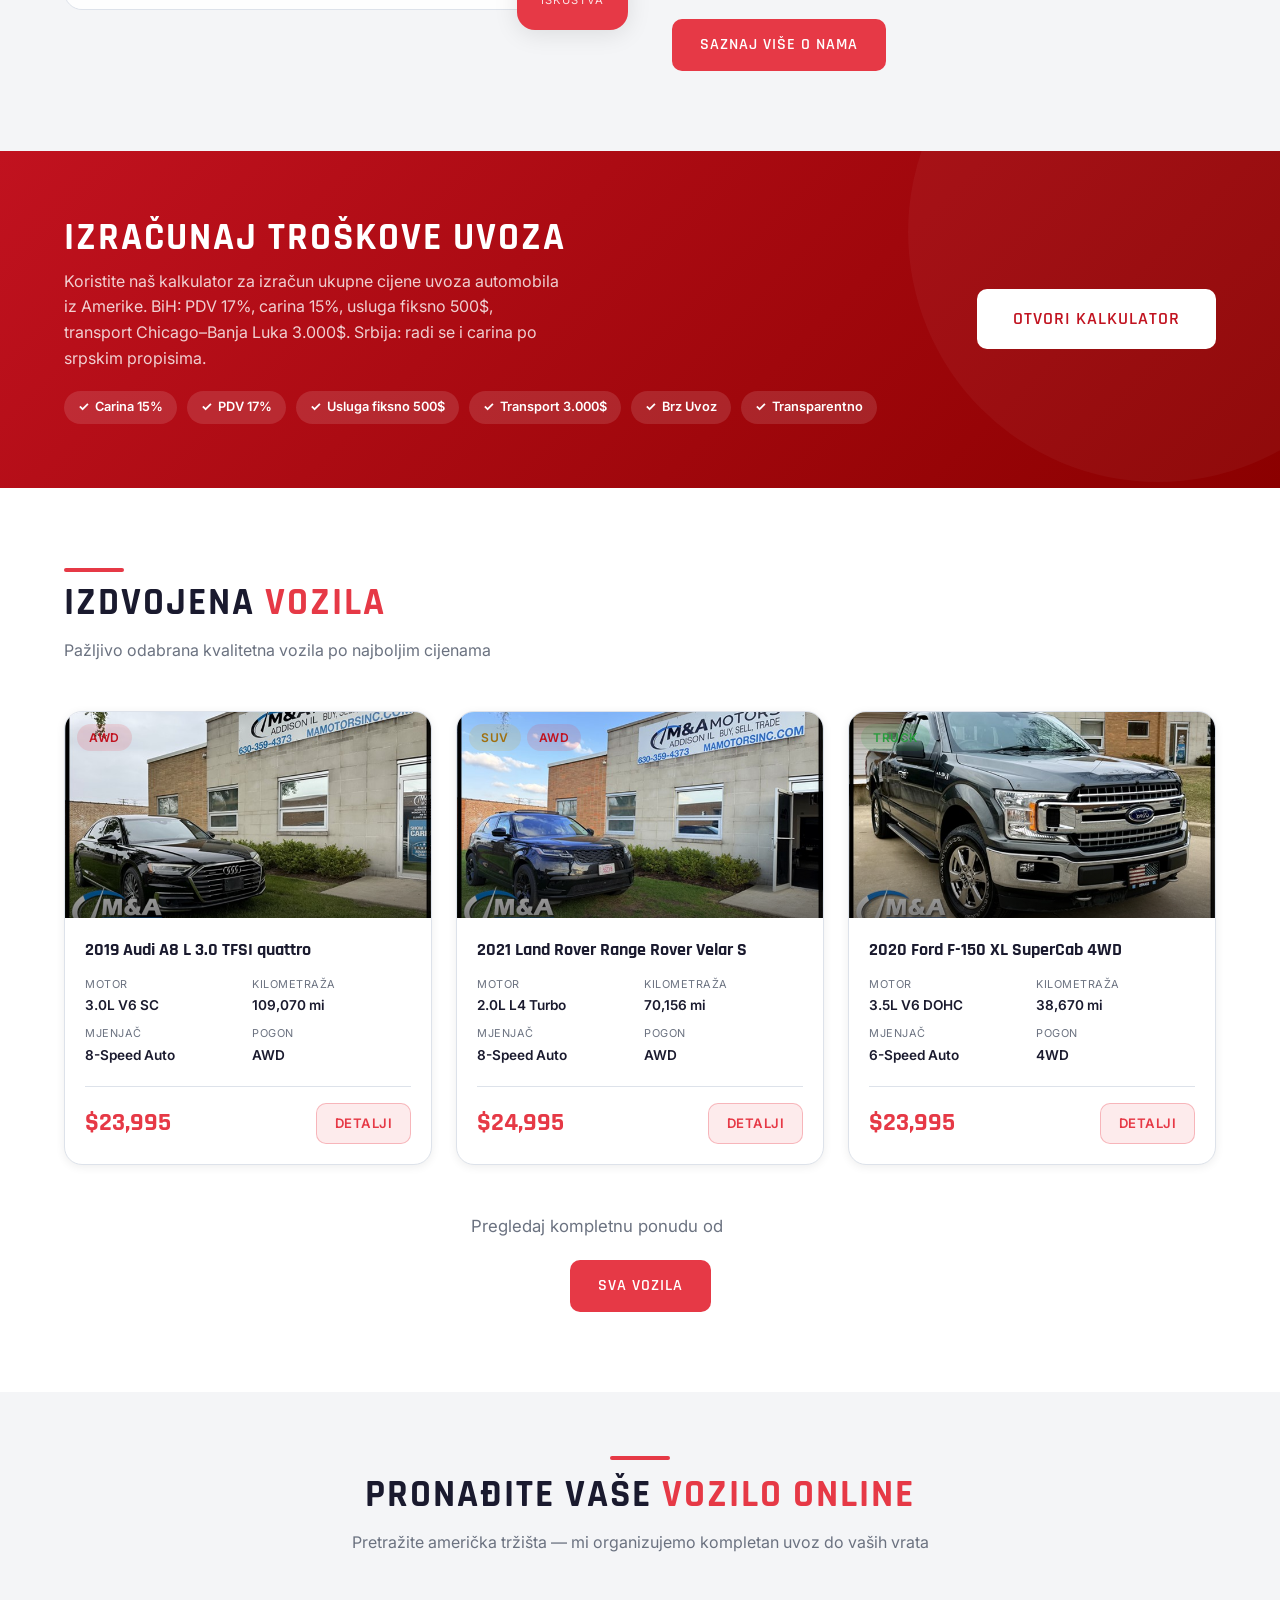
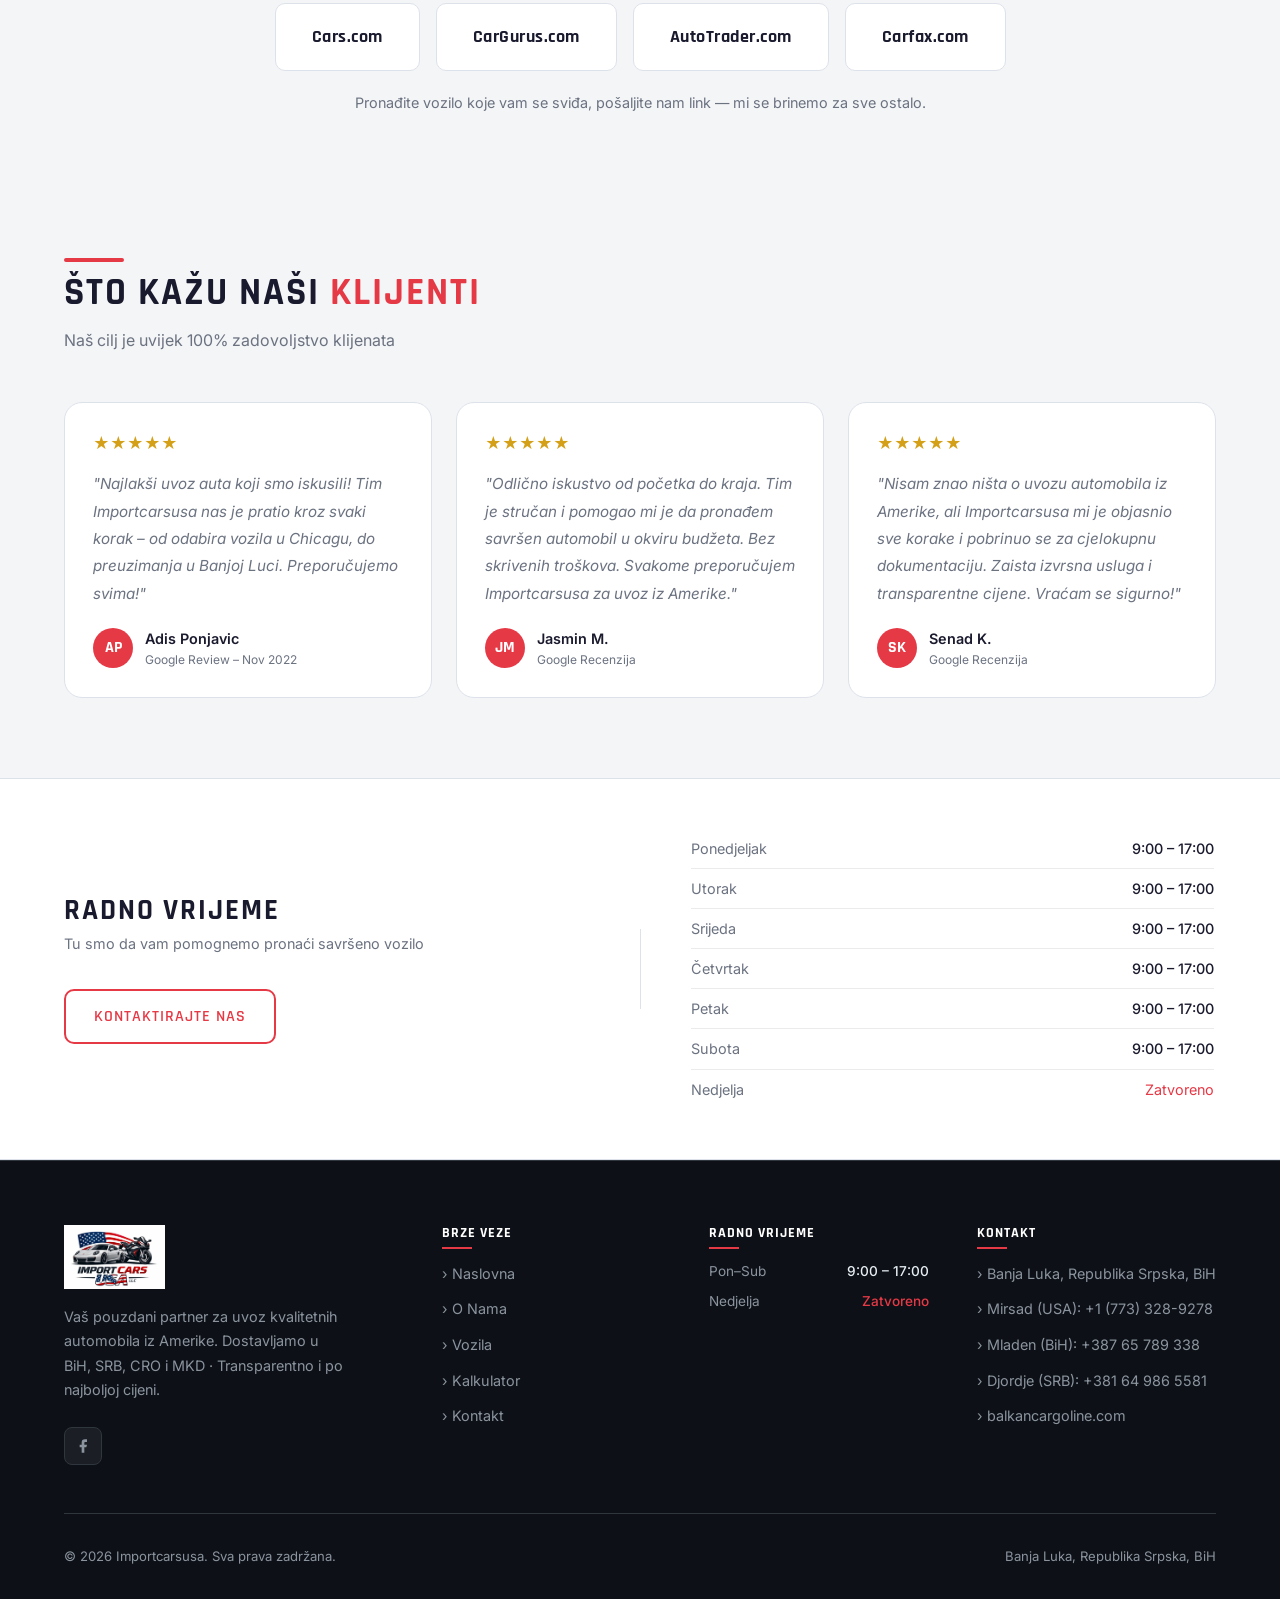
==== commit fa1f941a: "Change phone number and price" ====
--- a/index.html
+++ b/index.html
@@ -32,7 +32,7 @@
             </svg>
             <div style="display:flex;flex-direction:column;gap:2px">
               <a href="tel:+17733289278">Mirsad (USA): +1 (773) 328-9278</a>
-              <a href="tel:+38765426371">Mladen (BiH): +387 65 426 371</a>
+              <a href="tel:+38765789338">Mladen (BiH): +387 65 789 338</a>
               <a href="tel:+381649865581">Djordje (SRB): +381 64 986 5581</a>
             </div>
           </li>
@@ -190,12 +190,12 @@
           <h2>Izračunaj Troškove Uvoza</h2>
           <p>
             Koristite naš kalkulator za izračun ukupne cijene uvoza automobila iz Amerike.
-            BiH: PDV 17%, carina 15%, usluga fiksno 1.000$, transport Chicago–Banja Luka 3.000$. Srbija: radi se i carina po srpskim propisima.
+            BiH: PDV 17%, carina 15%, usluga fiksno 500$, transport Chicago–Banja Luka 3.000$. Srbija: radi se i carina po srpskim propisima.
           </p>
           <div class="credit-tags" role="list">
             <span class="credit-tag" role="listitem">Carina 15%</span>
             <span class="credit-tag" role="listitem">PDV 17%</span>
-            <span class="credit-tag" role="listitem">Usluga fiksno 1.000$</span>
+            <span class="credit-tag" role="listitem">Usluga fiksno 500$</span>
             <span class="credit-tag" role="listitem">Transport 3.000$</span>
             <span class="credit-tag" role="listitem">Brz Uvoz</span>
             <span class="credit-tag" role="listitem">Transparentno</span>
